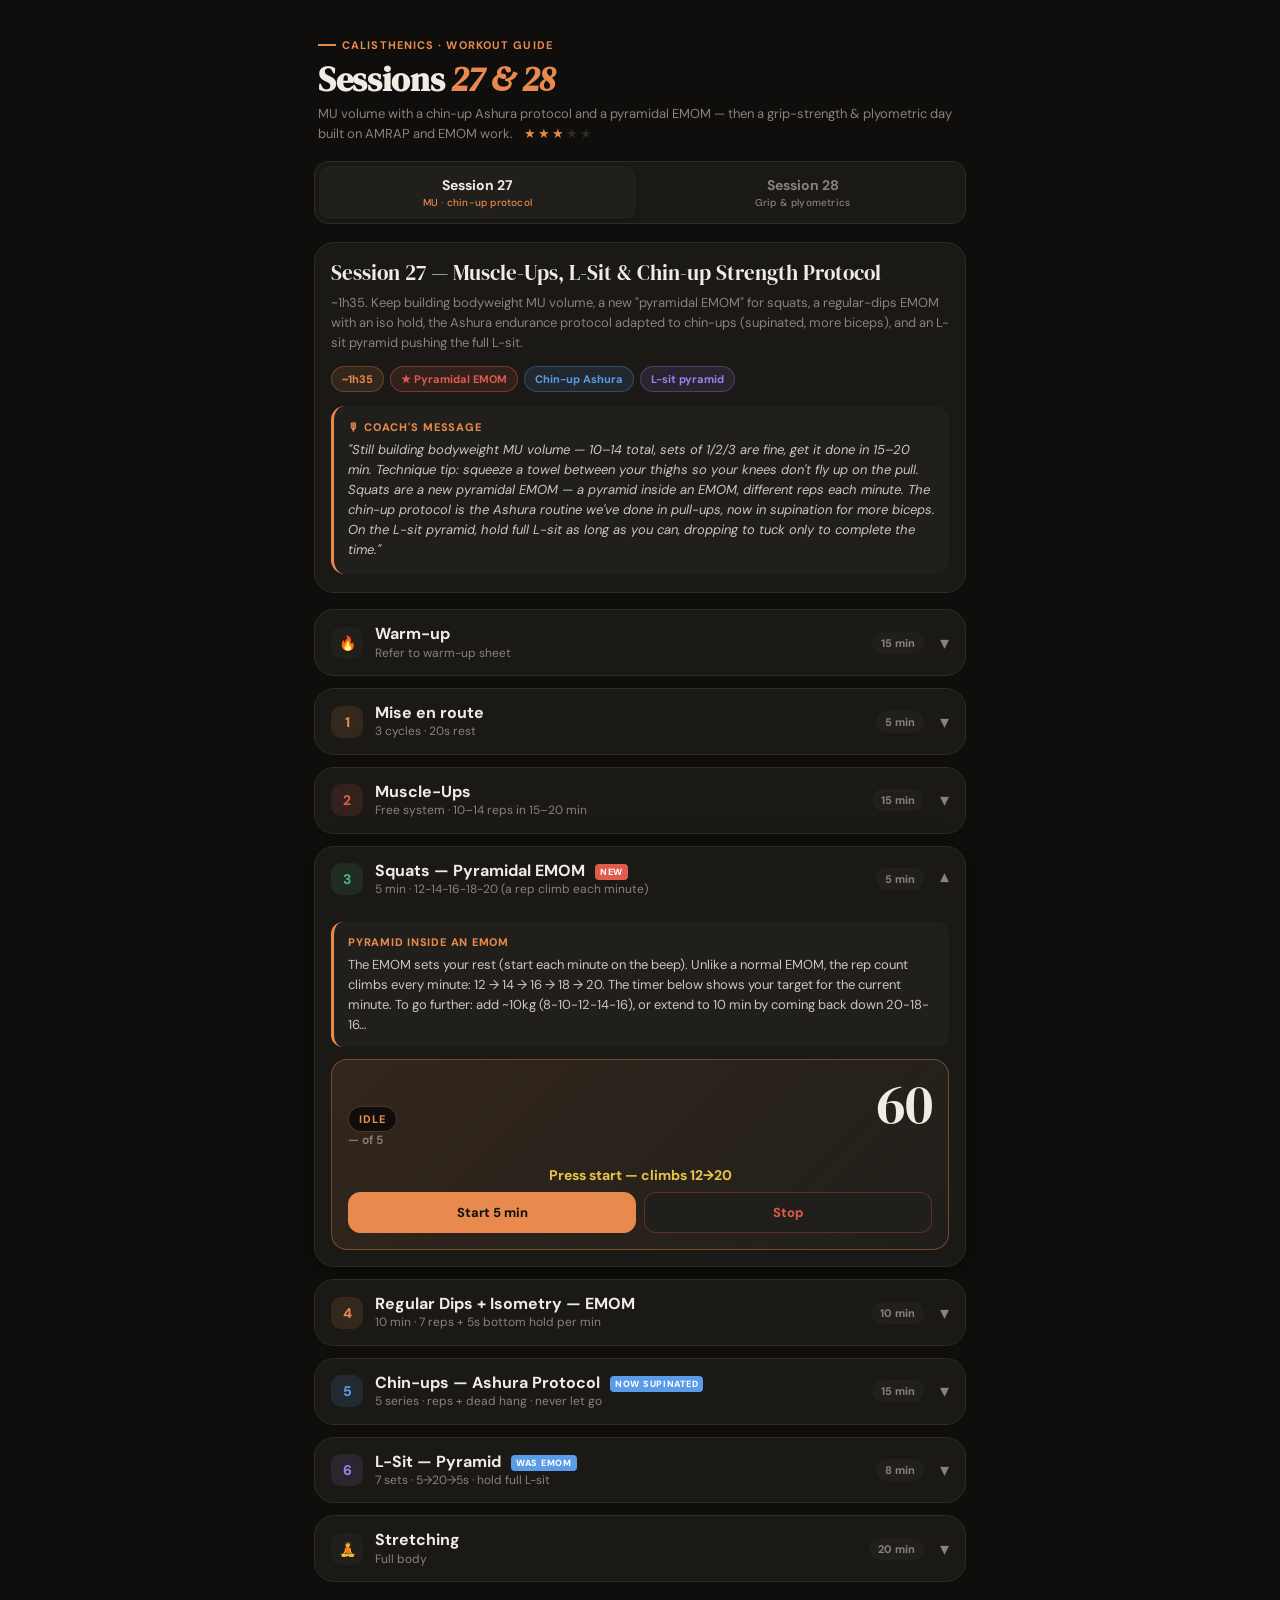
==== index.html @ 48effa9d "Update index.html" ====
<!DOCTYPE html>
<html lang="en">
<head>
  <meta charset="UTF-8" />
  <meta name="viewport" content="width=device-width, initial-scale=1.0, viewport-fit=cover" />
  <title>Calisthenics — Sessions 27 & 28</title>
  <link href="https://fonts.googleapis.com/css2?family=DM+Serif+Display:ital@0;1&family=DM+Sans:wght@400;500;600;700;800&display=swap" rel="stylesheet">
  <style>
    :root {
      --bg: #0f0e0c; --card: #1a1916; --card2: #211f1b; --text: #f0ece4; --muted: #8a8278; --line: #2e2b26;
      --accent: #e8c547; --accent-dim: rgba(232,197,71,0.12);
      --green: #4caf7d; --green-dim: rgba(76,175,125,0.12);
      --red: #e05b4b; --red-dim: rgba(224,91,75,0.12);
      --orange: #e8894e; --orange-dim: rgba(232,137,78,0.12);
      --blue: #5b9ce8; --blue-dim: rgba(91,156,232,0.12);
      --purple: #a07de8; --purple-dim: rgba(160,125,232,0.12);
      --radius: 20px; --shadow: 0 4px 24px rgba(0,0,0,0.4);
    }
    * { box-sizing: border-box; margin: 0; padding: 0; }
    html, body { font-family: 'DM Sans', sans-serif; background: var(--bg); color: var(--text); -webkit-tap-highlight-color: transparent; }
    body { max-width: 680px; margin: 0 auto; padding: 16px 14px calc(60px + env(safe-area-inset-bottom)) 14px; }

    .hero { margin-top: 14px; margin-bottom: 18px; padding: 0 4px; }
    .hero-eyebrow { display: inline-flex; align-items: center; gap: 6px; font-size: 11px; font-weight: 700; letter-spacing: .1em; text-transform: uppercase; color: var(--orange); margin-bottom: 10px; }
    .hero-eyebrow::before { content: ''; display: block; width: 18px; height: 2px; background: var(--orange); }
    .hero h1 { font-family: 'DM Serif Display', serif; font-size: 34px; line-height: 1.0; letter-spacing: -0.01em; margin-bottom: 8px; }
    .hero h1 em { font-style: italic; color: var(--orange); }
    .hero-sub { font-size: 13px; color: var(--muted); line-height: 1.5; }
    .stars { display: inline-flex; gap: 2px; margin-left: 8px; }
    .star-on { color: var(--orange); } .star-off { color: var(--line); }

    .tabs { display: grid; grid-template-columns: 1fr 1fr; gap: 8px; margin-bottom: 18px; padding: 4px; background: var(--card); border-radius: 14px; border: 1px solid var(--line); }
    .tab { background: transparent; border: none; color: var(--muted); padding: 10px 8px; border-radius: 10px; font-family: inherit; font-size: 14px; font-weight: 700; cursor: pointer; transition: all .2s; display: flex; flex-direction: column; align-items: center; gap: 2px; }
    .tab.active { background: var(--card2); color: var(--text); box-shadow: 0 1px 3px rgba(0,0,0,0.2); }
    .tab-label-small { font-size: 10px; font-weight: 500; color: var(--muted); letter-spacing: .02em; }
    .tab.active .tab-label-small { color: var(--orange); }
    .session { display: none; } .session.active { display: block; }

    .overview-card { background: var(--card); border: 1px solid var(--line); border-radius: var(--radius); padding: 18px 16px; margin-bottom: 16px; }
    .overview-title { font-family: 'DM Serif Display', serif; font-size: 21px; line-height: 1.15; margin-bottom: 8px; }
    .overview-sub { font-size: 13px; color: var(--muted); line-height: 1.55; margin-bottom: 12px; }
    .pills { display: flex; flex-wrap: wrap; gap: 6px; margin-bottom: 14px; }
    .pill { font-size: 11px; font-weight: 700; padding: 5px 10px; border-radius: 999px; background: var(--card2); border: 1px solid var(--line); color: var(--muted); }
    .pill.orange { background: var(--orange-dim); color: var(--orange); border-color: rgba(232,137,78,0.3); }
    .pill.yellow { background: var(--accent-dim); color: var(--accent); border-color: rgba(232,197,71,0.3); }
    .pill.green { background: var(--green-dim); color: var(--green); border-color: rgba(76,175,125,0.3); }
    .pill.blue { background: var(--blue-dim); color: var(--blue); border-color: rgba(91,156,232,0.3); }
    .pill.purple { background: var(--purple-dim); color: var(--purple); border-color: rgba(160,125,232,0.3); }
    .pill.new { background: var(--red-dim); color: var(--red); border-color: rgba(224,91,75,0.4); }

    .coach-note { background: var(--card2); border-radius: 14px; padding: 14px; border-left: 3px solid var(--orange); }
    .coach-note-header { font-size: 11px; font-weight: 800; letter-spacing: .08em; text-transform: uppercase; color: var(--orange); margin-bottom: 6px; }
    .coach-note-body { font-size: 13px; line-height: 1.55; color: #cbc6bd; font-style: italic; }

    .block { background: var(--card); border: 1px solid var(--line); border-radius: var(--radius); margin-bottom: 12px; overflow: hidden; transition: all .2s; }
    .block.open { box-shadow: var(--shadow); }
    .block-header { display: flex; align-items: center; gap: 12px; padding: 14px 16px; cursor: pointer; user-select: none; }
    .block-num { width: 32px; height: 32px; border-radius: 10px; background: var(--orange-dim); color: var(--orange); display: flex; align-items: center; justify-content: center; font-weight: 800; font-size: 14px; flex-shrink: 0; }
    .block-num.muted { background: var(--card2); color: var(--muted); }
    .block-num.green { background: var(--green-dim); color: var(--green); }
    .block-num.red { background: var(--red-dim); color: var(--red); }
    .block-num.blue { background: var(--blue-dim); color: var(--blue); }
    .block-num.purple { background: var(--purple-dim); color: var(--purple); }
    .block-title-area { flex: 1; min-width: 0; }
    .block-name { font-size: 16px; font-weight: 700; line-height: 1.2; }
    .block-meta { font-size: 12px; color: var(--muted); margin-top: 2px; line-height: 1.3; }
    .block-time { font-size: 11px; font-weight: 700; padding: 4px 9px; border-radius: 999px; background: var(--card2); color: var(--muted); flex-shrink: 0; }
    .block-chevron { color: var(--muted); font-size: 18px; transition: transform .2s; flex-shrink: 0; margin-left: 4px; }
    .block.open .block-chevron { transform: rotate(180deg); }
    .block-body { display: none; padding: 0 16px 16px; }
    .block.open .block-body { display: block; }
    .block .new-badge { font-size: 9px; font-weight: 800; letter-spacing: .08em; background: var(--red); color: white; padding: 2px 5px; border-radius: 4px; margin-left: 6px; vertical-align: 1px; }
    .block .swap-badge { font-size: 9px; font-weight: 800; letter-spacing: .08em; background: var(--blue); color: white; padding: 2px 5px; border-radius: 4px; margin-left: 6px; vertical-align: 1px; }

    .callout { background: var(--card2); border-radius: 12px; padding: 12px 14px; font-size: 13px; line-height: 1.55; color: #cbc6bd; margin-top: 10px; }
    .callout strong { color: var(--text); }
    .callout.tip { border-left: 3px solid var(--accent); }
    .callout.warn { border-left: 3px solid var(--red); }
    .callout.coach { border-left: 3px solid var(--orange); }
    .callout.green { border-left: 3px solid var(--green); }
    .callout.blue { border-left: 3px solid var(--blue); }
    .callout-title { font-size: 11px; font-weight: 800; letter-spacing: .07em; text-transform: uppercase; color: var(--accent); margin-bottom: 4px; }
    .callout.warn .callout-title { color: var(--red); }
    .callout.coach .callout-title { color: var(--orange); }
    .callout.green .callout-title { color: var(--green); }
    .callout.blue .callout-title { color: var(--blue); }

    .cycles-grid { display: grid; grid-template-columns: repeat(3, 1fr); gap: 8px; margin-top: 12px; }
    .cycle-pip { aspect-ratio: 1; border-radius: 14px; background: var(--card2); border: 2px solid var(--line); display: flex; flex-direction: column; align-items: center; justify-content: center; gap: 2px; font-weight: 800; font-size: 12px; color: var(--muted); cursor: pointer; transition: all .2s; }
    .cycle-pip.done { background: var(--green-dim); border-color: var(--green); color: var(--green); }
    .cycle-pip-num { font-family: 'DM Serif Display', serif; font-size: 28px; line-height: 1; }
    .cycle-pip-label { font-size: 9px; letter-spacing: .08em; text-transform: uppercase; }

    .exercise-list { margin-top: 10px; display: grid; gap: 4px; }
    .exercise-item { display: flex; justify-content: space-between; align-items: baseline; padding: 6px 0; border-bottom: 1px dashed var(--line); font-size: 13.5px; }
    .exercise-item:last-child { border-bottom: 0; }
    .exercise-item-name { color: var(--text); }
    .exercise-item-reps { color: var(--orange); font-weight: 700; font-size: 13px; }

    .option-grid { display: grid; gap: 8px; margin-top: 10px; }
    .option-btn { background: var(--card2); border: 1px solid var(--line); border-radius: 12px; padding: 12px 14px; cursor: pointer; transition: all .15s; display: flex; flex-direction: column; gap: 4px; text-align: left; font-family: inherit; color: var(--text); }
    .option-btn.selected { background: var(--orange-dim); border-color: var(--orange); }
    .option-btn-label { font-size: 13px; font-weight: 700; display: flex; justify-content: space-between; align-items: center; gap: 8px; }
    .option-btn-tag { font-size: 10px; font-weight: 700; padding: 2px 7px; border-radius: 6px; background: var(--card); color: var(--muted); letter-spacing: .04em; white-space: nowrap; }
    .option-btn.selected .option-btn-tag { background: var(--orange); color: var(--bg); }
    .option-btn-detail { font-size: 12px; color: var(--muted); line-height: 1.4; }

    .counter-card { background: var(--card2); border-radius: 14px; padding: 16px; margin-top: 12px; text-align: center; }
    .counter-target { font-size: 11px; font-weight: 700; color: var(--muted); letter-spacing: .07em; text-transform: uppercase; }
    .counter-value { font-family: 'DM Serif Display', serif; font-size: 64px; line-height: 1; margin: 6px 0; color: var(--orange); font-variant-numeric: tabular-nums; }
    .counter-bar { height: 6px; background: var(--bg); border-radius: 999px; overflow: hidden; margin: 10px 0 14px; }
    .counter-fill { height: 100%; background: linear-gradient(90deg, var(--orange), var(--accent)); transition: width .3s; border-radius: 999px; }
    .counter-controls { display: flex; gap: 6px; justify-content: center; }
    .counter-btn { background: var(--bg); color: var(--text); border: 1px solid var(--line); padding: 10px 14px; border-radius: 10px; font-family: inherit; font-size: 13px; font-weight: 700; cursor: pointer; }
    .counter-btn.add { background: var(--orange); color: var(--bg); border-color: var(--orange); }
    .counter-btn.add:active { transform: scale(0.95); }
    .counter-btn.minus { color: var(--red); }
    .counter-zone { margin-top: 12px; padding: 8px 12px; border-radius: 10px; background: var(--bg); font-size: 12px; color: var(--muted); }
    .counter-zone.in-range { background: var(--green-dim); color: var(--green); }

    /* AMRAP */
    .amrap-card { background: linear-gradient(135deg, var(--red-dim), var(--card2)); border: 1px solid rgba(224,91,75,0.4); border-radius: 16px; padding: 16px; margin-top: 12px; }
    .amrap-head { display: flex; align-items: baseline; justify-content: space-between; margin-bottom: 6px; gap: 12px; }
    .amrap-phase { font-size: 11px; font-weight: 800; letter-spacing: .08em; text-transform: uppercase; color: var(--red); padding: 5px 10px; border-radius: 999px; background: var(--bg); border: 1px solid rgba(224,91,75,0.3); }
    .amrap-phase.go { color: var(--green); border-color: rgba(76,175,125,0.4); }
    .amrap-phase.done { color: var(--muted); }
    .amrap-time { font-family: 'DM Serif Display', serif; font-size: 44px; line-height: 1; color: var(--text); font-variant-numeric: tabular-nums; }
    .amrap-count-wrap { display: flex; align-items: center; gap: 12px; margin: 14px 0; }
    .amrap-count-tap { flex: 1; background: var(--red); color: white; border: none; border-radius: 14px; padding: 20px; font-family: inherit; font-size: 15px; font-weight: 800; cursor: pointer; letter-spacing: .03em; }
    .amrap-count-tap:active { transform: scale(0.97); }
    .amrap-count-val { font-family: 'DM Serif Display', serif; font-size: 40px; min-width: 70px; text-align: center; color: var(--red); }
    .amrap-controls { display: flex; gap: 8px; }
    .amrap-btn { flex: 1; background: var(--bg); color: var(--text); border: 1px solid var(--line); padding: 10px; border-radius: 12px; font-family: inherit; font-size: 12px; font-weight: 700; cursor: pointer; }
    .amrap-btn.primary { background: var(--red); color: white; border-color: var(--red); }
    .amrap-projection { margin-top: 12px; padding: 12px; border-radius: 12px; background: var(--bg); border: 1px dashed var(--line); font-size: 13px; line-height: 1.5; color: #cbc6bd; text-align: center; }
    .amrap-projection strong { color: var(--accent); font-size: 15px; }

    /* EMOM (with optional pyramid sequence display) */
    .emom-card { background: linear-gradient(135deg, var(--orange-dim), var(--card2)); border: 1px solid rgba(232,137,78,0.4); border-radius: 16px; padding: 16px; margin-top: 12px; }
    .emom-readout { display: flex; align-items: baseline; justify-content: space-between; margin-bottom: 4px; gap: 12px; }
    .emom-phase { font-size: 11px; font-weight: 800; letter-spacing: .08em; text-transform: uppercase; color: var(--orange); padding: 5px 10px; border-radius: 999px; background: var(--bg); border: 1px solid rgba(232,137,78,0.3); }
    .emom-phase.go { color: var(--green); border-color: rgba(76,175,125,0.4); }
    .emom-phase.done { color: var(--muted); border-color: var(--line); }
    .emom-time { font-family: 'DM Serif Display', serif; font-size: 56px; line-height: 1; color: var(--text); letter-spacing: -0.02em; font-variant-numeric: tabular-nums; }
    .emom-target { text-align: center; font-size: 14px; font-weight: 700; color: var(--accent); margin: 6px 0; min-height: 20px; }
    .emom-min { font-size: 12px; color: var(--muted); font-weight: 600; margin-bottom: 12px; }
    .emom-controls { display: flex; gap: 8px; }
    .emom-btn { flex: 1; background: var(--bg); color: var(--text); border: 1px solid var(--line); padding: 11px; border-radius: 12px; font-family: inherit; font-size: 13px; font-weight: 700; cursor: pointer; transition: all .15s; }
    .emom-btn.primary { background: var(--orange); color: var(--bg); border-color: var(--orange); }
    .emom-btn.primary:active { transform: scale(0.97); }
    .emom-btn.danger { background: var(--card2); color: var(--red); border-color: rgba(224,91,75,0.3); }

    .ash-series { margin-top: 12px; display: grid; gap: 6px; }
    .ash-row { background: var(--card2); border: 1px solid var(--line); border-radius: 12px; padding: 10px 12px; cursor: pointer; transition: all .15s; }
    .ash-row.done { border-color: var(--green); opacity: 0.6; }
    .ash-row-head { display: flex; align-items: center; gap: 8px; }
    .ash-row-num { font-family: 'DM Serif Display', serif; font-size: 15px; color: var(--text); min-width: 42px; }
    .ash-row-seq { font-size: 12px; color: #cbc6bd; font-weight: 600; letter-spacing: .02em; flex: 1; }
    .ash-row-type { font-size: 9px; color: var(--muted); text-transform: uppercase; letter-spacing: .04em; }
    .ash-row-check { font-size: 15px; color: var(--muted); }
    .ash-row.done .ash-row-check { color: var(--green); }
    .ash-tag { font-size: 9px; font-weight: 800; letter-spacing: .06em; text-transform: uppercase; color: var(--accent); }

    .pyr-wrap { margin-top: 14px; display: grid; gap: 6px; }
    .pyr-row { background: var(--card2); border: 1px solid var(--line); border-radius: 12px; display: flex; align-items: center; padding: 10px 12px; gap: 10px; cursor: pointer; transition: all .15s; }
    .pyr-row.done { border-color: var(--green); opacity: 0.6; }
    .pyr-row.peak { border-color: rgba(232,197,71,0.4); background: linear-gradient(135deg, var(--accent-dim), var(--card2)); }
    .pyr-set { font-family: 'DM Serif Display', serif; font-size: 15px; color: var(--text); min-width: 42px; }
    .pyr-hold { font-size: 12px; font-weight: 700; color: var(--orange); padding: 3px 8px; border-radius: 8px; background: var(--orange-dim); }
    .pyr-tag { font-size: 10px; font-weight: 700; letter-spacing: .05em; text-transform: uppercase; color: var(--muted); }
    .pyr-check { margin-left: auto; font-size: 16px; color: var(--muted); }
    .pyr-row.done .pyr-check { color: var(--green); }

    .set-tracker { display: flex; gap: 8px; margin-top: 12px; flex-wrap: wrap; }
    .set-pip { flex: 1; min-width: 44px; aspect-ratio: 1.4; background: var(--card2); border: 2px solid var(--line); border-radius: 12px; display: flex; align-items: center; justify-content: center; font-family: 'DM Serif Display', serif; font-size: 20px; color: var(--muted); cursor: pointer; transition: all .15s; user-select: none; }
    .set-pip.done { background: var(--green-dim); border-color: var(--green); color: var(--green); }
    .set-pip:active { transform: scale(0.95); }

    .minute-card { background: var(--card2); border: 1px solid var(--line); border-radius: 14px; padding: 12px 14px; margin-top: 12px; }
    .minute-card-title { font-size: 11px; font-weight: 800; letter-spacing: .07em; text-transform: uppercase; color: var(--blue); margin-bottom: 8px; }
    .minute-flow { display: flex; align-items: center; gap: 6px; flex-wrap: wrap; }
    .minute-chip { padding: 6px 10px; border-radius: 8px; font-size: 12px; font-weight: 700; }
    .minute-chip.work { background: var(--red-dim); color: var(--red); }
    .minute-chip.hold { background: var(--accent-dim); color: var(--accent); }
    .minute-chip.rest { background: var(--green-dim); color: var(--green); }
    .minute-sep { color: var(--muted); font-size: 11px; }

    .log-card { background: var(--card2); border: 1px solid var(--line); border-radius: 14px; padding: 14px; margin-top: 12px; }
    .log-title { font-size: 11px; font-weight: 800; letter-spacing: .08em; text-transform: uppercase; color: var(--accent); margin-bottom: 10px; }
    .log-row { display: flex; gap: 8px; margin-bottom: 8px; }
    .log-row label { flex: 1; font-size: 12px; color: var(--muted); display: flex; flex-direction: column; gap: 4px; }
    .log-row input { background: var(--bg); border: 1px solid var(--line); border-radius: 10px; padding: 9px 11px; color: var(--text); font-family: inherit; font-size: 13px; width: 100%; }

    .stretch-grid { display: grid; grid-template-columns: repeat(2, 1fr); gap: 6px; margin-top: 10px; }
    .stretch-item { background: var(--card2); border-radius: 8px; padding: 8px 10px; font-size: 12px; color: #cbc6bd; }
  </style>
</head>
<body>

  <div class="hero">
    <div class="hero-eyebrow">Calisthenics · Workout Guide</div>
    <h1>Sessions <em>27 & 28</em></h1>
    <p class="hero-sub">MU volume with a chin-up Ashura protocol and a pyramidal EMOM — then a grip-strength & plyometric day built on AMRAP and EMOM work. <span class="stars"><span class="star-on">★</span><span class="star-on">★</span><span class="star-on">★</span><span class="star-off">★</span><span class="star-off">★</span></span></p>
  </div>

  <div class="tabs">
    <button class="tab active" data-tab="s27">Session 27<span class="tab-label-small">MU · chin-up protocol</span></button>
    <button class="tab" data-tab="s28">Session 28<span class="tab-label-small">Grip & plyometrics</span></button>
  </div>

  <!-- ==================== SESSION 27 ==================== -->
  <section class="session active" id="s27">

    <div class="overview-card">
      <div class="overview-title">Session 27 — Muscle-Ups, L-Sit & Chin-up Strength Protocol</div>
      <div class="overview-sub">~1h35. Keep building bodyweight MU volume, a new "pyramidal EMOM" for squats, a regular-dips EMOM with an iso hold, the Ashura endurance protocol adapted to chin-ups (supinated, more biceps), and an L-sit pyramid pushing the full L-sit.</div>
      <div class="pills">
        <span class="pill orange">~1h35</span>
        <span class="pill new">★ Pyramidal EMOM</span>
        <span class="pill blue">Chin-up Ashura</span>
        <span class="pill purple">L-sit pyramid</span>
      </div>
      <div class="coach-note">
        <div class="coach-note-header">🎙 Coach's message</div>
        <div class="coach-note-body">"Still building bodyweight MU volume — 10–14 total, sets of 1/2/3 are fine, get it done in 15–20 min. Technique tip: squeeze a towel between your thighs so your knees don't fly up on the pull. Squats are a new pyramidal EMOM — a pyramid inside an EMOM, different reps each minute. The chin-up protocol is the Ashura routine we've done in pull-ups, now in supination for more biceps. On the L-sit pyramid, hold full L-sit as long as you can, dropping to tuck only to complete the time."</div>
      </div>
    </div>

    <div class="block" id="b27-wu">
      <div class="block-header" onclick="toggleBlock('b27-wu')">
        <div class="block-num muted">🔥</div>
        <div class="block-title-area"><div class="block-name">Warm-up</div><div class="block-meta">Refer to warm-up sheet</div></div>
        <span class="block-time">15 min</span><span class="block-chevron">▾</span>
      </div>
      <div class="block-body"><div class="callout">Standard warm-up.</div></div>
    </div>

    <div class="block" id="b27-mr">
      <div class="block-header" onclick="toggleBlock('b27-mr')">
        <div class="block-num">1</div>
        <div class="block-title-area"><div class="block-name">Mise en route</div><div class="block-meta">3 cycles · 20s rest</div></div>
        <span class="block-time">5 min</span><span class="block-chevron">▾</span>
      </div>
      <div class="block-body">
        <div class="exercise-list">
          <div class="exercise-item"><span class="exercise-item-name">Chin-ups</span><span class="exercise-item-reps">3 reps</span></div>
          <div class="exercise-item"><span class="exercise-item-name">Forward lunges</span><span class="exercise-item-reps">12 per leg</span></div>
          <div class="exercise-item"><span class="exercise-item-name">Plank (gainage)</span><span class="exercise-item-reps">30s</span></div>
        </div>
        <div class="cycles-grid">
          <div class="cycle-pip" onclick="this.classList.toggle('done')"><span class="cycle-pip-num">1</span><span class="cycle-pip-label">Cycle</span></div>
          <div class="cycle-pip" onclick="this.classList.toggle('done')"><span class="cycle-pip-num">2</span><span class="cycle-pip-label">Cycle</span></div>
          <div class="cycle-pip" onclick="this.classList.toggle('done')"><span class="cycle-pip-num">3</span><span class="cycle-pip-label">Cycle</span></div>
        </div>
      </div>
    </div>

    <div class="block" id="b27-mu">
      <div class="block-header" onclick="toggleBlock('b27-mu')">
        <div class="block-num red">2</div>
        <div class="block-title-area"><div class="block-name">Muscle-Ups</div><div class="block-meta">Free system · 10–14 reps in 15–20 min</div></div>
        <span class="block-time">15 min</span><span class="block-chevron">▾</span>
      </div>
      <div class="block-body">
        <div class="callout coach"><div class="callout-title">Towel technique tip</div>Squeeze a rolled towel between your thighs during the muscle-ups — it stops your knees flying up ("keeping") on the pull and cleans up the technique. 10–14 total, any set sizes, bodyweight if possible (light band if needed). Film side-on for analysis.</div>
        <div class="counter-card">
          <div class="counter-target">Muscle-up reps (accumulated)</div>
          <div class="counter-value" id="mu27-count">0</div>
          <div class="counter-bar"><div class="counter-fill" id="mu27-fill" style="width:0%"></div></div>
          <div class="counter-controls">
            <button class="counter-btn minus" onclick="adjCounter('mu27',14,-1)">−1</button>
            <button class="counter-btn add" onclick="adjCounter('mu27',14,1)">+1</button>
            <button class="counter-btn add" onclick="adjCounter('mu27',14,2)">+2</button>
          </div>
          <div class="counter-zone" id="mu27-zone">Target: 10–14 reps · 0 so far</div>
        </div>
      </div>
    </div>

    <div class="block open" id="b27-sq">
      <div class="block-header" onclick="toggleBlock('b27-sq')">
        <div class="block-num green">3</div>
        <div class="block-title-area"><div class="block-name">Squats — Pyramidal EMOM <span class="new-badge">NEW</span></div><div class="block-meta">5 min · 12-14-16-18-20 (a rep climb each minute)</div></div>
        <span class="block-time">5 min</span><span class="block-chevron">▾</span>
      </div>
      <div class="block-body">
        <div class="callout coach"><div class="callout-title">Pyramid inside an EMOM</div>The EMOM sets your rest (start each minute on the beep). Unlike a normal EMOM, the rep count climbs every minute: 12 → 14 → 16 → 18 → 20. The timer below shows your target for the current minute. To go further: add ~10kg (8-10-12-14-16), or extend to 10 min by coming back down 20-18-16…</div>
        <div class="emom-card">
          <div class="emom-readout">
            <div><div class="emom-phase" id="emom-sq-phase">Idle</div><div class="emom-min" id="emom-sq-min">— of 5</div></div>
            <div class="emom-time" id="emom-sq-time">60</div>
          </div>
          <div class="emom-target" id="emom-sq-target">Press start — climbs 12→20</div>
          <div class="emom-controls">
            <button class="emom-btn primary" onclick="startPyrEmom('sq',[12,14,16,18,20])">Start 5 min</button>
            <button class="emom-btn danger" onclick="stopEmom('sq')">Stop</button>
          </div>
        </div>
      </div>
    </div>

    <div class="block" id="b27-di">
      <div class="block-header" onclick="toggleBlock('b27-di')">
        <div class="block-num orange">4</div>
        <div class="block-title-area"><div class="block-name">Regular Dips + Isometry — EMOM</div><div class="block-meta">10 min · 7 reps + 5s bottom hold per min</div></div>
        <span class="block-time">10 min</span><span class="block-chevron">▾</span>
      </div>
      <div class="block-body">
        <div class="callout"><div class="callout-title">Each minute</div>7 regular dips on parallel bars, then a 5s isometric hold at the <strong>bottom</strong> position. Too hard? Reduce range of motion, or break the EMOM and just finish the total volume of reps + holds.</div>
        <div class="emom-card">
          <div class="emom-readout">
            <div><div class="emom-phase" id="emom-di-phase">Idle</div><div class="emom-min" id="emom-di-min">— of 10</div></div>
            <div class="emom-time" id="emom-di-time">60</div>
          </div>
          <div class="emom-target">7 dips + 5s bottom hold</div>
          <div class="emom-controls">
            <button class="emom-btn primary" onclick="startEmom('di',10)">Start 10 min</button>
            <button class="emom-btn danger" onclick="stopEmom('di')">Stop</button>
          </div>
        </div>
      </div>
    </div>

    <div class="block" id="b27-ch">
      <div class="block-header" onclick="toggleBlock('b27-ch')">
        <div class="block-num blue">5</div>
        <div class="block-title-area"><div class="block-name">Chin-ups — Ashura Protocol <span class="swap-badge">NOW SUPINATED</span></div><div class="block-meta">5 series · reps + dead hang · never let go</div></div>
        <span class="block-time">15 min</span><span class="block-chevron">▾</span>
      </div>
      <div class="block-body">
        <div class="callout coach"><div class="callout-title">Same Ashura, now in supination</div>The endurance routine you've done in pull-ups, now with a <strong>supinated (underhand) grip</strong> — more biceps, balancing the forearms. Format is <strong>reps + dead-hang'</strong>: e.g. "3-3'" = 3 chin-ups then 3s dead hang, never releasing. At least 2:30–3:00 rest between series.</div>
        <div class="ash-series">
          <div class="ash-row" onclick="this.classList.toggle('done')">
            <div class="ash-row-head"><span class="ash-row-num">Série 1</span><span class="ash-row-seq">1-1' / 2-2' / 3-3' / 2-2' / 1-1'<br><span class="ash-row-type">pyramid</span></span><span class="ash-row-check">○</span></div>
          </div>
          <div class="ash-row" onclick="this.classList.toggle('done')">
            <div class="ash-row-head"><span class="ash-row-num">Série 2</span><span class="ash-row-seq">3-3' / 2-2' / 1-1' / 2-2' / 3-3'<br><span class="ash-row-type">inverted pyramid</span></span><span class="ash-row-check">○</span></div>
          </div>
          <div class="ash-row" onclick="this.classList.toggle('done')">
            <div class="ash-row-head"><span class="ash-row-num">Série 3</span><span class="ash-row-seq">4-4' / 3-3' / 2-2' / 1-1'<br><span class="ash-row-type">decreasing ladder</span></span><span class="ash-row-check">○</span></div>
          </div>
          <div class="ash-row" onclick="this.classList.toggle('done')">
            <div class="ash-row-head"><span class="ash-row-num">Série 4</span><span class="ash-row-seq">2-2' / 4-4' / 2-2'<br><span class="ash-row-type">variant</span></span><span class="ash-row-check">○</span></div>
          </div>
          <div class="ash-row" onclick="this.classList.toggle('done')">
            <div class="ash-row-head"><span class="ash-row-num">Série 5</span><span class="ash-row-seq">1-1' / 2-2' / 3-3' / 4-4' / … <span class="ash-tag">to failure</span><br><span class="ash-row-type">original Ashura — climb until failure</span></span><span class="ash-row-check">○</span></div>
          </div>
        </div>
      </div>
    </div>

    <div class="block" id="b27-ls">
      <div class="block-header" onclick="toggleBlock('b27-ls')">
        <div class="block-num purple">6</div>
        <div class="block-title-area"><div class="block-name">L-Sit — Pyramid <span class="swap-badge">WAS EMOM</span></div><div class="block-meta">7 sets · 5→20→5s · hold full L-sit</div></div>
        <span class="block-time">8 min</span><span class="block-chevron">▾</span>
      </div>
      <div class="block-body">
        <div class="callout coach"><div class="callout-title">Push the full L-sit</div>A pyramid this time (was EMOM) to reach longer holds. Objective: hold the <strong>full L-sit</strong> (both legs straight, horizontal) as long as possible each set. If you fail before the time's up, drop to tuck / one-leg / high-tuck to complete the hold — but try to stay in full L-sit to make progress. Rest by feel.</div>
        <div class="pyr-wrap">
          <div class="pyr-row" onclick="this.classList.toggle('done')"><span class="pyr-set">Set 1</span><span class="pyr-hold">5s</span><span class="pyr-tag">Montée</span><span class="pyr-check">○</span></div>
          <div class="pyr-row" onclick="this.classList.toggle('done')"><span class="pyr-set">Set 2</span><span class="pyr-hold">10s</span><span class="pyr-tag">Montée</span><span class="pyr-check">○</span></div>
          <div class="pyr-row" onclick="this.classList.toggle('done')"><span class="pyr-set">Set 3</span><span class="pyr-hold">15s</span><span class="pyr-tag">Montée</span><span class="pyr-check">○</span></div>
          <div class="pyr-row peak" onclick="this.classList.toggle('done')"><span class="pyr-set">Set 4</span><span class="pyr-hold">20s</span><span class="pyr-tag">Peak</span><span class="pyr-check">○</span></div>
          <div class="pyr-row" onclick="this.classList.toggle('done')"><span class="pyr-set">Set 5</span><span class="pyr-hold">15s</span><span class="pyr-tag">Descente</span><span class="pyr-check">○</span></div>
          <div class="pyr-row" onclick="this.classList.toggle('done')"><span class="pyr-set">Set 6</span><span class="pyr-hold">10s</span><span class="pyr-tag">Descente</span><span class="pyr-check">○</span></div>
          <div class="pyr-row" onclick="this.classList.toggle('done')"><span class="pyr-set">Set 7</span><span class="pyr-hold">5s</span><span class="pyr-tag">Descente</span><span class="pyr-check">○</span></div>
        </div>
      </div>
    </div>

    <div class="block" id="b27-st">
      <div class="block-header" onclick="toggleBlock('b27-st')">
        <div class="block-num muted">🧘</div>
        <div class="block-title-area"><div class="block-name">Stretching</div><div class="block-meta">Full body</div></div>
        <span class="block-time">20 min</span><span class="block-chevron">▾</span>
      </div>
      <div class="block-body">
        <div class="stretch-grid">
          <div class="stretch-item">Deltoids</div><div class="stretch-item">Rotator cuff</div>
          <div class="stretch-item">Pectorals</div><div class="stretch-item">Triceps</div>
          <div class="stretch-item">Biceps</div><div class="stretch-item">Brachialis</div>
          <div class="stretch-item">Brachioradialis</div><div class="stretch-item">Lats</div>
          <div class="stretch-item">Lower back</div><div class="stretch-item">Abs</div>
          <div class="stretch-item">Quads</div><div class="stretch-item">Psoas</div>
        </div>
      </div>
    </div>
  </section>

  <!-- ==================== SESSION 28 ==================== -->
  <section class="session" id="s28">

    <div class="overview-card">
      <div class="overview-title">Session 28 — Muscle-Ups, Grip Strength & Plyometrics</div>
      <div class="overview-sub">~1h35. MU AMRAP (max reps in 15 min), the leg-commando plyometric EMOM, controlled push-ups for shoulder/elbow prep toward the human flag, a deadhang grip protocol, and a hollow-hold finisher.</div>
      <div class="pills">
        <span class="pill orange">~1h35</span>
        <span class="pill new">★ MU AMRAP</span>
        <span class="pill green">Leg commando</span>
        <span class="pill blue">Deadhang protocol</span>
        <span class="pill purple">Hollow hold</span>
      </div>
      <div class="coach-note">
        <div class="coach-note-header">🎙 Coach's message</div>
        <div class="coach-note-body">"The sheet says 'free system' for muscle-ups but it's really AMRAP — max reps bodyweight in 15 min. If you clear 20, next step is an endurance EMOM. Leg commando = commando plank for the legs: switch fast between kneeling and the bottom of a squat, 25s work per minute. Controlled push-ups strengthen shoulders/elbows for the human flag (and later planche). Deadhang: 3s one arm, 3s other arm, 20s both, each minute, never leaving the bar."</div>
      </div>
    </div>

    <div class="block" id="b28-wu">
      <div class="block-header" onclick="toggleBlock('b28-wu')">
        <div class="block-num muted">🔥</div>
        <div class="block-title-area"><div class="block-name">Warm-up</div><div class="block-meta">Refer to warm-up sheet</div></div>
        <span class="block-time">15 min</span><span class="block-chevron">▾</span>
      </div>
      <div class="block-body"><div class="callout">Standard warm-up.</div></div>
    </div>

    <div class="block" id="b28-mr">
      <div class="block-header" onclick="toggleBlock('b28-mr')">
        <div class="block-num">1</div>
        <div class="block-title-area"><div class="block-name">Mise en route</div><div class="block-meta">3 cycles · 30s rest</div></div>
        <span class="block-time">5 min</span><span class="block-chevron">▾</span>
      </div>
      <div class="block-body">
        <div class="exercise-list">
          <div class="exercise-item"><span class="exercise-item-name">Scapular pull-ups</span><span class="exercise-item-reps">8 reps</span></div>
          <div class="exercise-item"><span class="exercise-item-name">Regular dips</span><span class="exercise-item-reps">8 reps</span></div>
          <div class="exercise-item"><span class="exercise-item-name">Australian pull-ups</span><span class="exercise-item-reps">8 reps</span></div>
        </div>
        <div class="cycles-grid">
          <div class="cycle-pip" onclick="this.classList.toggle('done')"><span class="cycle-pip-num">1</span><span class="cycle-pip-label">Cycle</span></div>
          <div class="cycle-pip" onclick="this.classList.toggle('done')"><span class="cycle-pip-num">2</span><span class="cycle-pip-label">Cycle</span></div>
          <div class="cycle-pip" onclick="this.classList.toggle('done')"><span class="cycle-pip-num">3</span><span class="cycle-pip-label">Cycle</span></div>
        </div>
      </div>
    </div>

    <div class="block open" id="b28-mu">
      <div class="block-header" onclick="toggleBlock('b28-mu')">
        <div class="block-num red">2</div>
        <div class="block-title-area"><div class="block-name">Muscle-Ups — AMRAP <span class="swap-badge">FREE = AMRAP</span></div><div class="block-meta">15 min · max reps bodyweight</div></div>
        <span class="block-time">15 min</span><span class="block-chevron">▾</span>
      </div>
      <div class="block-body">
        <div class="callout coach"><div class="callout-title">Max reps in 15 min</div>The sheet says "free system" but treat it as AMRAP — as many bodyweight muscle-ups as possible in 15 min. Consolidate around 10–15. If you clear 20, the next step is an endurance EMOM. Tap per rep.</div>
        <div class="amrap-card">
          <div class="amrap-head">
            <div class="amrap-phase" id="amrap-mu-phase">Ready · 15:00</div>
            <div class="amrap-time" id="amrap-mu-time">15:00</div>
          </div>
          <div class="amrap-count-wrap">
            <button class="amrap-count-tap" onclick="amrapTap('mu')">TAP PER REP</button>
            <div class="amrap-count-val" id="amrap-mu-count">0</div>
          </div>
          <div class="amrap-controls">
            <button class="amrap-btn primary" id="amrap-mu-btn" onclick="amrapStart('mu')">Start 15 min</button>
            <button class="amrap-btn" onclick="amrapReset('mu')">Reset</button>
          </div>
          <div class="amrap-projection" id="amrap-mu-proj">Reps so far: <strong>—</strong> · clear 20 to unlock the EMOM progression</div>
        </div>
      </div>
    </div>

    <div class="block" id="b28-lc">
      <div class="block-header" onclick="toggleBlock('b28-lc')">
        <div class="block-num green">3</div>
        <div class="block-title-area"><div class="block-name">Leg Commando — EMOM</div><div class="block-meta">10 min · 25s work per min</div></div>
        <span class="block-time">10 min</span><span class="block-chevron">▾</span>
      </div>
      <div class="block-body">
        <div class="callout green"><div class="callout-title">Commando plank for the legs</div>Switch <strong>very fast</strong> between two positions: kneeling on the ground, and standing at the bottom of a squat (hips parallel, isometric). 25s of switching per minute, then ~35s rest. To go further: add 10kg every other set (or every set).</div>
        <div class="minute-card">
          <div class="minute-card-title">Each minute</div>
          <div class="minute-flow">
            <span class="minute-chip work">25s switch fast</span><span class="minute-sep">then</span><span class="minute-chip rest">~35s rest</span>
          </div>
        </div>
        <div class="emom-card">
          <div class="emom-readout">
            <div><div class="emom-phase" id="emom-lc-phase">Idle</div><div class="emom-min" id="emom-lc-min">— of 10</div></div>
            <div class="emom-time" id="emom-lc-time">60</div>
          </div>
          <div class="emom-target">25s work · rest the rest</div>
          <div class="emom-controls">
            <button class="emom-btn primary" onclick="startEmom('lc',10)">Start 10 min</button>
            <button class="emom-btn danger" onclick="stopEmom('lc')">Stop</button>
          </div>
        </div>
      </div>
    </div>

    <div class="block" id="b28-pu">
      <div class="block-header" onclick="toggleBlock('b28-pu')">
        <div class="block-num orange">4</div>
        <div class="block-title-area"><div class="block-name">Controlled Push-ups — EMOM</div><div class="block-meta">10 min · 2 tempo options · flag prep</div></div>
        <span class="block-time">10 min</span><span class="block-chevron">▾</span>
      </div>
      <div class="block-body">
        <div class="callout coach"><div class="callout-title">Why controlled tempo</div>This strengthens shoulders and elbows to prep for the human flag (and later the planche) by loading the eccentric. Pick a tempo option below. Harder variation: diamond push-ups.</div>
        <div class="option-grid" id="pu28-opts">
          <button class="option-btn selected" onclick="selectOpt('pu28-opts', this)">
            <div class="option-btn-label">Option 1 — 6 reps/min<span class="option-btn-tag">30X0</span></div>
            <div class="option-btn-detail">3s lowering (eccentric), no pause at bottom, push up as fast as you can. Fewer reps, slower negative.</div>
          </button>
          <button class="option-btn" onclick="selectOpt('pu28-opts', this)">
            <div class="option-btn-label">Option 2 — 8 reps/min<span class="option-btn-tag">20X0</span></div>
            <div class="option-btn-detail">2s lowering, explosive up. More reps, slightly faster negative.</div>
          </button>
        </div>
        <div class="emom-card">
          <div class="emom-readout">
            <div><div class="emom-phase" id="emom-pu-phase">Idle</div><div class="emom-min" id="emom-pu-min">— of 10</div></div>
            <div class="emom-time" id="emom-pu-time">60</div>
          </div>
          <div class="emom-target">Explosive up, controlled down</div>
          <div class="emom-controls">
            <button class="emom-btn primary" onclick="startEmom('pu',10)">Start 10 min</button>
            <button class="emom-btn danger" onclick="stopEmom('pu')">Stop</button>
          </div>
        </div>
      </div>
    </div>

    <div class="block" id="b28-dh">
      <div class="block-header" onclick="toggleBlock('b28-dh')">
        <div class="block-num blue">5</div>
        <div class="block-title-area"><div class="block-name">Deadhang — EMOM</div><div class="block-meta">10 min · 3s L / 3s R / 20s both per min</div></div>
        <span class="block-time">10 min</span><span class="block-chevron">▾</span>
      </div>
      <div class="block-body">
        <div class="callout coach"><div class="callout-title">Each minute, never leaving the bar</div>3s one-arm hang (left), 3s one-arm hang (right), then 20s two-arm hang — all without letting go. Too hard on the one-arm part? Keep both hands on but grip with just two fingers on the "one-arm" side. To go further: add 5–10kg.</div>
        <div class="minute-card">
          <div class="minute-card-title">Each minute (26s work + rest)</div>
          <div class="minute-flow">
            <span class="minute-chip hold">3s left arm</span><span class="minute-sep">→</span><span class="minute-chip hold">3s right arm</span><span class="minute-sep">→</span><span class="minute-chip work">20s both</span>
          </div>
        </div>
        <div class="emom-card">
          <div class="emom-readout">
            <div><div class="emom-phase" id="emom-dh-phase">Idle</div><div class="emom-min" id="emom-dh-min">— of 10</div></div>
            <div class="emom-time" id="emom-dh-time">60</div>
          </div>
          <div class="emom-target">3s L · 3s R · 20s both</div>
          <div class="emom-controls">
            <button class="emom-btn primary" onclick="startEmom('dh',10)">Start 10 min</button>
            <button class="emom-btn danger" onclick="stopEmom('dh')">Stop</button>
          </div>
        </div>
      </div>
    </div>

    <div class="block" id="b28-ho">
      <div class="block-header" onclick="toggleBlock('b28-ho')">
        <div class="block-num purple">6</div>
        <div class="block-title-area"><div class="block-name">Hollow Hold</div><div class="block-meta">5 sets × 40s</div></div>
        <span class="block-time">10 min</span><span class="block-chevron">▾</span>
      </div>
      <div class="block-body">
        <div class="callout"><div class="callout-title">Hollow position</div>On your back, upper back and legs lifted off the floor, arms extended. 5 sets of 40s. To go further: add 5kg per arm — but then hold arms at 45° from the torso in <strong>supination</strong>, and drop the time to ~25s.</div>
        <div class="set-tracker">
          <div class="set-pip" onclick="this.classList.toggle('done')">1</div>
          <div class="set-pip" onclick="this.classList.toggle('done')">2</div>
          <div class="set-pip" onclick="this.classList.toggle('done')">3</div>
          <div class="set-pip" onclick="this.classList.toggle('done')">4</div>
          <div class="set-pip" onclick="this.classList.toggle('done')">5</div>
        </div>
      </div>
    </div>

    <div class="block" id="b28-st">
      <div class="block-header" onclick="toggleBlock('b28-st')">
        <div class="block-num muted">🧘</div>
        <div class="block-title-area"><div class="block-name">Stretching</div><div class="block-meta">Full body</div></div>
        <span class="block-time">20 min</span><span class="block-chevron">▾</span>
      </div>
      <div class="block-body">
        <div class="stretch-grid">
          <div class="stretch-item">Deltoids</div><div class="stretch-item">Rotator cuff</div>
          <div class="stretch-item">Pectorals</div><div class="stretch-item">Triceps</div>
          <div class="stretch-item">Biceps</div><div class="stretch-item">Brachialis</div>
          <div class="stretch-item">Brachioradialis</div><div class="stretch-item">Lats</div>
          <div class="stretch-item">Lower back</div><div class="stretch-item">Glutes</div>
          <div class="stretch-item">Quads</div>
        </div>
      </div>
    </div>
  </section>

  <script>
    let audioCtx;
    function beep(freq=1000, dur=0.2) {
      try {
        if(!audioCtx) audioCtx = new (window.AudioContext||window.webkitAudioContext)();
        const o = audioCtx.createOscillator(), g = audioCtx.createGain();
        o.frequency.value = freq; o.type='sine'; o.connect(g); g.connect(audioCtx.destination);
        g.gain.setValueAtTime(0, audioCtx.currentTime);
        g.gain.linearRampToValueAtTime(0.18, audioCtx.currentTime+0.01);
        g.gain.exponentialRampToValueAtTime(0.001, audioCtx.currentTime+dur);
        o.start(); o.stop(audioCtx.currentTime+dur);
      } catch(e){}
    }
    function toggleBlock(id){ document.getElementById(id).classList.toggle('open'); }
    function selectOpt(gid, el){ document.querySelectorAll('#'+gid+' .option-btn').forEach(b=>b.classList.remove('selected')); el.classList.add('selected'); }

    const counters = {};
    function adjCounter(id, target, delta) {
      if(!counters[id]) counters[id] = 0;
      counters[id] = Math.max(0, counters[id] + delta);
      const v = counters[id];
      document.getElementById(id+'-count').textContent = v;
      document.getElementById(id+'-fill').style.width = Math.min(100,(v/target)*100)+'%';
      const z = document.getElementById(id+'-zone');
      if(v >= target) { z.className='counter-zone in-range'; z.textContent=`✓ ${v} reps — target hit!`; }
      else { z.className='counter-zone'; z.textContent=`Target: 10–14 reps · ${v} so far`; }
    }

    // Standard EMOM
    const emoms = {};
    function stopEmom(id){
      if(emoms[id]) clearInterval(emoms[id].iv);
      delete emoms[id];
      const t=document.getElementById('emom-'+id+'-time'), p=document.getElementById('emom-'+id+'-phase');
      if(t) t.textContent='60'; if(p){p.textContent='Idle';p.className='emom-phase';}
    }
    function startEmom(id, total){
      stopEmom(id);
      let s=60, cur=1;
      const t=document.getElementById('emom-'+id+'-time'), p=document.getElementById('emom-'+id+'-phase'), m=document.getElementById('emom-'+id+'-min');
      p.textContent=`🔔 GO — Min ${cur}`; p.className='emom-phase go'; m.textContent=`Min ${cur} of ${total}`; t.textContent=s; beep(1000,0.2);
      emoms[id]={iv:setInterval(()=>{
        s--;
        if(s>0){t.textContent=s; if(s<=3)beep(1200,0.08);}
        else{cur++; if(cur>total){clearInterval(emoms[id].iv);delete emoms[id];p.textContent='✓ Complete';p.className='emom-phase done';t.textContent='✓';m.textContent=`Done · ${total} of ${total}`;beep(660,0.5);return;}
        s=60;p.textContent=`🔔 GO — Min ${cur}`;m.textContent=`Min ${cur} of ${total}`;t.textContent=s;beep(1000,0.25);}
      },1000)};
    }

    // Pyramidal EMOM — different target each minute
    function startPyrEmom(id, seq){
      stopEmom(id);
      let s=60, cur=1;
      const total=seq.length;
      const t=document.getElementById('emom-'+id+'-time'), p=document.getElementById('emom-'+id+'-phase'), m=document.getElementById('emom-'+id+'-min'), tg=document.getElementById('emom-'+id+'-target');
      p.textContent=`🔔 GO — Min ${cur}`; p.className='emom-phase go'; m.textContent=`Min ${cur} of ${total}`; t.textContent=s;
      tg.textContent=`▶ ${seq[0]} reps this minute`; beep(1000,0.2);
      emoms[id]={iv:setInterval(()=>{
        s--;
        if(s>0){t.textContent=s; if(s<=3)beep(1200,0.08);}
        else{cur++; if(cur>total){clearInterval(emoms[id].iv);delete emoms[id];p.textContent='✓ Complete';p.className='emom-phase done';t.textContent='✓';m.textContent=`Done · ${total} of ${total}`;tg.textContent='All sets done';beep(660,0.5);return;}
        s=60;p.textContent=`🔔 GO — Min ${cur}`;m.textContent=`Min ${cur} of ${total}`;t.textContent=s;tg.textContent=`▶ ${seq[cur-1]} reps this minute`;beep(1000,0.25);}
      },1000)};
    }

    // AMRAP
    const amraps = {};
    function amrapStart(id){
      if(amraps[id] && amraps[id].running) return;
      if(!amraps[id]) amraps[id]={secs:900,count:0,running:false};
      amraps[id].running=true;
      document.getElementById('amrap-'+id+'-btn').textContent='Running…';
      const ph=document.getElementById('amrap-'+id+'-phase'); ph.textContent='GO — max reps'; ph.className='amrap-phase go';
      beep(1000,0.2);
      amraps[id].iv=setInterval(()=>{
        amraps[id].secs--;
        const s=amraps[id].secs, m=Math.floor(s/60), r=s%60;
        document.getElementById('amrap-'+id+'-time').textContent=`${m}:${String(r).padStart(2,'0')}`;
        if(s<=3 && s>0) beep(1200,0.08);
        if(s<=0){ clearInterval(amraps[id].iv); amraps[id].running=false;
          ph.textContent='✓ Done'; ph.className='amrap-phase done';
          document.getElementById('amrap-'+id+'-btn').textContent='Finished'; beep(660,0.5);
        }
      },1000);
    }
    function amrapTap(id){
      if(!amraps[id]) amraps[id]={secs:900,count:0,running:false};
      amraps[id].count++;
      const v=amraps[id].count;
      document.getElementById('amrap-'+id+'-count').textContent=v;
      const proj=document.getElementById('amrap-'+id+'-proj');
      if(proj){ proj.innerHTML = v>=20 ? `Reps so far: <strong>${v}</strong> · 🔓 20+ — endurance EMOM unlocked next block` : `Reps so far: <strong>${v}</strong> · clear 20 to unlock the EMOM progression`; }
      beep(900,0.05);
    }
    function amrapReset(id){
      if(amraps[id] && amraps[id].iv) clearInterval(amraps[id].iv);
      amraps[id]={secs:900,count:0,running:false};
      document.getElementById('amrap-'+id+'-time').textContent='15:00';
      document.getElementById('amrap-'+id+'-count').textContent='0';
      const ph=document.getElementById('amrap-'+id+'-phase'); ph.textContent='Ready · 15:00'; ph.className='amrap-phase';
      document.getElementById('amrap-'+id+'-btn').textContent='Start 15 min';
      const proj=document.getElementById('amrap-'+id+'-proj'); if(proj) proj.innerHTML='Reps so far: <strong>—</strong> · clear 20 to unlock the EMOM progression';
    }

    document.querySelectorAll('.ash-row').forEach(r=>{
      const obs = new MutationObserver(()=>{ r.querySelector('.ash-row-check').textContent = r.classList.contains('done') ? '✓' : '○'; });
      obs.observe(r, {attributes:true, attributeFilter:['class']});
    });
    document.querySelectorAll('.pyr-row').forEach(r=>{
      const obs = new MutationObserver(()=>{ r.querySelector('.pyr-check').textContent = r.classList.contains('done') ? '✓' : '○'; });
      obs.observe(r, {attributes:true, attributeFilter:['class']});
    });

    document.querySelectorAll('.tabs .tab').forEach(btn=>{
      btn.addEventListener('click',()=>{
        document.querySelectorAll('.session').forEach(s=>s.classList.remove('active'));
        document.querySelectorAll('.tab').forEach(t=>t.classList.toggle('active',t.dataset.tab===btn.dataset.tab));
        document.getElementById(btn.dataset.tab).classList.add('active');
        window.scrollTo({top:0,behavior:'smooth'});
      });
    });
  </script>
</body>
</html>
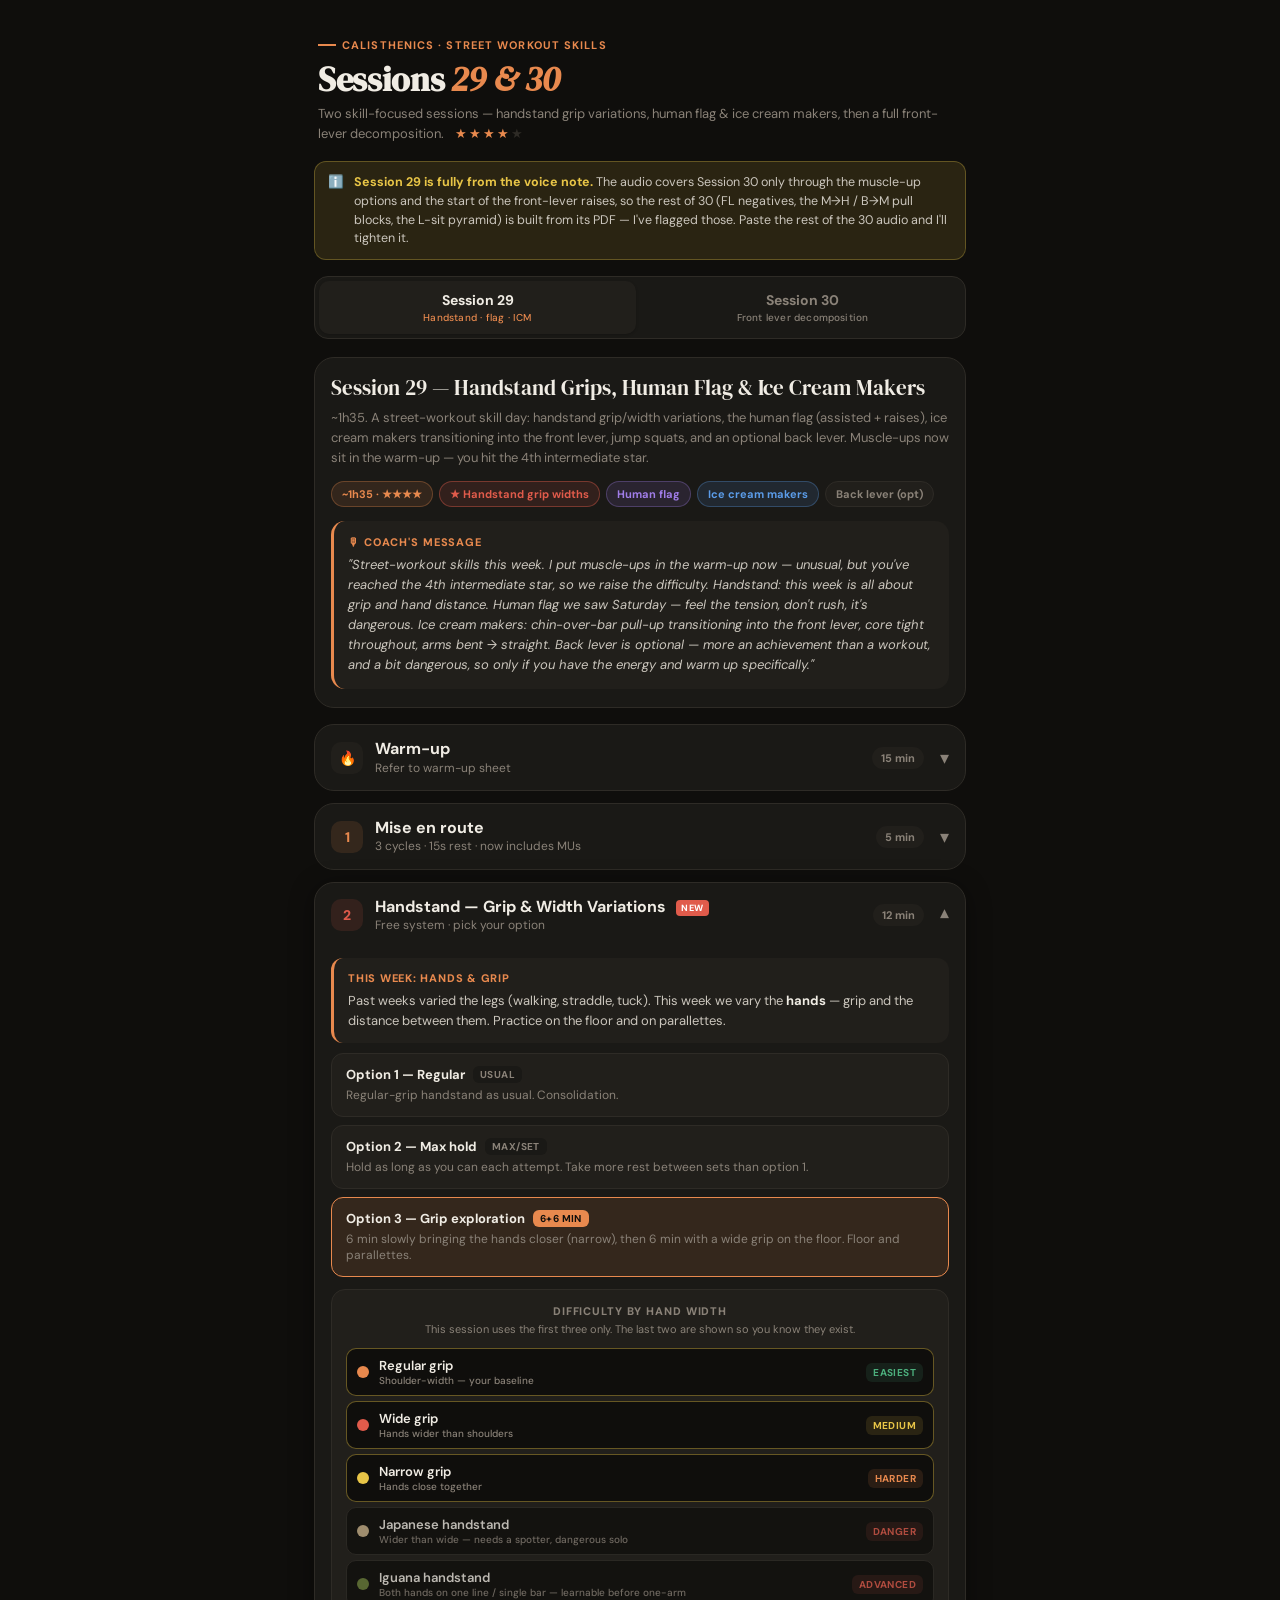
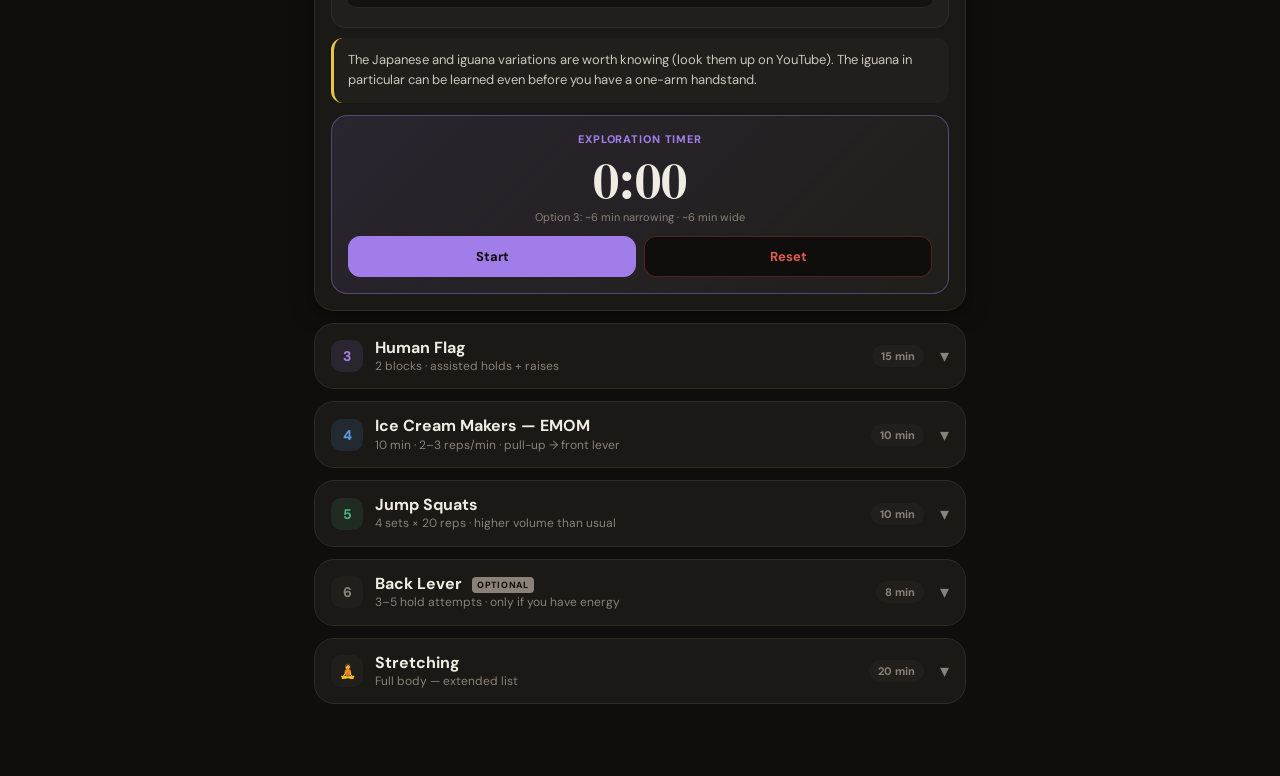
==== commit 89bd27dd: "Update index.html" ====
--- a/index.html
+++ b/index.html
@@ -3,7 +3,7 @@
 <head>
   <meta charset="UTF-8" />
   <meta name="viewport" content="width=device-width, initial-scale=1.0, viewport-fit=cover" />
-  <title>Calisthenics — Sessions 27 & 28</title>
+  <title>Calisthenics — Sessions 29 & 30</title>
   <link href="https://fonts.googleapis.com/css2?family=DM+Serif+Display:ital@0;1&family=DM+Sans:wght@400;500;600;700;800&display=swap" rel="stylesheet">
   <style>
     :root {
@@ -28,6 +28,9 @@
     .hero-sub { font-size: 13px; color: var(--muted); line-height: 1.5; }
     .stars { display: inline-flex; gap: 2px; margin-left: 8px; }
     .star-on { color: var(--orange); } .star-off { color: var(--line); }
+
+    .warn-strip { display: flex; gap: 10px; align-items: flex-start; background: var(--accent-dim); border: 1px solid rgba(232,197,71,0.3); border-radius: 12px; padding: 11px 13px; margin-bottom: 16px; font-size: 12.5px; line-height: 1.5; color: #cbc6bd; }
+    .warn-strip strong { color: var(--accent); }
 
     .tabs { display: grid; grid-template-columns: 1fr 1fr; gap: 8px; margin-bottom: 18px; padding: 4px; background: var(--card); border-radius: 14px; border: 1px solid var(--line); }
     .tab { background: transparent; border: none; color: var(--muted); padding: 10px 8px; border-radius: 10px; font-family: inherit; font-size: 14px; font-weight: 700; cursor: pointer; transition: all .2s; display: flex; flex-direction: column; align-items: center; gap: 2px; }
@@ -70,7 +73,7 @@
     .block-body { display: none; padding: 0 16px 16px; }
     .block.open .block-body { display: block; }
     .block .new-badge { font-size: 9px; font-weight: 800; letter-spacing: .08em; background: var(--red); color: white; padding: 2px 5px; border-radius: 4px; margin-left: 6px; vertical-align: 1px; }
-    .block .swap-badge { font-size: 9px; font-weight: 800; letter-spacing: .08em; background: var(--blue); color: white; padding: 2px 5px; border-radius: 4px; margin-left: 6px; vertical-align: 1px; }
+    .block .opt-badge { font-size: 9px; font-weight: 800; letter-spacing: .08em; background: var(--muted); color: var(--bg); padding: 2px 5px; border-radius: 4px; margin-left: 6px; vertical-align: 1px; }
 
     .callout { background: var(--card2); border-radius: 12px; padding: 12px 14px; font-size: 13px; line-height: 1.55; color: #cbc6bd; margin-top: 10px; }
     .callout strong { color: var(--text); }
@@ -118,31 +121,13 @@
     .counter-zone { margin-top: 12px; padding: 8px 12px; border-radius: 10px; background: var(--bg); font-size: 12px; color: var(--muted); }
     .counter-zone.in-range { background: var(--green-dim); color: var(--green); }
 
-    /* AMRAP */
-    .amrap-card { background: linear-gradient(135deg, var(--red-dim), var(--card2)); border: 1px solid rgba(224,91,75,0.4); border-radius: 16px; padding: 16px; margin-top: 12px; }
-    .amrap-head { display: flex; align-items: baseline; justify-content: space-between; margin-bottom: 6px; gap: 12px; }
-    .amrap-phase { font-size: 11px; font-weight: 800; letter-spacing: .08em; text-transform: uppercase; color: var(--red); padding: 5px 10px; border-radius: 999px; background: var(--bg); border: 1px solid rgba(224,91,75,0.3); }
-    .amrap-phase.go { color: var(--green); border-color: rgba(76,175,125,0.4); }
-    .amrap-phase.done { color: var(--muted); }
-    .amrap-time { font-family: 'DM Serif Display', serif; font-size: 44px; line-height: 1; color: var(--text); font-variant-numeric: tabular-nums; }
-    .amrap-count-wrap { display: flex; align-items: center; gap: 12px; margin: 14px 0; }
-    .amrap-count-tap { flex: 1; background: var(--red); color: white; border: none; border-radius: 14px; padding: 20px; font-family: inherit; font-size: 15px; font-weight: 800; cursor: pointer; letter-spacing: .03em; }
-    .amrap-count-tap:active { transform: scale(0.97); }
-    .amrap-count-val { font-family: 'DM Serif Display', serif; font-size: 40px; min-width: 70px; text-align: center; color: var(--red); }
-    .amrap-controls { display: flex; gap: 8px; }
-    .amrap-btn { flex: 1; background: var(--bg); color: var(--text); border: 1px solid var(--line); padding: 10px; border-radius: 12px; font-family: inherit; font-size: 12px; font-weight: 700; cursor: pointer; }
-    .amrap-btn.primary { background: var(--red); color: white; border-color: var(--red); }
-    .amrap-projection { margin-top: 12px; padding: 12px; border-radius: 12px; background: var(--bg); border: 1px dashed var(--line); font-size: 13px; line-height: 1.5; color: #cbc6bd; text-align: center; }
-    .amrap-projection strong { color: var(--accent); font-size: 15px; }
-
-    /* EMOM (with optional pyramid sequence display) */
     .emom-card { background: linear-gradient(135deg, var(--orange-dim), var(--card2)); border: 1px solid rgba(232,137,78,0.4); border-radius: 16px; padding: 16px; margin-top: 12px; }
     .emom-readout { display: flex; align-items: baseline; justify-content: space-between; margin-bottom: 4px; gap: 12px; }
     .emom-phase { font-size: 11px; font-weight: 800; letter-spacing: .08em; text-transform: uppercase; color: var(--orange); padding: 5px 10px; border-radius: 999px; background: var(--bg); border: 1px solid rgba(232,137,78,0.3); }
     .emom-phase.go { color: var(--green); border-color: rgba(76,175,125,0.4); }
     .emom-phase.done { color: var(--muted); border-color: var(--line); }
     .emom-time { font-family: 'DM Serif Display', serif; font-size: 56px; line-height: 1; color: var(--text); letter-spacing: -0.02em; font-variant-numeric: tabular-nums; }
-    .emom-target { text-align: center; font-size: 14px; font-weight: 700; color: var(--accent); margin: 6px 0; min-height: 20px; }
+    .emom-target { text-align: center; font-size: 13px; font-weight: 700; color: var(--accent); margin: 6px 0; min-height: 18px; }
     .emom-min { font-size: 12px; color: var(--muted); font-weight: 600; margin-bottom: 12px; }
     .emom-controls { display: flex; gap: 8px; }
     .emom-btn { flex: 1; background: var(--bg); color: var(--text); border: 1px solid var(--line); padding: 11px; border-radius: 12px; font-family: inherit; font-size: 13px; font-weight: 700; cursor: pointer; transition: all .15s; }
@@ -150,40 +135,50 @@
     .emom-btn.primary:active { transform: scale(0.97); }
     .emom-btn.danger { background: var(--card2); color: var(--red); border-color: rgba(224,91,75,0.3); }
 
-    .ash-series { margin-top: 12px; display: grid; gap: 6px; }
-    .ash-row { background: var(--card2); border: 1px solid var(--line); border-radius: 12px; padding: 10px 12px; cursor: pointer; transition: all .15s; }
-    .ash-row.done { border-color: var(--green); opacity: 0.6; }
-    .ash-row-head { display: flex; align-items: center; gap: 8px; }
-    .ash-row-num { font-family: 'DM Serif Display', serif; font-size: 15px; color: var(--text); min-width: 42px; }
-    .ash-row-seq { font-size: 12px; color: #cbc6bd; font-weight: 600; letter-spacing: .02em; flex: 1; }
-    .ash-row-type { font-size: 9px; color: var(--muted); text-transform: uppercase; letter-spacing: .04em; }
-    .ash-row-check { font-size: 15px; color: var(--muted); }
-    .ash-row.done .ash-row-check { color: var(--green); }
-    .ash-tag { font-size: 9px; font-weight: 800; letter-spacing: .06em; text-transform: uppercase; color: var(--accent); }
+    .stopwatch-card { background: linear-gradient(135deg, var(--purple-dim), var(--card2)); border: 1px solid rgba(160,125,232,0.4); border-radius: 16px; padding: 16px; margin-top: 12px; text-align: center; }
+    .stopwatch-label { font-size: 11px; font-weight: 800; letter-spacing: .08em; text-transform: uppercase; color: var(--purple); margin-bottom: 8px; }
+    .stopwatch-time { font-family: 'DM Serif Display', serif; font-size: 52px; line-height: 1; color: var(--text); font-variant-numeric: tabular-nums; margin-bottom: 4px; }
+    .stopwatch-targets { font-size: 11px; color: var(--muted); margin-bottom: 12px; }
+    .stopwatch-controls { display: flex; gap: 8px; }
+    .stopwatch-btn { flex: 1; background: var(--bg); color: var(--text); border: 1px solid var(--line); padding: 11px; border-radius: 12px; font-family: inherit; font-size: 13px; font-weight: 700; cursor: pointer; }
+    .stopwatch-btn.primary { background: var(--purple); color: var(--bg); border-color: var(--purple); }
+    .stopwatch-btn.danger { color: var(--red); border-color: rgba(224,91,75,0.3); }
+
+    /* GRIP WIDTH difficulty scale (handstand) */
+    .grip-scale { background: var(--card2); border: 1px solid var(--line); border-radius: 14px; padding: 14px; margin-top: 12px; }
+    .grip-scale-title { font-size: 11px; font-weight: 800; letter-spacing: .08em; text-transform: uppercase; color: var(--muted); margin-bottom: 4px; text-align: center; }
+    .grip-scale-sub { font-size: 11px; color: var(--muted); text-align: center; margin-bottom: 12px; }
+    .grip-row { display: flex; align-items: center; gap: 10px; padding: 8px 10px; border-radius: 10px; margin-bottom: 5px; background: var(--bg); border: 1px solid var(--line); }
+    .grip-dot { width: 12px; height: 12px; border-radius: 50%; flex-shrink: 0; }
+    .grip-name { flex: 1; font-size: 13px; color: var(--text); font-weight: 600; }
+    .grip-name small { display: block; font-size: 10px; color: var(--muted); font-weight: 500; }
+    .grip-diff { font-size: 10px; font-weight: 700; letter-spacing: .04em; text-transform: uppercase; padding: 3px 7px; border-radius: 6px; }
+    .grip-row.session { border-color: rgba(232,197,71,0.4); }
+    .grip-row.danger-row { opacity: 0.75; }
+
+    .diagram-card { background: var(--card2); border: 1px solid var(--line); border-radius: 14px; padding: 14px; margin-top: 12px; }
+    .diagram-title { font-size: 11px; font-weight: 800; letter-spacing: .08em; text-transform: uppercase; color: var(--muted); margin-bottom: 10px; text-align: center; }
+    .diagram-svg { width: 100%; height: auto; }
+
+    .set-tracker { display: flex; gap: 8px; margin-top: 12px; flex-wrap: wrap; }
+    .set-pip { flex: 1; min-width: 40px; aspect-ratio: 1.3; background: var(--card2); border: 2px solid var(--line); border-radius: 12px; display: flex; flex-direction: column; align-items: center; justify-content: center; font-family: 'DM Serif Display', serif; font-size: 18px; color: var(--muted); cursor: pointer; transition: all .15s; user-select: none; gap: 1px; }
+    .set-pip.done { background: var(--green-dim); border-color: var(--green); color: var(--green); }
+    .set-pip:active { transform: scale(0.95); }
+    .set-pip-sub { font-family: 'DM Sans'; font-size: 9px; color: var(--muted); letter-spacing: .02em; }
+    .set-tracker-label { font-size: 11px; font-weight: 800; letter-spacing: .06em; text-transform: uppercase; color: var(--muted); margin: 14px 0 2px; }
+
+    .block-tabs { display: flex; gap: 6px; margin-top: 12px; }
+    .block-tab { flex: 1; padding: 8px; text-align: center; background: var(--card2); border: 1px solid var(--line); border-radius: 10px; font-size: 12px; font-weight: 700; color: var(--muted); cursor: pointer; }
+    .block-tab.active { background: var(--red-dim); color: var(--red); border-color: rgba(224,91,75,0.4); }
 
     .pyr-wrap { margin-top: 14px; display: grid; gap: 6px; }
     .pyr-row { background: var(--card2); border: 1px solid var(--line); border-radius: 12px; display: flex; align-items: center; padding: 10px 12px; gap: 10px; cursor: pointer; transition: all .15s; }
     .pyr-row.done { border-color: var(--green); opacity: 0.6; }
-    .pyr-row.peak { border-color: rgba(232,197,71,0.4); background: linear-gradient(135deg, var(--accent-dim), var(--card2)); }
     .pyr-set { font-family: 'DM Serif Display', serif; font-size: 15px; color: var(--text); min-width: 42px; }
     .pyr-hold { font-size: 12px; font-weight: 700; color: var(--orange); padding: 3px 8px; border-radius: 8px; background: var(--orange-dim); }
-    .pyr-tag { font-size: 10px; font-weight: 700; letter-spacing: .05em; text-transform: uppercase; color: var(--muted); }
+    .pyr-rest { font-size: 11px; color: var(--muted); }
     .pyr-check { margin-left: auto; font-size: 16px; color: var(--muted); }
     .pyr-row.done .pyr-check { color: var(--green); }
-
-    .set-tracker { display: flex; gap: 8px; margin-top: 12px; flex-wrap: wrap; }
-    .set-pip { flex: 1; min-width: 44px; aspect-ratio: 1.4; background: var(--card2); border: 2px solid var(--line); border-radius: 12px; display: flex; align-items: center; justify-content: center; font-family: 'DM Serif Display', serif; font-size: 20px; color: var(--muted); cursor: pointer; transition: all .15s; user-select: none; }
-    .set-pip.done { background: var(--green-dim); border-color: var(--green); color: var(--green); }
-    .set-pip:active { transform: scale(0.95); }
-
-    .minute-card { background: var(--card2); border: 1px solid var(--line); border-radius: 14px; padding: 12px 14px; margin-top: 12px; }
-    .minute-card-title { font-size: 11px; font-weight: 800; letter-spacing: .07em; text-transform: uppercase; color: var(--blue); margin-bottom: 8px; }
-    .minute-flow { display: flex; align-items: center; gap: 6px; flex-wrap: wrap; }
-    .minute-chip { padding: 6px 10px; border-radius: 8px; font-size: 12px; font-weight: 700; }
-    .minute-chip.work { background: var(--red-dim); color: var(--red); }
-    .minute-chip.hold { background: var(--accent-dim); color: var(--accent); }
-    .minute-chip.rest { background: var(--green-dim); color: var(--green); }
-    .minute-sep { color: var(--muted); font-size: 11px; }
 
     .log-card { background: var(--card2); border: 1px solid var(--line); border-radius: 14px; padding: 14px; margin-top: 12px; }
     .log-title { font-size: 11px; font-weight: 800; letter-spacing: .08em; text-transform: uppercase; color: var(--accent); margin-bottom: 10px; }
@@ -198,36 +193,42 @@
 <body>
 
   <div class="hero">
-    <div class="hero-eyebrow">Calisthenics · Workout Guide</div>
-    <h1>Sessions <em>27 & 28</em></h1>
-    <p class="hero-sub">MU volume with a chin-up Ashura protocol and a pyramidal EMOM — then a grip-strength & plyometric day built on AMRAP and EMOM work. <span class="stars"><span class="star-on">★</span><span class="star-on">★</span><span class="star-on">★</span><span class="star-off">★</span><span class="star-off">★</span></span></p>
+    <div class="hero-eyebrow">Calisthenics · Street Workout Skills</div>
+    <h1>Sessions <em>29 & 30</em></h1>
+    <p class="hero-sub">Two skill-focused sessions — handstand grip variations, human flag & ice cream makers, then a full front-lever decomposition. <span class="stars"><span class="star-on">★</span><span class="star-on">★</span><span class="star-on">★</span><span class="star-on">★</span><span class="star-off">★</span></span></p>
   </div>
 
+  <div class="warn-strip">
+    <span>ℹ️</span>
+    <span><strong>Session 29 is fully from the voice note.</strong> The audio covers Session 30 only through the muscle-up options and the start of the front-lever raises, so the rest of 30 (FL negatives, the M→H / B→M pull blocks, the L-sit pyramid) is built from its PDF — I've flagged those. Paste the rest of the 30 audio and I'll tighten it.</span>
+  </div>
+
   <div class="tabs">
-    <button class="tab active" data-tab="s27">Session 27<span class="tab-label-small">MU · chin-up protocol</span></button>
-    <button class="tab" data-tab="s28">Session 28<span class="tab-label-small">Grip & plyometrics</span></button>
+    <button class="tab active" data-tab="s29">Session 29<span class="tab-label-small">Handstand · flag · ICM</span></button>
+    <button class="tab" data-tab="s30">Session 30<span class="tab-label-small">Front lever decomposition</span></button>
   </div>
 
-  <!-- ==================== SESSION 27 ==================== -->
-  <section class="session active" id="s27">
+  <!-- ==================== SESSION 29 ==================== -->
+  <section class="session active" id="s29">
 
     <div class="overview-card">
-      <div class="overview-title">Session 27 — Muscle-Ups, L-Sit & Chin-up Strength Protocol</div>
-      <div class="overview-sub">~1h35. Keep building bodyweight MU volume, a new "pyramidal EMOM" for squats, a regular-dips EMOM with an iso hold, the Ashura endurance protocol adapted to chin-ups (supinated, more biceps), and an L-sit pyramid pushing the full L-sit.</div>
+      <div class="overview-title">Session 29 — Handstand Grips, Human Flag & Ice Cream Makers</div>
+      <div class="overview-sub">~1h35. A street-workout skill day: handstand grip/width variations, the human flag (assisted + raises), ice cream makers transitioning into the front lever, jump squats, and an optional back lever. Muscle-ups now sit in the warm-up — you hit the 4th intermediate star.</div>
       <div class="pills">
-        <span class="pill orange">~1h35</span>
-        <span class="pill new">★ Pyramidal EMOM</span>
-        <span class="pill blue">Chin-up Ashura</span>
-        <span class="pill purple">L-sit pyramid</span>
+        <span class="pill orange">~1h35 · ★★★★</span>
+        <span class="pill new">★ Handstand grip widths</span>
+        <span class="pill purple">Human flag</span>
+        <span class="pill blue">Ice cream makers</span>
+        <span class="pill">Back lever (opt)</span>
       </div>
       <div class="coach-note">
         <div class="coach-note-header">🎙 Coach's message</div>
-        <div class="coach-note-body">"Still building bodyweight MU volume — 10–14 total, sets of 1/2/3 are fine, get it done in 15–20 min. Technique tip: squeeze a towel between your thighs so your knees don't fly up on the pull. Squats are a new pyramidal EMOM — a pyramid inside an EMOM, different reps each minute. The chin-up protocol is the Ashura routine we've done in pull-ups, now in supination for more biceps. On the L-sit pyramid, hold full L-sit as long as you can, dropping to tuck only to complete the time."</div>
-      </div>
-    </div>
-
-    <div class="block" id="b27-wu">
-      <div class="block-header" onclick="toggleBlock('b27-wu')">
+        <div class="coach-note-body">"Street-workout skills this week. I put muscle-ups in the warm-up now — unusual, but you've reached the 4th intermediate star, so we raise the difficulty. Handstand: this week is all about grip and hand distance. Human flag we saw Saturday — feel the tension, don't rush, it's dangerous. Ice cream makers: chin-over-bar pull-up transitioning into the front lever, core tight throughout, arms bent → straight. Back lever is optional — more an achievement than a workout, and a bit dangerous, so only if you have the energy and warm up specifically."</div>
+      </div>
+    </div>
+
+    <div class="block" id="b29-wu">
+      <div class="block-header" onclick="toggleBlock('b29-wu')">
         <div class="block-num muted">🔥</div>
         <div class="block-title-area"><div class="block-name">Warm-up</div><div class="block-meta">Refer to warm-up sheet</div></div>
         <span class="block-time">15 min</span><span class="block-chevron">▾</span>
@@ -235,17 +236,19 @@
       <div class="block-body"><div class="callout">Standard warm-up.</div></div>
     </div>
 
-    <div class="block" id="b27-mr">
-      <div class="block-header" onclick="toggleBlock('b27-mr')">
+    <div class="block" id="b29-mr">
+      <div class="block-header" onclick="toggleBlock('b29-mr')">
         <div class="block-num">1</div>
-        <div class="block-title-area"><div class="block-name">Mise en route</div><div class="block-meta">3 cycles · 20s rest</div></div>
+        <div class="block-title-area"><div class="block-name">Mise en route</div><div class="block-meta">3 cycles · 15s rest · now includes MUs</div></div>
         <span class="block-time">5 min</span><span class="block-chevron">▾</span>
       </div>
       <div class="block-body">
+        <div class="callout coach"><div class="callout-title">MUs in the warm-up now</div>Unusual, but deliberate — you've reached the 4th intermediate star, so muscle-ups have moved into the mise en route as prep rather than a main block.</div>
         <div class="exercise-list">
-          <div class="exercise-item"><span class="exercise-item-name">Chin-ups</span><span class="exercise-item-reps">3 reps</span></div>
-          <div class="exercise-item"><span class="exercise-item-name">Forward lunges</span><span class="exercise-item-reps">12 per leg</span></div>
-          <div class="exercise-item"><span class="exercise-item-name">Plank (gainage)</span><span class="exercise-item-reps">30s</span></div>
+          <div class="exercise-item"><span class="exercise-item-name">Pull-ups</span><span class="exercise-item-reps">5 reps</span></div>
+          <div class="exercise-item"><span class="exercise-item-name">Dips</span><span class="exercise-item-reps">8 reps</span></div>
+          <div class="exercise-item"><span class="exercise-item-name">Chair (wall sit)</span><span class="exercise-item-reps">20s</span></div>
+          <div class="exercise-item"><span class="exercise-item-name">Muscle-ups</span><span class="exercise-item-reps">2 reps</span></div>
         </div>
         <div class="cycles-grid">
           <div class="cycle-pip" onclick="this.classList.toggle('done')"><span class="cycle-pip-num">1</span><span class="cycle-pip-label">Cycle</span></div>
@@ -255,309 +258,193 @@
       </div>
     </div>
 
-    <div class="block" id="b27-mu">
-      <div class="block-header" onclick="toggleBlock('b27-mu')">
+    <div class="block open" id="b29-hs">
+      <div class="block-header" onclick="toggleBlock('b29-hs')">
         <div class="block-num red">2</div>
-        <div class="block-title-area"><div class="block-name">Muscle-Ups</div><div class="block-meta">Free system · 10–14 reps in 15–20 min</div></div>
+        <div class="block-title-area"><div class="block-name">Handstand — Grip & Width Variations <span class="new-badge">NEW</span></div><div class="block-meta">Free system · pick your option</div></div>
+        <span class="block-time">12 min</span><span class="block-chevron">▾</span>
+      </div>
+      <div class="block-body">
+        <div class="callout coach"><div class="callout-title">This week: hands & grip</div>Past weeks varied the legs (walking, straddle, tuck). This week we vary the <strong>hands</strong> — grip and the distance between them. Practice on the floor and on parallettes.</div>
+        <div class="option-grid" id="hs-opts">
+          <button class="option-btn" onclick="selectOpt('hs-opts', this)">
+            <div class="option-btn-label">Option 1 — Regular<span class="option-btn-tag">USUAL</span></div>
+            <div class="option-btn-detail">Regular-grip handstand as usual. Consolidation.</div>
+          </button>
+          <button class="option-btn" onclick="selectOpt('hs-opts', this)">
+            <div class="option-btn-label">Option 2 — Max hold<span class="option-btn-tag">MAX/SET</span></div>
+            <div class="option-btn-detail">Hold as long as you can each attempt. Take more rest between sets than option 1.</div>
+          </button>
+          <button class="option-btn selected" onclick="selectOpt('hs-opts', this)">
+            <div class="option-btn-label">Option 3 — Grip exploration<span class="option-btn-tag">6+6 MIN</span></div>
+            <div class="option-btn-detail">6 min slowly bringing the hands closer (narrow), then 6 min with a wide grip on the floor. Floor and parallettes.</div>
+          </button>
+        </div>
+
+        <div class="grip-scale">
+          <div class="grip-scale-title">Difficulty by hand width</div>
+          <div class="grip-scale-sub">This session uses the first three only. The last two are shown so you know they exist.</div>
+          <div class="grip-row session">
+            <span class="grip-dot" style="background:var(--orange);"></span>
+            <span class="grip-name">Regular grip<small>Shoulder-width — your baseline</small></span>
+            <span class="grip-diff" style="background:var(--green-dim);color:var(--green);">easiest</span>
+          </div>
+          <div class="grip-row session">
+            <span class="grip-dot" style="background:var(--red);"></span>
+            <span class="grip-name">Wide grip<small>Hands wider than shoulders</small></span>
+            <span class="grip-diff" style="background:var(--accent-dim);color:var(--accent);">medium</span>
+          </div>
+          <div class="grip-row session">
+            <span class="grip-dot" style="background:var(--accent);"></span>
+            <span class="grip-name">Narrow grip<small>Hands close together</small></span>
+            <span class="grip-diff" style="background:var(--orange-dim);color:var(--orange);">harder</span>
+          </div>
+          <div class="grip-row danger-row">
+            <span class="grip-dot" style="background:#c9b28a;"></span>
+            <span class="grip-name">Japanese handstand<small>Wider than wide — needs a spotter, dangerous solo</small></span>
+            <span class="grip-diff" style="background:var(--red-dim);color:var(--red);">danger</span>
+          </div>
+          <div class="grip-row danger-row">
+            <span class="grip-dot" style="background:#6b7f3a;"></span>
+            <span class="grip-name">Iguana handstand<small>Both hands on one line / single bar — learnable before one-arm</small></span>
+            <span class="grip-diff" style="background:var(--red-dim);color:var(--red);">advanced</span>
+          </div>
+        </div>
+        <div class="callout tip" style="margin-top:10px;">The Japanese and iguana variations are worth knowing (look them up on YouTube). The iguana in particular can be learned even before you have a one-arm handstand.</div>
+
+        <div class="stopwatch-card">
+          <div class="stopwatch-label">Exploration timer</div>
+          <div class="stopwatch-time" id="sw-hs-time">0:00</div>
+          <div class="stopwatch-targets">Option 3: ~6 min narrowing · ~6 min wide</div>
+          <div class="stopwatch-controls">
+            <button class="stopwatch-btn primary" id="sw-hs-btn" onclick="toggleStopwatch('sw-hs')">Start</button>
+            <button class="stopwatch-btn danger" onclick="resetStopwatch('sw-hs')">Reset</button>
+          </div>
+        </div>
+      </div>
+    </div>
+
+    <div class="block" id="b29-hf">
+      <div class="block-header" onclick="toggleBlock('b29-hf')">
+        <div class="block-num purple">3</div>
+        <div class="block-title-area"><div class="block-name">Human Flag</div><div class="block-meta">2 blocks · assisted holds + raises</div></div>
         <span class="block-time">15 min</span><span class="block-chevron">▾</span>
       </div>
       <div class="block-body">
-        <div class="callout coach"><div class="callout-title">Towel technique tip</div>Squeeze a rolled towel between your thighs during the muscle-ups — it stops your knees flying up ("keeping") on the pull and cleans up the technique. 10–14 total, any set sizes, bodyweight if possible (light band if needed). Film side-on for analysis.</div>
-        <div class="counter-card">
-          <div class="counter-target">Muscle-up reps (accumulated)</div>
-          <div class="counter-value" id="mu27-count">0</div>
-          <div class="counter-bar"><div class="counter-fill" id="mu27-fill" style="width:0%"></div></div>
-          <div class="counter-controls">
-            <button class="counter-btn minus" onclick="adjCounter('mu27',14,-1)">−1</button>
-            <button class="counter-btn add" onclick="adjCounter('mu27',14,1)">+1</button>
-            <button class="counter-btn add" onclick="adjCounter('mu27',14,2)">+2</button>
-          </div>
-          <div class="counter-zone" id="mu27-zone">Target: 10–14 reps · 0 so far</div>
-        </div>
-      </div>
-    </div>
-
-    <div class="block open" id="b27-sq">
-      <div class="block-header" onclick="toggleBlock('b27-sq')">
-        <div class="block-num green">3</div>
-        <div class="block-title-area"><div class="block-name">Squats — Pyramidal EMOM <span class="new-badge">NEW</span></div><div class="block-meta">5 min · 12-14-16-18-20 (a rep climb each minute)</div></div>
-        <span class="block-time">5 min</span><span class="block-chevron">▾</span>
-      </div>
-      <div class="block-body">
-        <div class="callout coach"><div class="callout-title">Pyramid inside an EMOM</div>The EMOM sets your rest (start each minute on the beep). Unlike a normal EMOM, the rep count climbs every minute: 12 → 14 → 16 → 18 → 20. The timer below shows your target for the current minute. To go further: add ~10kg (8-10-12-14-16), or extend to 10 min by coming back down 20-18-16…</div>
+        <div class="callout warn"><div class="callout-title">Don't rush — this is dangerous</div>Feel the tension and build slowly. Warm up specifically first (gainage, human flag with feet on the floor). Use a ladder or upright you can band yourself to.</div>
+        <div class="block-tabs">
+          <div class="block-tab active" onclick="showHfBlock(1,this)">Block 1 · Assisted</div>
+          <div class="block-tab" onclick="showHfBlock(2,this)">Block 2 · Raises</div>
+        </div>
+        <div id="hf-block-1" class="hf-block">
+          <div class="callout" style="margin-top:10px;"><strong>Assisted holds.</strong> 3–5 attempts per side, with a resistance band for assistance (see the drawing on the sheet for band placement). Hold and feel the position.</div>
+          <div class="set-tracker-label">Attempts per side</div>
+          <div class="set-tracker">
+            <div class="set-pip" onclick="this.classList.toggle('done')">L1</div>
+            <div class="set-pip" onclick="this.classList.toggle('done')">L2</div>
+            <div class="set-pip" onclick="this.classList.toggle('done')">L3</div>
+            <div class="set-pip" onclick="this.classList.toggle('done')">L4</div>
+            <div class="set-pip" onclick="this.classList.toggle('done')">L5</div>
+          </div>
+          <div class="set-tracker">
+            <div class="set-pip" onclick="this.classList.toggle('done')">R1</div>
+            <div class="set-pip" onclick="this.classList.toggle('done')">R2</div>
+            <div class="set-pip" onclick="this.classList.toggle('done')">R3</div>
+            <div class="set-pip" onclick="this.classList.toggle('done')">R4</div>
+            <div class="set-pip" onclick="this.classList.toggle('done')">R5</div>
+          </div>
+        </div>
+        <div id="hf-block-2" class="hf-block" style="display:none;">
+          <div class="callout" style="margin-top:10px;"><strong>Human flag raises.</strong> 3 sets of 4 raises ("jumps") per side. Even if you only manage 2–3 jumps, that's fine — rest between sets, don't rush.</div>
+          <div class="set-tracker-label">Sets — left side (4 raises each)</div>
+          <div class="set-tracker">
+            <div class="set-pip" onclick="this.classList.toggle('done')">L1</div>
+            <div class="set-pip" onclick="this.classList.toggle('done')">L2</div>
+            <div class="set-pip" onclick="this.classList.toggle('done')">L3</div>
+          </div>
+          <div class="set-tracker-label">Sets — right side (4 raises each)</div>
+          <div class="set-tracker">
+            <div class="set-pip" onclick="this.classList.toggle('done')">R1</div>
+            <div class="set-pip" onclick="this.classList.toggle('done')">R2</div>
+            <div class="set-pip" onclick="this.classList.toggle('done')">R3</div>
+          </div>
+        </div>
+      </div>
+    </div>
+
+    <div class="block" id="b29-icm">
+      <div class="block-header" onclick="toggleBlock('b29-icm')">
+        <div class="block-num blue">4</div>
+        <div class="block-title-area"><div class="block-name">Ice Cream Makers — EMOM</div><div class="block-meta">10 min · 2–3 reps/min · pull-up → front lever</div></div>
+        <span class="block-time">10 min</span><span class="block-chevron">▾</span>
+      </div>
+      <div class="block-body">
+        <div class="diagram-card">
+          <div class="diagram-title">Ice cream maker — chin-over-bar rolling out to front lever</div>
+          <svg viewBox="0 0 300 150" class="diagram-svg" xmlns="http://www.w3.org/2000/svg">
+            <line x1="150" y1="15" x2="150" y2="135" stroke="#e8894e" stroke-width="3"/>
+            <line x1="120" y1="20" x2="180" y2="20" stroke="#e8894e" stroke-width="4"/>
+            <!-- start: chin over bar, bent arms, body vertical-ish -->
+            <g opacity="0.6">
+              <circle cx="150" cy="34" r="7" fill="none" stroke="#5b9ce8" stroke-width="2"/>
+              <line x1="150" y1="41" x2="150" y2="75" stroke="#5b9ce8" stroke-width="2.5"/>
+              <line x1="150" y1="52" x2="135" y2="20" stroke="#5b9ce8" stroke-width="2"/>
+              <line x1="150" y1="52" x2="165" y2="20" stroke="#5b9ce8" stroke-width="2"/>
+              <text x="150" y="95" font-family="DM Sans" font-size="8" fill="#5b9ce8" text-anchor="middle" font-weight="700">A₁ start: chin over, bent</text>
+            </g>
+            <!-- arrow curve -->
+            <path d="M 165 60 Q 220 70 210 100" stroke="#e8c547" stroke-width="1.5" stroke-dasharray="4,3" fill="none" marker-end="url(#icma)"/>
+            <!-- end: front lever, straight arms, horizontal body -->
+            <g>
+              <circle cx="200" cy="105" r="7" fill="none" stroke="#4caf7d" stroke-width="2"/>
+              <line x1="207" y1="105" x2="270" y2="105" stroke="#4caf7d" stroke-width="2.5"/>
+              <line x1="200" y1="105" x2="168" y2="35" stroke="#4caf7d" stroke-width="2"/>
+              <text x="235" y="125" font-family="DM Sans" font-size="8" fill="#4caf7d" text-anchor="middle" font-weight="700">A₂ end: front lever, straight</text>
+            </g>
+            <defs><marker id="icma" markerWidth="8" markerHeight="8" refX="4" refY="4" orient="auto"><path d="M0 0 L8 4 L0 8 z" fill="#e8c547"/></marker></defs>
+          </svg>
+        </div>
+        <div class="callout coach"><div class="callout-title">The movement</div>Start chin over the bar (top of a pull-up), then roll the body out and down into a front lever — <strong>arms go from bent to fully straight</strong> as you extend. Keep the core engaged the whole time. Breathe. A little swing is OK — sync with it to help. 2–3 reps/min, bodyweight if you can; band (15kg, up to 25kg late) if needed, but don't break the EMOM. Search "ice cream makers calisthenics" if you want a video refresher.</div>
         <div class="emom-card">
           <div class="emom-readout">
-            <div><div class="emom-phase" id="emom-sq-phase">Idle</div><div class="emom-min" id="emom-sq-min">— of 5</div></div>
-            <div class="emom-time" id="emom-sq-time">60</div>
-          </div>
-          <div class="emom-target" id="emom-sq-target">Press start — climbs 12→20</div>
+            <div><div class="emom-phase" id="emom-icm-phase">Idle</div><div class="emom-min" id="emom-icm-min">— of 10</div></div>
+            <div class="emom-time" id="emom-icm-time">60</div>
+          </div>
+          <div class="emom-target">2–3 reps · pull-up → front lever</div>
           <div class="emom-controls">
-            <button class="emom-btn primary" onclick="startPyrEmom('sq',[12,14,16,18,20])">Start 5 min</button>
-            <button class="emom-btn danger" onclick="stopEmom('sq')">Stop</button>
-          </div>
-        </div>
-      </div>
-    </div>
-
-    <div class="block" id="b27-di">
-      <div class="block-header" onclick="toggleBlock('b27-di')">
-        <div class="block-num orange">4</div>
-        <div class="block-title-area"><div class="block-name">Regular Dips + Isometry — EMOM</div><div class="block-meta">10 min · 7 reps + 5s bottom hold per min</div></div>
+            <button class="emom-btn primary" onclick="startEmom('icm',10)">Start 10 min</button>
+            <button class="emom-btn danger" onclick="stopEmom('icm')">Stop</button>
+          </div>
+        </div>
+      </div>
+    </div>
+
+    <div class="block" id="b29-js">
+      <div class="block-header" onclick="toggleBlock('b29-js')">
+        <div class="block-num green">5</div>
+        <div class="block-title-area"><div class="block-name">Jump Squats</div><div class="block-meta">4 sets × 20 reps · higher volume than usual</div></div>
         <span class="block-time">10 min</span><span class="block-chevron">▾</span>
       </div>
       <div class="block-body">
-        <div class="callout"><div class="callout-title">Each minute</div>7 regular dips on parallel bars, then a 5s isometric hold at the <strong>bottom</strong> position. Too hard? Reduce range of motion, or break the EMOM and just finish the total volume of reps + holds.</div>
-        <div class="emom-card">
-          <div class="emom-readout">
-            <div><div class="emom-phase" id="emom-di-phase">Idle</div><div class="emom-min" id="emom-di-min">— of 10</div></div>
-            <div class="emom-time" id="emom-di-time">60</div>
-          </div>
-          <div class="emom-target">7 dips + 5s bottom hold</div>
-          <div class="emom-controls">
-            <button class="emom-btn primary" onclick="startEmom('di',10)">Start 10 min</button>
-            <button class="emom-btn danger" onclick="stopEmom('di')">Stop</button>
-          </div>
-        </div>
-      </div>
-    </div>
-
-    <div class="block" id="b27-ch">
-      <div class="block-header" onclick="toggleBlock('b27-ch')">
-        <div class="block-num blue">5</div>
-        <div class="block-title-area"><div class="block-name">Chin-ups — Ashura Protocol <span class="swap-badge">NOW SUPINATED</span></div><div class="block-meta">5 series · reps + dead hang · never let go</div></div>
-        <span class="block-time">15 min</span><span class="block-chevron">▾</span>
-      </div>
-      <div class="block-body">
-        <div class="callout coach"><div class="callout-title">Same Ashura, now in supination</div>The endurance routine you've done in pull-ups, now with a <strong>supinated (underhand) grip</strong> — more biceps, balancing the forearms. Format is <strong>reps + dead-hang'</strong>: e.g. "3-3'" = 3 chin-ups then 3s dead hang, never releasing. At least 2:30–3:00 rest between series.</div>
-        <div class="ash-series">
-          <div class="ash-row" onclick="this.classList.toggle('done')">
-            <div class="ash-row-head"><span class="ash-row-num">Série 1</span><span class="ash-row-seq">1-1' / 2-2' / 3-3' / 2-2' / 1-1'<br><span class="ash-row-type">pyramid</span></span><span class="ash-row-check">○</span></div>
-          </div>
-          <div class="ash-row" onclick="this.classList.toggle('done')">
-            <div class="ash-row-head"><span class="ash-row-num">Série 2</span><span class="ash-row-seq">3-3' / 2-2' / 1-1' / 2-2' / 3-3'<br><span class="ash-row-type">inverted pyramid</span></span><span class="ash-row-check">○</span></div>
-          </div>
-          <div class="ash-row" onclick="this.classList.toggle('done')">
-            <div class="ash-row-head"><span class="ash-row-num">Série 3</span><span class="ash-row-seq">4-4' / 3-3' / 2-2' / 1-1'<br><span class="ash-row-type">decreasing ladder</span></span><span class="ash-row-check">○</span></div>
-          </div>
-          <div class="ash-row" onclick="this.classList.toggle('done')">
-            <div class="ash-row-head"><span class="ash-row-num">Série 4</span><span class="ash-row-seq">2-2' / 4-4' / 2-2'<br><span class="ash-row-type">variant</span></span><span class="ash-row-check">○</span></div>
-          </div>
-          <div class="ash-row" onclick="this.classList.toggle('done')">
-            <div class="ash-row-head"><span class="ash-row-num">Série 5</span><span class="ash-row-seq">1-1' / 2-2' / 3-3' / 4-4' / … <span class="ash-tag">to failure</span><br><span class="ash-row-type">original Ashura — climb until failure</span></span><span class="ash-row-check">○</span></div>
-          </div>
-        </div>
-      </div>
-    </div>
-
-    <div class="block" id="b27-ls">
-      <div class="block-header" onclick="toggleBlock('b27-ls')">
-        <div class="block-num purple">6</div>
-        <div class="block-title-area"><div class="block-name">L-Sit — Pyramid <span class="swap-badge">WAS EMOM</span></div><div class="block-meta">7 sets · 5→20→5s · hold full L-sit</div></div>
+        <div class="callout green">Usually jump squats are 12–15 reps — this week we bump the volume to 20 per set. 1:00–1:30 rest between sets.</div>
+        <div class="set-tracker">
+          <div class="set-pip" onclick="this.classList.toggle('done')">1</div>
+          <div class="set-pip" onclick="this.classList.toggle('done')">2</div>
+          <div class="set-pip" onclick="this.classList.toggle('done')">3</div>
+          <div class="set-pip" onclick="this.classList.toggle('done')">4</div>
+        </div>
+      </div>
+    </div>
+
+    <div class="block" id="b29-bl">
+      <div class="block-header" onclick="toggleBlock('b29-bl')">
+        <div class="block-num muted">6</div>
+        <div class="block-title-area"><div class="block-name">Back Lever <span class="opt-badge">OPTIONAL</span></div><div class="block-meta">3–5 hold attempts · only if you have energy</div></div>
         <span class="block-time">8 min</span><span class="block-chevron">▾</span>
       </div>
       <div class="block-body">
-        <div class="callout coach"><div class="callout-title">Push the full L-sit</div>A pyramid this time (was EMOM) to reach longer holds. Objective: hold the <strong>full L-sit</strong> (both legs straight, horizontal) as long as possible each set. If you fail before the time's up, drop to tuck / one-leg / high-tuck to complete the hold — but try to stay in full L-sit to make progress. Rest by feel.</div>
-        <div class="pyr-wrap">
-          <div class="pyr-row" onclick="this.classList.toggle('done')"><span class="pyr-set">Set 1</span><span class="pyr-hold">5s</span><span class="pyr-tag">Montée</span><span class="pyr-check">○</span></div>
-          <div class="pyr-row" onclick="this.classList.toggle('done')"><span class="pyr-set">Set 2</span><span class="pyr-hold">10s</span><span class="pyr-tag">Montée</span><span class="pyr-check">○</span></div>
-          <div class="pyr-row" onclick="this.classList.toggle('done')"><span class="pyr-set">Set 3</span><span class="pyr-hold">15s</span><span class="pyr-tag">Montée</span><span class="pyr-check">○</span></div>
-          <div class="pyr-row peak" onclick="this.classList.toggle('done')"><span class="pyr-set">Set 4</span><span class="pyr-hold">20s</span><span class="pyr-tag">Peak</span><span class="pyr-check">○</span></div>
-          <div class="pyr-row" onclick="this.classList.toggle('done')"><span class="pyr-set">Set 5</span><span class="pyr-hold">15s</span><span class="pyr-tag">Descente</span><span class="pyr-check">○</span></div>
-          <div class="pyr-row" onclick="this.classList.toggle('done')"><span class="pyr-set">Set 6</span><span class="pyr-hold">10s</span><span class="pyr-tag">Descente</span><span class="pyr-check">○</span></div>
-          <div class="pyr-row" onclick="this.classList.toggle('done')"><span class="pyr-set">Set 7</span><span class="pyr-hold">5s</span><span class="pyr-tag">Descente</span><span class="pyr-check">○</span></div>
-        </div>
-      </div>
-    </div>
-
-    <div class="block" id="b27-st">
-      <div class="block-header" onclick="toggleBlock('b27-st')">
-        <div class="block-num muted">🧘</div>
-        <div class="block-title-area"><div class="block-name">Stretching</div><div class="block-meta">Full body</div></div>
-        <span class="block-time">20 min</span><span class="block-chevron">▾</span>
-      </div>
-      <div class="block-body">
-        <div class="stretch-grid">
-          <div class="stretch-item">Deltoids</div><div class="stretch-item">Rotator cuff</div>
-          <div class="stretch-item">Pectorals</div><div class="stretch-item">Triceps</div>
-          <div class="stretch-item">Biceps</div><div class="stretch-item">Brachialis</div>
-          <div class="stretch-item">Brachioradialis</div><div class="stretch-item">Lats</div>
-          <div class="stretch-item">Lower back</div><div class="stretch-item">Abs</div>
-          <div class="stretch-item">Quads</div><div class="stretch-item">Psoas</div>
-        </div>
-      </div>
-    </div>
-  </section>
-
-  <!-- ==================== SESSION 28 ==================== -->
-  <section class="session" id="s28">
-
-    <div class="overview-card">
-      <div class="overview-title">Session 28 — Muscle-Ups, Grip Strength & Plyometrics</div>
-      <div class="overview-sub">~1h35. MU AMRAP (max reps in 15 min), the leg-commando plyometric EMOM, controlled push-ups for shoulder/elbow prep toward the human flag, a deadhang grip protocol, and a hollow-hold finisher.</div>
-      <div class="pills">
-        <span class="pill orange">~1h35</span>
-        <span class="pill new">★ MU AMRAP</span>
-        <span class="pill green">Leg commando</span>
-        <span class="pill blue">Deadhang protocol</span>
-        <span class="pill purple">Hollow hold</span>
-      </div>
-      <div class="coach-note">
-        <div class="coach-note-header">🎙 Coach's message</div>
-        <div class="coach-note-body">"The sheet says 'free system' for muscle-ups but it's really AMRAP — max reps bodyweight in 15 min. If you clear 20, next step is an endurance EMOM. Leg commando = commando plank for the legs: switch fast between kneeling and the bottom of a squat, 25s work per minute. Controlled push-ups strengthen shoulders/elbows for the human flag (and later planche). Deadhang: 3s one arm, 3s other arm, 20s both, each minute, never leaving the bar."</div>
-      </div>
-    </div>
-
-    <div class="block" id="b28-wu">
-      <div class="block-header" onclick="toggleBlock('b28-wu')">
-        <div class="block-num muted">🔥</div>
-        <div class="block-title-area"><div class="block-name">Warm-up</div><div class="block-meta">Refer to warm-up sheet</div></div>
-        <span class="block-time">15 min</span><span class="block-chevron">▾</span>
-      </div>
-      <div class="block-body"><div class="callout">Standard warm-up.</div></div>
-    </div>
-
-    <div class="block" id="b28-mr">
-      <div class="block-header" onclick="toggleBlock('b28-mr')">
-        <div class="block-num">1</div>
-        <div class="block-title-area"><div class="block-name">Mise en route</div><div class="block-meta">3 cycles · 30s rest</div></div>
-        <span class="block-time">5 min</span><span class="block-chevron">▾</span>
-      </div>
-      <div class="block-body">
-        <div class="exercise-list">
-          <div class="exercise-item"><span class="exercise-item-name">Scapular pull-ups</span><span class="exercise-item-reps">8 reps</span></div>
-          <div class="exercise-item"><span class="exercise-item-name">Regular dips</span><span class="exercise-item-reps">8 reps</span></div>
-          <div class="exercise-item"><span class="exercise-item-name">Australian pull-ups</span><span class="exercise-item-reps">8 reps</span></div>
-        </div>
-        <div class="cycles-grid">
-          <div class="cycle-pip" onclick="this.classList.toggle('done')"><span class="cycle-pip-num">1</span><span class="cycle-pip-label">Cycle</span></div>
-          <div class="cycle-pip" onclick="this.classList.toggle('done')"><span class="cycle-pip-num">2</span><span class="cycle-pip-label">Cycle</span></div>
-          <div class="cycle-pip" onclick="this.classList.toggle('done')"><span class="cycle-pip-num">3</span><span class="cycle-pip-label">Cycle</span></div>
-        </div>
-      </div>
-    </div>
-
-    <div class="block open" id="b28-mu">
-      <div class="block-header" onclick="toggleBlock('b28-mu')">
-        <div class="block-num red">2</div>
-        <div class="block-title-area"><div class="block-name">Muscle-Ups — AMRAP <span class="swap-badge">FREE = AMRAP</span></div><div class="block-meta">15 min · max reps bodyweight</div></div>
-        <span class="block-time">15 min</span><span class="block-chevron">▾</span>
-      </div>
-      <div class="block-body">
-        <div class="callout coach"><div class="callout-title">Max reps in 15 min</div>The sheet says "free system" but treat it as AMRAP — as many bodyweight muscle-ups as possible in 15 min. Consolidate around 10–15. If you clear 20, the next step is an endurance EMOM. Tap per rep.</div>
-        <div class="amrap-card">
-          <div class="amrap-head">
-            <div class="amrap-phase" id="amrap-mu-phase">Ready · 15:00</div>
-            <div class="amrap-time" id="amrap-mu-time">15:00</div>
-          </div>
-          <div class="amrap-count-wrap">
-            <button class="amrap-count-tap" onclick="amrapTap('mu')">TAP PER REP</button>
-            <div class="amrap-count-val" id="amrap-mu-count">0</div>
-          </div>
-          <div class="amrap-controls">
-            <button class="amrap-btn primary" id="amrap-mu-btn" onclick="amrapStart('mu')">Start 15 min</button>
-            <button class="amrap-btn" onclick="amrapReset('mu')">Reset</button>
-          </div>
-          <div class="amrap-projection" id="amrap-mu-proj">Reps so far: <strong>—</strong> · clear 20 to unlock the EMOM progression</div>
-        </div>
-      </div>
-    </div>
-
-    <div class="block" id="b28-lc">
-      <div class="block-header" onclick="toggleBlock('b28-lc')">
-        <div class="block-num green">3</div>
-        <div class="block-title-area"><div class="block-name">Leg Commando — EMOM</div><div class="block-meta">10 min · 25s work per min</div></div>
-        <span class="block-time">10 min</span><span class="block-chevron">▾</span>
-      </div>
-      <div class="block-body">
-        <div class="callout green"><div class="callout-title">Commando plank for the legs</div>Switch <strong>very fast</strong> between two positions: kneeling on the ground, and standing at the bottom of a squat (hips parallel, isometric). 25s of switching per minute, then ~35s rest. To go further: add 10kg every other set (or every set).</div>
-        <div class="minute-card">
-          <div class="minute-card-title">Each minute</div>
-          <div class="minute-flow">
-            <span class="minute-chip work">25s switch fast</span><span class="minute-sep">then</span><span class="minute-chip rest">~35s rest</span>
-          </div>
-        </div>
-        <div class="emom-card">
-          <div class="emom-readout">
-            <div><div class="emom-phase" id="emom-lc-phase">Idle</div><div class="emom-min" id="emom-lc-min">— of 10</div></div>
-            <div class="emom-time" id="emom-lc-time">60</div>
-          </div>
-          <div class="emom-target">25s work · rest the rest</div>
-          <div class="emom-controls">
-            <button class="emom-btn primary" onclick="startEmom('lc',10)">Start 10 min</button>
-            <button class="emom-btn danger" onclick="stopEmom('lc')">Stop</button>
-          </div>
-        </div>
-      </div>
-    </div>
-
-    <div class="block" id="b28-pu">
-      <div class="block-header" onclick="toggleBlock('b28-pu')">
-        <div class="block-num orange">4</div>
-        <div class="block-title-area"><div class="block-name">Controlled Push-ups — EMOM</div><div class="block-meta">10 min · 2 tempo options · flag prep</div></div>
-        <span class="block-time">10 min</span><span class="block-chevron">▾</span>
-      </div>
-      <div class="block-body">
-        <div class="callout coach"><div class="callout-title">Why controlled tempo</div>This strengthens shoulders and elbows to prep for the human flag (and later the planche) by loading the eccentric. Pick a tempo option below. Harder variation: diamond push-ups.</div>
-        <div class="option-grid" id="pu28-opts">
-          <button class="option-btn selected" onclick="selectOpt('pu28-opts', this)">
-            <div class="option-btn-label">Option 1 — 6 reps/min<span class="option-btn-tag">30X0</span></div>
-            <div class="option-btn-detail">3s lowering (eccentric), no pause at bottom, push up as fast as you can. Fewer reps, slower negative.</div>
-          </button>
-          <button class="option-btn" onclick="selectOpt('pu28-opts', this)">
-            <div class="option-btn-label">Option 2 — 8 reps/min<span class="option-btn-tag">20X0</span></div>
-            <div class="option-btn-detail">2s lowering, explosive up. More reps, slightly faster negative.</div>
-          </button>
-        </div>
-        <div class="emom-card">
-          <div class="emom-readout">
-            <div><div class="emom-phase" id="emom-pu-phase">Idle</div><div class="emom-min" id="emom-pu-min">— of 10</div></div>
-            <div class="emom-time" id="emom-pu-time">60</div>
-          </div>
-          <div class="emom-target">Explosive up, controlled down</div>
-          <div class="emom-controls">
-            <button class="emom-btn primary" onclick="startEmom('pu',10)">Start 10 min</button>
-            <button class="emom-btn danger" onclick="stopEmom('pu')">Stop</button>
-          </div>
-        </div>
-      </div>
-    </div>
-
-    <div class="block" id="b28-dh">
-      <div class="block-header" onclick="toggleBlock('b28-dh')">
-        <div class="block-num blue">5</div>
-        <div class="block-title-area"><div class="block-name">Deadhang — EMOM</div><div class="block-meta">10 min · 3s L / 3s R / 20s both per min</div></div>
-        <span class="block-time">10 min</span><span class="block-chevron">▾</span>
-      </div>
-      <div class="block-body">
-        <div class="callout coach"><div class="callout-title">Each minute, never leaving the bar</div>3s one-arm hang (left), 3s one-arm hang (right), then 20s two-arm hang — all without letting go. Too hard on the one-arm part? Keep both hands on but grip with just two fingers on the "one-arm" side. To go further: add 5–10kg.</div>
-        <div class="minute-card">
-          <div class="minute-card-title">Each minute (26s work + rest)</div>
-          <div class="minute-flow">
-            <span class="minute-chip hold">3s left arm</span><span class="minute-sep">→</span><span class="minute-chip hold">3s right arm</span><span class="minute-sep">→</span><span class="minute-chip work">20s both</span>
-          </div>
-        </div>
-        <div class="emom-card">
-          <div class="emom-readout">
-            <div><div class="emom-phase" id="emom-dh-phase">Idle</div><div class="emom-min" id="emom-dh-min">— of 10</div></div>
-            <div class="emom-time" id="emom-dh-time">60</div>
-          </div>
-          <div class="emom-target">3s L · 3s R · 20s both</div>
-          <div class="emom-controls">
-            <button class="emom-btn primary" onclick="startEmom('dh',10)">Start 10 min</button>
-            <button class="emom-btn danger" onclick="stopEmom('dh')">Stop</button>
-          </div>
-        </div>
-      </div>
-    </div>
-
-    <div class="block" id="b28-ho">
-      <div class="block-header" onclick="toggleBlock('b28-ho')">
-        <div class="block-num purple">6</div>
-        <div class="block-title-area"><div class="block-name">Hollow Hold</div><div class="block-meta">5 sets × 40s</div></div>
-        <span class="block-time">10 min</span><span class="block-chevron">▾</span>
-      </div>
-      <div class="block-body">
-        <div class="callout"><div class="callout-title">Hollow position</div>On your back, upper back and legs lifted off the floor, arms extended. 5 sets of 40s. To go further: add 5kg per arm — but then hold arms at 45° from the torso in <strong>supination</strong>, and drop the time to ~25s.</div>
+        <div class="callout warn"><div class="callout-title">Optional & a bit dangerous — prepare properly</div>Quentin's honest take: it's more an <em>achievement</em> than a useful workout — once you've done it you likely won't repeat it, and the muscles it hits are trainable elsewhere. Do it only if you have energy and warm up specifically (archer push-ups, elbow plank, band work for arms/chest).</div>
+        <div class="callout"><div class="callout-title">How to get into it</div>Start in a dead hang → go into "skin the cat" (look it up on YouTube) → from there hold a <strong>tuck back lever</strong> or <strong>straddle back lever</strong>. 3–5 hold attempts. Scale down to tuck if straddle is too hard.</div>
         <div class="set-tracker">
           <div class="set-pip" onclick="this.classList.toggle('done')">1</div>
           <div class="set-pip" onclick="this.classList.toggle('done')">2</div>
@@ -568,10 +455,10 @@
       </div>
     </div>
 
-    <div class="block" id="b28-st">
-      <div class="block-header" onclick="toggleBlock('b28-st')">
+    <div class="block" id="b29-st">
+      <div class="block-header" onclick="toggleBlock('b29-st')">
         <div class="block-num muted">🧘</div>
-        <div class="block-title-area"><div class="block-name">Stretching</div><div class="block-meta">Full body</div></div>
+        <div class="block-title-area"><div class="block-name">Stretching</div><div class="block-meta">Full body — extended list</div></div>
         <span class="block-time">20 min</span><span class="block-chevron">▾</span>
       </div>
       <div class="block-body">
@@ -580,8 +467,243 @@
           <div class="stretch-item">Pectorals</div><div class="stretch-item">Triceps</div>
           <div class="stretch-item">Biceps</div><div class="stretch-item">Brachialis</div>
           <div class="stretch-item">Brachioradialis</div><div class="stretch-item">Lats</div>
-          <div class="stretch-item">Lower back</div><div class="stretch-item">Glutes</div>
-          <div class="stretch-item">Quads</div>
+          <div class="stretch-item">Lower back</div><div class="stretch-item">Abs / obliques</div>
+          <div class="stretch-item">Psoas</div><div class="stretch-item">Serratus</div>
+          <div class="stretch-item">Traps</div><div class="stretch-item">Cervical / rhomboids</div>
+          <div class="stretch-item">Quads</div><div class="stretch-item">Glutes</div>
+        </div>
+      </div>
+    </div>
+  </section>
+
+  <!-- ==================== SESSION 30 ==================== -->
+  <section class="session" id="s30">
+
+    <div class="overview-card">
+      <div class="overview-title">Session 30 — Front Lever Strengthening by Decomposition</div>
+      <div class="overview-sub">~1h30. Everything orbits the front lever: MU options as a warm-up choice, front lever raises (concentric), front lever negatives (eccentric), a two-block pull decomposition (short-range pulls at the M and B stages), and an L-sit pyramid with decreasing rest.</div>
+      <div class="pills">
+        <span class="pill orange">~1h30 · ★★★★</span>
+        <span class="pill new">★ FL raises + negatives</span>
+        <span class="pill purple">Pull decomposition</span>
+        <span class="pill blue">L-sit pyramid</span>
+      </div>
+      <div class="coach-note">
+        <div class="coach-note-header">🎙 Coach's message (partial)</div>
+        <div class="coach-note-body">"Session 30 is mainly the front lever. Warm-up is pull-ups, L-sit, push-ups. Then a few muscle-ups — three options, 10 / 15 / 20 reps depending on fatigue. My advice: do option 1 (10 reps) since you've already mastered muscle-ups — just use them to warm up so you're fresh for the front lever. If you'd rather just maintain your MU level, do option 2 or 3 instead. Then front lever raises, first option with the resistance band…" <em>[audio cuts off here — rest of Session 30 below is from the PDF]</em></div>
+      </div>
+    </div>
+
+    <div class="block" id="b30-wu">
+      <div class="block-header" onclick="toggleBlock('b30-wu')">
+        <div class="block-num muted">🔥</div>
+        <div class="block-title-area"><div class="block-name">Warm-up</div><div class="block-meta">Refer to sheet · prep for front lever</div></div>
+        <span class="block-time">15 min</span><span class="block-chevron">▾</span>
+      </div>
+      <div class="block-body"><div class="callout warn">Standard warm-up, plus specific front-lever prep: scapular pull-ups and tuck front lever holds.</div></div>
+    </div>
+
+    <div class="block" id="b30-mr">
+      <div class="block-header" onclick="toggleBlock('b30-mr')">
+        <div class="block-num">1</div>
+        <div class="block-title-area"><div class="block-name">Mise en route</div><div class="block-meta">3 cycles · 15s rest</div></div>
+        <span class="block-time">5 min</span><span class="block-chevron">▾</span>
+      </div>
+      <div class="block-body">
+        <div class="exercise-list">
+          <div class="exercise-item"><span class="exercise-item-name">Pull-ups</span><span class="exercise-item-reps">5 reps</span></div>
+          <div class="exercise-item"><span class="exercise-item-name">L-sit</span><span class="exercise-item-reps">10s</span></div>
+          <div class="exercise-item"><span class="exercise-item-name">Push-ups</span><span class="exercise-item-reps">12 reps</span></div>
+        </div>
+        <div class="cycles-grid">
+          <div class="cycle-pip" onclick="this.classList.toggle('done')"><span class="cycle-pip-num">1</span><span class="cycle-pip-label">Cycle</span></div>
+          <div class="cycle-pip" onclick="this.classList.toggle('done')"><span class="cycle-pip-num">2</span><span class="cycle-pip-label">Cycle</span></div>
+          <div class="cycle-pip" onclick="this.classList.toggle('done')"><span class="cycle-pip-num">3</span><span class="cycle-pip-label">Cycle</span></div>
+        </div>
+      </div>
+    </div>
+
+    <div class="block" id="b30-mu">
+      <div class="block-header" onclick="toggleBlock('b30-mu')">
+        <div class="block-num red">2</div>
+        <div class="block-title-area"><div class="block-name">Muscle-Ups</div><div class="block-meta">Free system · pick 10 / 15 / 20 by fatigue</div></div>
+        <span class="block-time">12 min</span><span class="block-chevron">▾</span>
+      </div>
+      <div class="block-body">
+        <div class="callout coach"><div class="callout-title">Quentin's advice for you</div>Do these as fast as your chosen number allows. His recommendation: <strong>Option 1 (10 reps)</strong> — you've already mastered MUs, so just use them to warm up and stay fresh for the front lever. Pick 15 or 20 only if your goal today is maintaining MU volume rather than pushing the front lever.</div>
+        <div class="option-grid" id="mu30-opts">
+          <button class="option-btn selected" onclick="selectOpt('mu30-opts', this)">
+            <div class="option-btn-label">Option 1 — 10 reps<span class="option-btn-tag">RECOMMENDED</span></div>
+            <div class="option-btn-detail">Just a warm-up for the front lever. Freshest legs into the main work.</div>
+          </button>
+          <button class="option-btn" onclick="selectOpt('mu30-opts', this)">
+            <div class="option-btn-label">Option 2 — 15 reps<span class="option-btn-tag">MAINTAIN</span></div>
+            <div class="option-btn-detail">If you want to maintain MU volume today.</div>
+          </button>
+          <button class="option-btn" onclick="selectOpt('mu30-opts', this)">
+            <div class="option-btn-label">Option 3 — 20 reps<span class="option-btn-tag">MAINTAIN+</span></div>
+            <div class="option-btn-detail">Most MU volume — but you'll be more fatigued for the front lever.</div>
+          </button>
+        </div>
+        <div class="counter-card">
+          <div class="counter-target">MU reps done</div>
+          <div class="counter-value" id="mu30-count">0</div>
+          <div class="counter-bar"><div class="counter-fill" id="mu30-fill" style="width:0%"></div></div>
+          <div class="counter-controls">
+            <button class="counter-btn minus" onclick="adjCounter('mu30',10,-1)">−1</button>
+            <button class="counter-btn add" onclick="adjCounter('mu30',10,1)">+1</button>
+            <button class="counter-btn add" onclick="adjCounter('mu30',10,5)">+5</button>
+          </div>
+          <div class="counter-zone" id="mu30-zone">0 so far</div>
+        </div>
+      </div>
+    </div>
+
+    <div class="block open" id="b30-flr">
+      <div class="block-header" onclick="toggleBlock('b30-flr')">
+        <div class="block-num purple">3</div>
+        <div class="block-title-area"><div class="block-name">Front Lever Raises <span class="new-badge">CONCENTRIC</span></div><div class="block-meta">5 sets · arms straight, body tight</div></div>
+        <span class="block-time">10 min</span><span class="block-chevron">▾</span>
+      </div>
+      <div class="block-body">
+        <div class="callout coach"><div class="callout-title">Form</div>Keep the arms straight and the body as tight/hollow as possible throughout. If too hard, increase band assistance; if too easy, slow the lowering right down and avoid using the band's rebound to start the next rep.</div>
+        <div class="option-grid" id="flr-opts">
+          <button class="option-btn selected" onclick="selectOpt('flr-opts', this)">
+            <div class="option-btn-label">Option 1 — With band<span class="option-btn-tag">5×3</span></div>
+            <div class="option-btn-detail">Resistance-band assisted. 5 sets of 3 reps.</div>
+          </button>
+          <button class="option-btn" onclick="selectOpt('flr-opts', this)">
+            <div class="option-btn-label">Option 2 — Bodyweight<span class="option-btn-tag">5×2</span></div>
+            <div class="option-btn-detail">No assistance. 5 sets of 2 reps.</div>
+          </button>
+        </div>
+        <div class="set-tracker">
+          <div class="set-pip" onclick="this.classList.toggle('done')">1</div>
+          <div class="set-pip" onclick="this.classList.toggle('done')">2</div>
+          <div class="set-pip" onclick="this.classList.toggle('done')">3</div>
+          <div class="set-pip" onclick="this.classList.toggle('done')">4</div>
+          <div class="set-pip" onclick="this.classList.toggle('done')">5</div>
+        </div>
+      </div>
+    </div>
+
+    <div class="block" id="b30-fln">
+      <div class="block-header" onclick="toggleBlock('b30-fln')">
+        <div class="block-num purple">4</div>
+        <div class="block-title-area"><div class="block-name">Front Lever Negatives <span class="new-badge">ECCENTRIC</span></div><div class="block-meta">controlled lower · fight to stay above 45°</div></div>
+        <span class="block-time">10 min</span><span class="block-chevron">▾</span>
+      </div>
+      <div class="block-body">
+        <div class="callout coach"><div class="callout-title">Eccentric work after the raises</div>After the concentric FL raises, switch to negatives — simpler, so they suit the accumulating fatigue. Start from an <strong>inverted hang</strong> (arms straight, body tight), then resist the fall, fighting so your body <strong>doesn't drop below 45°</strong> from vertical. Control the lowering over 3–6s.</div>
+        <div class="diagram-card">
+          <div class="diagram-title">FL negative — resist down, don't pass 45°</div>
+          <svg viewBox="0 0 300 150" class="diagram-svg" xmlns="http://www.w3.org/2000/svg">
+            <line x1="40" y1="20" x2="120" y2="20" stroke="#e8894e" stroke-width="4"/>
+            <!-- inverted hang (start) -->
+            <g opacity="0.6">
+              <line x1="80" y1="20" x2="80" y2="95" stroke="#e8894e" stroke-width="2.5"/>
+              <circle cx="80" cy="102" r="6" fill="none" stroke="#5b9ce8" stroke-width="2"/>
+              <text x="80" y="125" font-family="DM Sans" font-size="8" fill="#5b9ce8" text-anchor="middle" font-weight="700">start: inverted hang</text>
+            </g>
+            <!-- arc down to 45 -->
+            <path d="M 90 60 A 55 55 0 0 1 150 95" stroke="#e8c547" stroke-width="1.5" stroke-dasharray="4,3" fill="none" marker-end="url(#flna)"/>
+            <!-- 45 deg line -->
+            <line x1="200" y1="20" x2="280" y2="20" stroke="#e8894e" stroke-width="4"/>
+            <line x1="240" y1="20" x2="290" y2="70" stroke="#4caf7d" stroke-width="2.5"/>
+            <circle cx="295" cy="75" r="6" fill="none" stroke="#4caf7d" stroke-width="2"/>
+            <text x="245" y="110" font-family="DM Sans" font-size="8" fill="#4caf7d" text-anchor="middle" font-weight="700">stop ≈ 45°, don't drop lower</text>
+            <defs><marker id="flna" markerWidth="8" markerHeight="8" refX="4" refY="4" orient="auto"><path d="M0 0 L8 4 L0 8 z" fill="#e8c547"/></marker></defs>
+          </svg>
+        </div>
+        <div class="option-grid" id="fln-opts">
+          <button class="option-btn selected" onclick="selectOpt('fln-opts', this)">
+            <div class="option-btn-label">Option 1 — One leg<span class="option-btn-tag">4×1</span></div>
+            <div class="option-btn-detail">One leg tucked, the other straight (do both sides). 4 sets of 1 rep.</div>
+          </button>
+          <button class="option-btn" onclick="selectOpt('fln-opts', this)">
+            <div class="option-btn-label">Option 2 — Full<span class="option-btn-tag">5×1</span></div>
+            <div class="option-btn-detail">Both legs straight. 5 sets of 1 rep. Hold the eccentric 3–6s.</div>
+          </button>
+        </div>
+        <div class="set-tracker">
+          <div class="set-pip" onclick="this.classList.toggle('done')">1</div>
+          <div class="set-pip" onclick="this.classList.toggle('done')">2</div>
+          <div class="set-pip" onclick="this.classList.toggle('done')">3</div>
+          <div class="set-pip" onclick="this.classList.toggle('done')">4</div>
+          <div class="set-pip" onclick="this.classList.toggle('done')">5</div>
+        </div>
+      </div>
+    </div>
+
+    <div class="block" id="b30-tr">
+      <div class="block-header" onclick="toggleBlock('b30-tr')">
+        <div class="block-num orange">5</div>
+        <div class="block-title-area"><div class="block-name">Pull-ups — Decomposition (short range)</div><div class="block-meta">2 blocks × 4 sets · M→H and B→M</div></div>
+        <span class="block-time">15 min</span><span class="block-chevron">▾</span>
+      </div>
+      <div class="block-body">
+        <div class="callout coach"><div class="callout-title">Short-range pulls by stage</div>Deliberately partial-range pulls to strengthen specific points of the pull-up. <strong>Bloc 1 (M→H):</strong> from Middle to High — work the top/validation of the pull, starting with your head glued under the bar, elbows pointing outward, finishing chin above the bar. <strong>Bloc 2 (B→M):</strong> from Bottom to Middle — start in a dead hang and work the initiation, finishing at the M or H stage. 10 reps per set.</div>
+        <div class="block-tabs">
+          <div class="block-tab active" onclick="showTrBlock(1,this)">Bloc 1 · M→H</div>
+          <div class="block-tab" onclick="showTrBlock(2,this)">Bloc 2 · B→M</div>
+        </div>
+        <div id="tr-block-1" class="tr-block">
+          <div class="callout" style="margin-top:10px;"><strong>Bloc 1 — M → H, 10 reps × 4 sets.</strong> Middle to High. Head starts glued under the bar, elbows out, finish chin over the bar. Trains the lockout of the pull.</div>
+          <div class="set-tracker">
+            <div class="set-pip" onclick="this.classList.toggle('done')">1</div>
+            <div class="set-pip" onclick="this.classList.toggle('done')">2</div>
+            <div class="set-pip" onclick="this.classList.toggle('done')">3</div>
+            <div class="set-pip" onclick="this.classList.toggle('done')">4</div>
+          </div>
+        </div>
+        <div id="tr-block-2" class="tr-block" style="display:none;">
+          <div class="callout" style="margin-top:10px;"><strong>Bloc 2 — B → M, 10 reps × 4 sets.</strong> Bottom to Middle. Start in a dead hang and drive to the M (or H) stage. Trains the initiation of the pull.</div>
+          <div class="set-tracker">
+            <div class="set-pip" onclick="this.classList.toggle('done')">1</div>
+            <div class="set-pip" onclick="this.classList.toggle('done')">2</div>
+            <div class="set-pip" onclick="this.classList.toggle('done')">3</div>
+            <div class="set-pip" onclick="this.classList.toggle('done')">4</div>
+          </div>
+        </div>
+      </div>
+    </div>
+
+    <div class="block" id="b30-ls">
+      <div class="block-header" onclick="toggleBlock('b30-ls')">
+        <div class="block-num blue">6</div>
+        <div class="block-title-area"><div class="block-name">L-Sit — Pyramid (decreasing rest)</div><div class="block-meta">8s holds · rest drops 30→5s</div></div>
+        <span class="block-time">3 min</span><span class="block-chevron">▾</span>
+      </div>
+      <div class="block-body">
+        <div class="callout coach"><div class="callout-title">Constant hold, shrinking rest</div>Each set is an 8s L-sit hold, but the <strong>rest between sets keeps dropping</strong>: 30 → 25 → 20 → 15 → 10 → 5s, then a final max hold. Objective is full L-sit; drop to tuck L-sit only to complete the imposed time.</div>
+        <div class="pyr-wrap">
+          <div class="pyr-row" onclick="this.classList.toggle('done')"><span class="pyr-set">Set 1</span><span class="pyr-hold">8s hold</span><span class="pyr-rest">→ rest 30s</span><span class="pyr-check">○</span></div>
+          <div class="pyr-row" onclick="this.classList.toggle('done')"><span class="pyr-set">Set 2</span><span class="pyr-hold">8s hold</span><span class="pyr-rest">→ rest 25s</span><span class="pyr-check">○</span></div>
+          <div class="pyr-row" onclick="this.classList.toggle('done')"><span class="pyr-set">Set 3</span><span class="pyr-hold">8s hold</span><span class="pyr-rest">→ rest 20s</span><span class="pyr-check">○</span></div>
+          <div class="pyr-row" onclick="this.classList.toggle('done')"><span class="pyr-set">Set 4</span><span class="pyr-hold">8s hold</span><span class="pyr-rest">→ rest 15s</span><span class="pyr-check">○</span></div>
+          <div class="pyr-row" onclick="this.classList.toggle('done')"><span class="pyr-set">Set 5</span><span class="pyr-hold">8s hold</span><span class="pyr-rest">→ rest 10s</span><span class="pyr-check">○</span></div>
+          <div class="pyr-row" onclick="this.classList.toggle('done')"><span class="pyr-set">Set 6</span><span class="pyr-hold">8s hold</span><span class="pyr-rest">→ rest 5s</span><span class="pyr-check">○</span></div>
+          <div class="pyr-row" onclick="this.classList.toggle('done')"><span class="pyr-set">Set 7</span><span class="pyr-hold">MAX hold</span><span class="pyr-rest">final</span><span class="pyr-check">○</span></div>
+        </div>
+      </div>
+    </div>
+
+    <div class="block" id="b30-st">
+      <div class="block-header" onclick="toggleBlock('b30-st')">
+        <div class="block-num muted">🧘</div>
+        <div class="block-title-area"><div class="block-name">Stretching</div><div class="block-meta">Full body — extended list</div></div>
+        <span class="block-time">20 min</span><span class="block-chevron">▾</span>
+      </div>
+      <div class="block-body">
+        <div class="stretch-grid">
+          <div class="stretch-item">Deltoids</div><div class="stretch-item">Rotator cuff</div>
+          <div class="stretch-item">Pectorals</div><div class="stretch-item">Triceps</div>
+          <div class="stretch-item">Biceps</div><div class="stretch-item">Brachialis</div>
+          <div class="stretch-item">Brachioradialis</div><div class="stretch-item">Lats</div>
+          <div class="stretch-item">Lower back</div><div class="stretch-item">Abs / obliques</div>
+          <div class="stretch-item">Psoas</div><div class="stretch-item">Serratus</div>
+          <div class="stretch-item">Traps / rhomboids</div><div class="stretch-item">Cervical</div>
+          <div class="stretch-item">Quads</div><div class="stretch-item">Glutes</div>
         </div>
       </div>
     </div>
@@ -602,6 +724,16 @@
     }
     function toggleBlock(id){ document.getElementById(id).classList.toggle('open'); }
     function selectOpt(gid, el){ document.querySelectorAll('#'+gid+' .option-btn').forEach(b=>b.classList.remove('selected')); el.classList.add('selected'); }
+    function showHfBlock(n, el){
+      [1,2].forEach(i=>document.getElementById('hf-block-'+i).style.display = i===n?'block':'none');
+      el.parentElement.querySelectorAll('.block-tab').forEach(t=>t.classList.remove('active'));
+      el.classList.add('active');
+    }
+    function showTrBlock(n, el){
+      [1,2].forEach(i=>document.getElementById('tr-block-'+i).style.display = i===n?'block':'none');
+      el.parentElement.querySelectorAll('.block-tab').forEach(t=>t.classList.remove('active'));
+      el.classList.add('active');
+    }
 
     const counters = {};
     function adjCounter(id, target, delta) {
@@ -611,11 +743,10 @@
       document.getElementById(id+'-count').textContent = v;
       document.getElementById(id+'-fill').style.width = Math.min(100,(v/target)*100)+'%';
       const z = document.getElementById(id+'-zone');
-      if(v >= target) { z.className='counter-zone in-range'; z.textContent=`✓ ${v} reps — target hit!`; }
-      else { z.className='counter-zone'; z.textContent=`Target: 10–14 reps · ${v} so far`; }
+      if(v >= target) { z.className='counter-zone in-range'; z.textContent=`✓ ${v} reps`; }
+      else { z.className='counter-zone'; z.textContent=`${v} so far`; }
     }
 
-    // Standard EMOM
     const emoms = {};
     function stopEmom(id){
       if(emoms[id]) clearInterval(emoms[id].iv);
@@ -636,65 +767,28 @@
       },1000)};
     }
 
-    // Pyramidal EMOM — different target each minute
-    function startPyrEmom(id, seq){
-      stopEmom(id);
-      let s=60, cur=1;
-      const total=seq.length;
-      const t=document.getElementById('emom-'+id+'-time'), p=document.getElementById('emom-'+id+'-phase'), m=document.getElementById('emom-'+id+'-min'), tg=document.getElementById('emom-'+id+'-target');
-      p.textContent=`🔔 GO — Min ${cur}`; p.className='emom-phase go'; m.textContent=`Min ${cur} of ${total}`; t.textContent=s;
-      tg.textContent=`▶ ${seq[0]} reps this minute`; beep(1000,0.2);
-      emoms[id]={iv:setInterval(()=>{
-        s--;
-        if(s>0){t.textContent=s; if(s<=3)beep(1200,0.08);}
-        else{cur++; if(cur>total){clearInterval(emoms[id].iv);delete emoms[id];p.textContent='✓ Complete';p.className='emom-phase done';t.textContent='✓';m.textContent=`Done · ${total} of ${total}`;tg.textContent='All sets done';beep(660,0.5);return;}
-        s=60;p.textContent=`🔔 GO — Min ${cur}`;m.textContent=`Min ${cur} of ${total}`;t.textContent=s;tg.textContent=`▶ ${seq[cur-1]} reps this minute`;beep(1000,0.25);}
-      },1000)};
+    const stopwatches = {};
+    function toggleStopwatch(id){
+      const btn = document.getElementById(id+'-btn');
+      if(stopwatches[id] && stopwatches[id].running){
+        clearInterval(stopwatches[id].iv); stopwatches[id].running=false;
+        btn.textContent='Resume'; btn.classList.remove('primary');
+      } else {
+        if(!stopwatches[id]) stopwatches[id]={secs:0,running:false};
+        stopwatches[id].running=true; btn.textContent='Pause'; btn.classList.add('primary'); beep(1000,0.15);
+        stopwatches[id].iv=setInterval(()=>{
+          stopwatches[id].secs++;
+          const s=stopwatches[id].secs, m=Math.floor(s/60), r=s%60;
+          document.getElementById(id+'-time').textContent=`${m}:${String(r).padStart(2,'0')}`;
+        },1000);
+      }
     }
-
-    // AMRAP
-    const amraps = {};
-    function amrapStart(id){
-      if(amraps[id] && amraps[id].running) return;
-      if(!amraps[id]) amraps[id]={secs:900,count:0,running:false};
-      amraps[id].running=true;
-      document.getElementById('amrap-'+id+'-btn').textContent='Running…';
-      const ph=document.getElementById('amrap-'+id+'-phase'); ph.textContent='GO — max reps'; ph.className='amrap-phase go';
-      beep(1000,0.2);
-      amraps[id].iv=setInterval(()=>{
-        amraps[id].secs--;
-        const s=amraps[id].secs, m=Math.floor(s/60), r=s%60;
-        document.getElementById('amrap-'+id+'-time').textContent=`${m}:${String(r).padStart(2,'0')}`;
-        if(s<=3 && s>0) beep(1200,0.08);
-        if(s<=0){ clearInterval(amraps[id].iv); amraps[id].running=false;
-          ph.textContent='✓ Done'; ph.className='amrap-phase done';
-          document.getElementById('amrap-'+id+'-btn').textContent='Finished'; beep(660,0.5);
-        }
-      },1000);
+    function resetStopwatch(id){
+      if(stopwatches[id]){clearInterval(stopwatches[id].iv);delete stopwatches[id];}
+      const btn=document.getElementById(id+'-btn'); btn.textContent='Start'; btn.classList.add('primary');
+      document.getElementById(id+'-time').textContent='0:00';
     }
-    function amrapTap(id){
-      if(!amraps[id]) amraps[id]={secs:900,count:0,running:false};
-      amraps[id].count++;
-      const v=amraps[id].count;
-      document.getElementById('amrap-'+id+'-count').textContent=v;
-      const proj=document.getElementById('amrap-'+id+'-proj');
-      if(proj){ proj.innerHTML = v>=20 ? `Reps so far: <strong>${v}</strong> · 🔓 20+ — endurance EMOM unlocked next block` : `Reps so far: <strong>${v}</strong> · clear 20 to unlock the EMOM progression`; }
-      beep(900,0.05);
-    }
-    function amrapReset(id){
-      if(amraps[id] && amraps[id].iv) clearInterval(amraps[id].iv);
-      amraps[id]={secs:900,count:0,running:false};
-      document.getElementById('amrap-'+id+'-time').textContent='15:00';
-      document.getElementById('amrap-'+id+'-count').textContent='0';
-      const ph=document.getElementById('amrap-'+id+'-phase'); ph.textContent='Ready · 15:00'; ph.className='amrap-phase';
-      document.getElementById('amrap-'+id+'-btn').textContent='Start 15 min';
-      const proj=document.getElementById('amrap-'+id+'-proj'); if(proj) proj.innerHTML='Reps so far: <strong>—</strong> · clear 20 to unlock the EMOM progression';
-    }
-
-    document.querySelectorAll('.ash-row').forEach(r=>{
-      const obs = new MutationObserver(()=>{ r.querySelector('.ash-row-check').textContent = r.classList.contains('done') ? '✓' : '○'; });
-      obs.observe(r, {attributes:true, attributeFilter:['class']});
-    });
+
     document.querySelectorAll('.pyr-row').forEach(r=>{
       const obs = new MutationObserver(()=>{ r.querySelector('.pyr-check').textContent = r.classList.contains('done') ? '✓' : '○'; });
       obs.observe(r, {attributes:true, attributeFilter:['class']});
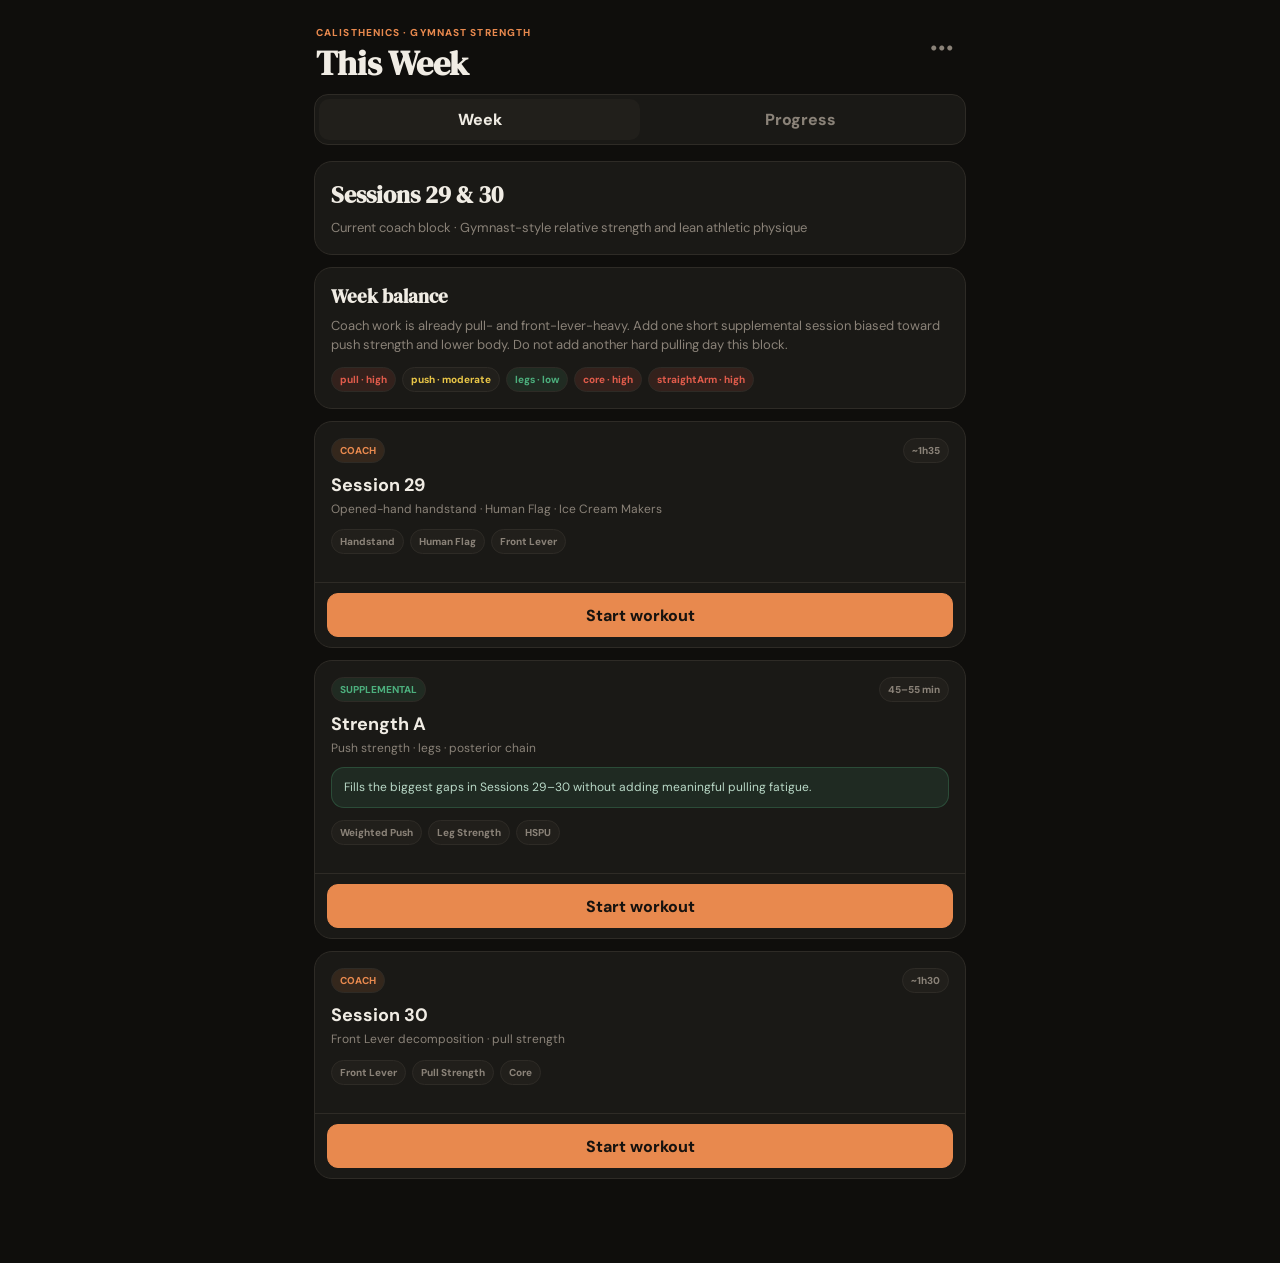
==== commit 3e757a74: "Add files via upload" ====
--- a/index.html
+++ b/index.html
@@ -1,807 +1,21 @@
-<!DOCTYPE html>
+<!doctype html>
 <html lang="en">
 <head>
-  <meta charset="UTF-8" />
-  <meta name="viewport" content="width=device-width, initial-scale=1.0, viewport-fit=cover" />
-  <title>Calisthenics — Sessions 29 & 30</title>
-  <link href="https://fonts.googleapis.com/css2?family=DM+Serif+Display:ital@0;1&family=DM+Sans:wght@400;500;600;700;800&display=swap" rel="stylesheet">
-  <style>
-    :root {
-      --bg: #0f0e0c; --card: #1a1916; --card2: #211f1b; --text: #f0ece4; --muted: #8a8278; --line: #2e2b26;
-      --accent: #e8c547; --accent-dim: rgba(232,197,71,0.12);
-      --green: #4caf7d; --green-dim: rgba(76,175,125,0.12);
-      --red: #e05b4b; --red-dim: rgba(224,91,75,0.12);
-      --orange: #e8894e; --orange-dim: rgba(232,137,78,0.12);
-      --blue: #5b9ce8; --blue-dim: rgba(91,156,232,0.12);
-      --purple: #a07de8; --purple-dim: rgba(160,125,232,0.12);
-      --radius: 20px; --shadow: 0 4px 24px rgba(0,0,0,0.4);
-    }
-    * { box-sizing: border-box; margin: 0; padding: 0; }
-    html, body { font-family: 'DM Sans', sans-serif; background: var(--bg); color: var(--text); -webkit-tap-highlight-color: transparent; }
-    body { max-width: 680px; margin: 0 auto; padding: 16px 14px calc(60px + env(safe-area-inset-bottom)) 14px; }
-
-    .hero { margin-top: 14px; margin-bottom: 18px; padding: 0 4px; }
-    .hero-eyebrow { display: inline-flex; align-items: center; gap: 6px; font-size: 11px; font-weight: 700; letter-spacing: .1em; text-transform: uppercase; color: var(--orange); margin-bottom: 10px; }
-    .hero-eyebrow::before { content: ''; display: block; width: 18px; height: 2px; background: var(--orange); }
-    .hero h1 { font-family: 'DM Serif Display', serif; font-size: 34px; line-height: 1.0; letter-spacing: -0.01em; margin-bottom: 8px; }
-    .hero h1 em { font-style: italic; color: var(--orange); }
-    .hero-sub { font-size: 13px; color: var(--muted); line-height: 1.5; }
-    .stars { display: inline-flex; gap: 2px; margin-left: 8px; }
-    .star-on { color: var(--orange); } .star-off { color: var(--line); }
-
-    .warn-strip { display: flex; gap: 10px; align-items: flex-start; background: var(--accent-dim); border: 1px solid rgba(232,197,71,0.3); border-radius: 12px; padding: 11px 13px; margin-bottom: 16px; font-size: 12.5px; line-height: 1.5; color: #cbc6bd; }
-    .warn-strip strong { color: var(--accent); }
-
-    .tabs { display: grid; grid-template-columns: 1fr 1fr; gap: 8px; margin-bottom: 18px; padding: 4px; background: var(--card); border-radius: 14px; border: 1px solid var(--line); }
-    .tab { background: transparent; border: none; color: var(--muted); padding: 10px 8px; border-radius: 10px; font-family: inherit; font-size: 14px; font-weight: 700; cursor: pointer; transition: all .2s; display: flex; flex-direction: column; align-items: center; gap: 2px; }
-    .tab.active { background: var(--card2); color: var(--text); box-shadow: 0 1px 3px rgba(0,0,0,0.2); }
-    .tab-label-small { font-size: 10px; font-weight: 500; color: var(--muted); letter-spacing: .02em; }
-    .tab.active .tab-label-small { color: var(--orange); }
-    .session { display: none; } .session.active { display: block; }
-
-    .overview-card { background: var(--card); border: 1px solid var(--line); border-radius: var(--radius); padding: 18px 16px; margin-bottom: 16px; }
-    .overview-title { font-family: 'DM Serif Display', serif; font-size: 21px; line-height: 1.15; margin-bottom: 8px; }
-    .overview-sub { font-size: 13px; color: var(--muted); line-height: 1.55; margin-bottom: 12px; }
-    .pills { display: flex; flex-wrap: wrap; gap: 6px; margin-bottom: 14px; }
-    .pill { font-size: 11px; font-weight: 700; padding: 5px 10px; border-radius: 999px; background: var(--card2); border: 1px solid var(--line); color: var(--muted); }
-    .pill.orange { background: var(--orange-dim); color: var(--orange); border-color: rgba(232,137,78,0.3); }
-    .pill.yellow { background: var(--accent-dim); color: var(--accent); border-color: rgba(232,197,71,0.3); }
-    .pill.green { background: var(--green-dim); color: var(--green); border-color: rgba(76,175,125,0.3); }
-    .pill.blue { background: var(--blue-dim); color: var(--blue); border-color: rgba(91,156,232,0.3); }
-    .pill.purple { background: var(--purple-dim); color: var(--purple); border-color: rgba(160,125,232,0.3); }
-    .pill.new { background: var(--red-dim); color: var(--red); border-color: rgba(224,91,75,0.4); }
-
-    .coach-note { background: var(--card2); border-radius: 14px; padding: 14px; border-left: 3px solid var(--orange); }
-    .coach-note-header { font-size: 11px; font-weight: 800; letter-spacing: .08em; text-transform: uppercase; color: var(--orange); margin-bottom: 6px; }
-    .coach-note-body { font-size: 13px; line-height: 1.55; color: #cbc6bd; font-style: italic; }
-
-    .block { background: var(--card); border: 1px solid var(--line); border-radius: var(--radius); margin-bottom: 12px; overflow: hidden; transition: all .2s; }
-    .block.open { box-shadow: var(--shadow); }
-    .block-header { display: flex; align-items: center; gap: 12px; padding: 14px 16px; cursor: pointer; user-select: none; }
-    .block-num { width: 32px; height: 32px; border-radius: 10px; background: var(--orange-dim); color: var(--orange); display: flex; align-items: center; justify-content: center; font-weight: 800; font-size: 14px; flex-shrink: 0; }
-    .block-num.muted { background: var(--card2); color: var(--muted); }
-    .block-num.green { background: var(--green-dim); color: var(--green); }
-    .block-num.red { background: var(--red-dim); color: var(--red); }
-    .block-num.blue { background: var(--blue-dim); color: var(--blue); }
-    .block-num.purple { background: var(--purple-dim); color: var(--purple); }
-    .block-title-area { flex: 1; min-width: 0; }
-    .block-name { font-size: 16px; font-weight: 700; line-height: 1.2; }
-    .block-meta { font-size: 12px; color: var(--muted); margin-top: 2px; line-height: 1.3; }
-    .block-time { font-size: 11px; font-weight: 700; padding: 4px 9px; border-radius: 999px; background: var(--card2); color: var(--muted); flex-shrink: 0; }
-    .block-chevron { color: var(--muted); font-size: 18px; transition: transform .2s; flex-shrink: 0; margin-left: 4px; }
-    .block.open .block-chevron { transform: rotate(180deg); }
-    .block-body { display: none; padding: 0 16px 16px; }
-    .block.open .block-body { display: block; }
-    .block .new-badge { font-size: 9px; font-weight: 800; letter-spacing: .08em; background: var(--red); color: white; padding: 2px 5px; border-radius: 4px; margin-left: 6px; vertical-align: 1px; }
-    .block .opt-badge { font-size: 9px; font-weight: 800; letter-spacing: .08em; background: var(--muted); color: var(--bg); padding: 2px 5px; border-radius: 4px; margin-left: 6px; vertical-align: 1px; }
-
-    .callout { background: var(--card2); border-radius: 12px; padding: 12px 14px; font-size: 13px; line-height: 1.55; color: #cbc6bd; margin-top: 10px; }
-    .callout strong { color: var(--text); }
-    .callout.tip { border-left: 3px solid var(--accent); }
-    .callout.warn { border-left: 3px solid var(--red); }
-    .callout.coach { border-left: 3px solid var(--orange); }
-    .callout.green { border-left: 3px solid var(--green); }
-    .callout.blue { border-left: 3px solid var(--blue); }
-    .callout-title { font-size: 11px; font-weight: 800; letter-spacing: .07em; text-transform: uppercase; color: var(--accent); margin-bottom: 4px; }
-    .callout.warn .callout-title { color: var(--red); }
-    .callout.coach .callout-title { color: var(--orange); }
-    .callout.green .callout-title { color: var(--green); }
-    .callout.blue .callout-title { color: var(--blue); }
-
-    .cycles-grid { display: grid; grid-template-columns: repeat(3, 1fr); gap: 8px; margin-top: 12px; }
-    .cycle-pip { aspect-ratio: 1; border-radius: 14px; background: var(--card2); border: 2px solid var(--line); display: flex; flex-direction: column; align-items: center; justify-content: center; gap: 2px; font-weight: 800; font-size: 12px; color: var(--muted); cursor: pointer; transition: all .2s; }
-    .cycle-pip.done { background: var(--green-dim); border-color: var(--green); color: var(--green); }
-    .cycle-pip-num { font-family: 'DM Serif Display', serif; font-size: 28px; line-height: 1; }
-    .cycle-pip-label { font-size: 9px; letter-spacing: .08em; text-transform: uppercase; }
-
-    .exercise-list { margin-top: 10px; display: grid; gap: 4px; }
-    .exercise-item { display: flex; justify-content: space-between; align-items: baseline; padding: 6px 0; border-bottom: 1px dashed var(--line); font-size: 13.5px; }
-    .exercise-item:last-child { border-bottom: 0; }
-    .exercise-item-name { color: var(--text); }
-    .exercise-item-reps { color: var(--orange); font-weight: 700; font-size: 13px; }
-
-    .option-grid { display: grid; gap: 8px; margin-top: 10px; }
-    .option-btn { background: var(--card2); border: 1px solid var(--line); border-radius: 12px; padding: 12px 14px; cursor: pointer; transition: all .15s; display: flex; flex-direction: column; gap: 4px; text-align: left; font-family: inherit; color: var(--text); }
-    .option-btn.selected { background: var(--orange-dim); border-color: var(--orange); }
-    .option-btn-label { font-size: 13px; font-weight: 700; display: flex; justify-content: space-between; align-items: center; gap: 8px; }
-    .option-btn-tag { font-size: 10px; font-weight: 700; padding: 2px 7px; border-radius: 6px; background: var(--card); color: var(--muted); letter-spacing: .04em; white-space: nowrap; }
-    .option-btn.selected .option-btn-tag { background: var(--orange); color: var(--bg); }
-    .option-btn-detail { font-size: 12px; color: var(--muted); line-height: 1.4; }
-
-    .counter-card { background: var(--card2); border-radius: 14px; padding: 16px; margin-top: 12px; text-align: center; }
-    .counter-target { font-size: 11px; font-weight: 700; color: var(--muted); letter-spacing: .07em; text-transform: uppercase; }
-    .counter-value { font-family: 'DM Serif Display', serif; font-size: 64px; line-height: 1; margin: 6px 0; color: var(--orange); font-variant-numeric: tabular-nums; }
-    .counter-bar { height: 6px; background: var(--bg); border-radius: 999px; overflow: hidden; margin: 10px 0 14px; }
-    .counter-fill { height: 100%; background: linear-gradient(90deg, var(--orange), var(--accent)); transition: width .3s; border-radius: 999px; }
-    .counter-controls { display: flex; gap: 6px; justify-content: center; }
-    .counter-btn { background: var(--bg); color: var(--text); border: 1px solid var(--line); padding: 10px 14px; border-radius: 10px; font-family: inherit; font-size: 13px; font-weight: 700; cursor: pointer; }
-    .counter-btn.add { background: var(--orange); color: var(--bg); border-color: var(--orange); }
-    .counter-btn.add:active { transform: scale(0.95); }
-    .counter-btn.minus { color: var(--red); }
-    .counter-zone { margin-top: 12px; padding: 8px 12px; border-radius: 10px; background: var(--bg); font-size: 12px; color: var(--muted); }
-    .counter-zone.in-range { background: var(--green-dim); color: var(--green); }
-
-    .emom-card { background: linear-gradient(135deg, var(--orange-dim), var(--card2)); border: 1px solid rgba(232,137,78,0.4); border-radius: 16px; padding: 16px; margin-top: 12px; }
-    .emom-readout { display: flex; align-items: baseline; justify-content: space-between; margin-bottom: 4px; gap: 12px; }
-    .emom-phase { font-size: 11px; font-weight: 800; letter-spacing: .08em; text-transform: uppercase; color: var(--orange); padding: 5px 10px; border-radius: 999px; background: var(--bg); border: 1px solid rgba(232,137,78,0.3); }
-    .emom-phase.go { color: var(--green); border-color: rgba(76,175,125,0.4); }
-    .emom-phase.done { color: var(--muted); border-color: var(--line); }
-    .emom-time { font-family: 'DM Serif Display', serif; font-size: 56px; line-height: 1; color: var(--text); letter-spacing: -0.02em; font-variant-numeric: tabular-nums; }
-    .emom-target { text-align: center; font-size: 13px; font-weight: 700; color: var(--accent); margin: 6px 0; min-height: 18px; }
-    .emom-min { font-size: 12px; color: var(--muted); font-weight: 600; margin-bottom: 12px; }
-    .emom-controls { display: flex; gap: 8px; }
-    .emom-btn { flex: 1; background: var(--bg); color: var(--text); border: 1px solid var(--line); padding: 11px; border-radius: 12px; font-family: inherit; font-size: 13px; font-weight: 700; cursor: pointer; transition: all .15s; }
-    .emom-btn.primary { background: var(--orange); color: var(--bg); border-color: var(--orange); }
-    .emom-btn.primary:active { transform: scale(0.97); }
-    .emom-btn.danger { background: var(--card2); color: var(--red); border-color: rgba(224,91,75,0.3); }
-
-    .stopwatch-card { background: linear-gradient(135deg, var(--purple-dim), var(--card2)); border: 1px solid rgba(160,125,232,0.4); border-radius: 16px; padding: 16px; margin-top: 12px; text-align: center; }
-    .stopwatch-label { font-size: 11px; font-weight: 800; letter-spacing: .08em; text-transform: uppercase; color: var(--purple); margin-bottom: 8px; }
-    .stopwatch-time { font-family: 'DM Serif Display', serif; font-size: 52px; line-height: 1; color: var(--text); font-variant-numeric: tabular-nums; margin-bottom: 4px; }
-    .stopwatch-targets { font-size: 11px; color: var(--muted); margin-bottom: 12px; }
-    .stopwatch-controls { display: flex; gap: 8px; }
-    .stopwatch-btn { flex: 1; background: var(--bg); color: var(--text); border: 1px solid var(--line); padding: 11px; border-radius: 12px; font-family: inherit; font-size: 13px; font-weight: 700; cursor: pointer; }
-    .stopwatch-btn.primary { background: var(--purple); color: var(--bg); border-color: var(--purple); }
-    .stopwatch-btn.danger { color: var(--red); border-color: rgba(224,91,75,0.3); }
-
-    /* GRIP WIDTH difficulty scale (handstand) */
-    .grip-scale { background: var(--card2); border: 1px solid var(--line); border-radius: 14px; padding: 14px; margin-top: 12px; }
-    .grip-scale-title { font-size: 11px; font-weight: 800; letter-spacing: .08em; text-transform: uppercase; color: var(--muted); margin-bottom: 4px; text-align: center; }
-    .grip-scale-sub { font-size: 11px; color: var(--muted); text-align: center; margin-bottom: 12px; }
-    .grip-row { display: flex; align-items: center; gap: 10px; padding: 8px 10px; border-radius: 10px; margin-bottom: 5px; background: var(--bg); border: 1px solid var(--line); }
-    .grip-dot { width: 12px; height: 12px; border-radius: 50%; flex-shrink: 0; }
-    .grip-name { flex: 1; font-size: 13px; color: var(--text); font-weight: 600; }
-    .grip-name small { display: block; font-size: 10px; color: var(--muted); font-weight: 500; }
-    .grip-diff { font-size: 10px; font-weight: 700; letter-spacing: .04em; text-transform: uppercase; padding: 3px 7px; border-radius: 6px; }
-    .grip-row.session { border-color: rgba(232,197,71,0.4); }
-    .grip-row.danger-row { opacity: 0.75; }
-
-    .diagram-card { background: var(--card2); border: 1px solid var(--line); border-radius: 14px; padding: 14px; margin-top: 12px; }
-    .diagram-title { font-size: 11px; font-weight: 800; letter-spacing: .08em; text-transform: uppercase; color: var(--muted); margin-bottom: 10px; text-align: center; }
-    .diagram-svg { width: 100%; height: auto; }
-
-    .set-tracker { display: flex; gap: 8px; margin-top: 12px; flex-wrap: wrap; }
-    .set-pip { flex: 1; min-width: 40px; aspect-ratio: 1.3; background: var(--card2); border: 2px solid var(--line); border-radius: 12px; display: flex; flex-direction: column; align-items: center; justify-content: center; font-family: 'DM Serif Display', serif; font-size: 18px; color: var(--muted); cursor: pointer; transition: all .15s; user-select: none; gap: 1px; }
-    .set-pip.done { background: var(--green-dim); border-color: var(--green); color: var(--green); }
-    .set-pip:active { transform: scale(0.95); }
-    .set-pip-sub { font-family: 'DM Sans'; font-size: 9px; color: var(--muted); letter-spacing: .02em; }
-    .set-tracker-label { font-size: 11px; font-weight: 800; letter-spacing: .06em; text-transform: uppercase; color: var(--muted); margin: 14px 0 2px; }
-
-    .block-tabs { display: flex; gap: 6px; margin-top: 12px; }
-    .block-tab { flex: 1; padding: 8px; text-align: center; background: var(--card2); border: 1px solid var(--line); border-radius: 10px; font-size: 12px; font-weight: 700; color: var(--muted); cursor: pointer; }
-    .block-tab.active { background: var(--red-dim); color: var(--red); border-color: rgba(224,91,75,0.4); }
-
-    .pyr-wrap { margin-top: 14px; display: grid; gap: 6px; }
-    .pyr-row { background: var(--card2); border: 1px solid var(--line); border-radius: 12px; display: flex; align-items: center; padding: 10px 12px; gap: 10px; cursor: pointer; transition: all .15s; }
-    .pyr-row.done { border-color: var(--green); opacity: 0.6; }
-    .pyr-set { font-family: 'DM Serif Display', serif; font-size: 15px; color: var(--text); min-width: 42px; }
-    .pyr-hold { font-size: 12px; font-weight: 700; color: var(--orange); padding: 3px 8px; border-radius: 8px; background: var(--orange-dim); }
-    .pyr-rest { font-size: 11px; color: var(--muted); }
-    .pyr-check { margin-left: auto; font-size: 16px; color: var(--muted); }
-    .pyr-row.done .pyr-check { color: var(--green); }
-
-    .log-card { background: var(--card2); border: 1px solid var(--line); border-radius: 14px; padding: 14px; margin-top: 12px; }
-    .log-title { font-size: 11px; font-weight: 800; letter-spacing: .08em; text-transform: uppercase; color: var(--accent); margin-bottom: 10px; }
-    .log-row { display: flex; gap: 8px; margin-bottom: 8px; }
-    .log-row label { flex: 1; font-size: 12px; color: var(--muted); display: flex; flex-direction: column; gap: 4px; }
-    .log-row input { background: var(--bg); border: 1px solid var(--line); border-radius: 10px; padding: 9px 11px; color: var(--text); font-family: inherit; font-size: 13px; width: 100%; }
-
-    .stretch-grid { display: grid; grid-template-columns: repeat(2, 1fr); gap: 6px; margin-top: 10px; }
-    .stretch-item { background: var(--card2); border-radius: 8px; padding: 8px 10px; font-size: 12px; color: #cbc6bd; }
-  </style>
+<meta charset="utf-8">
+<meta name="viewport" content="width=device-width,initial-scale=1,viewport-fit=cover">
+<meta name="theme-color" content="#0f0e0c">
+<title>Calisthenics</title>
+<link rel="manifest" href="manifest.webmanifest">
+<link href="https://fonts.googleapis.com/css2?family=DM+Serif+Display:ital@0;1&family=DM+Sans:wght@400;500;600;700;800&display=swap" rel="stylesheet">
+<link rel="stylesheet" href="styles.css">
 </head>
 <body>
-
-  <div class="hero">
-    <div class="hero-eyebrow">Calisthenics · Street Workout Skills</div>
-    <h1>Sessions <em>29 & 30</em></h1>
-    <p class="hero-sub">Two skill-focused sessions — handstand grip variations, human flag & ice cream makers, then a full front-lever decomposition. <span class="stars"><span class="star-on">★</span><span class="star-on">★</span><span class="star-on">★</span><span class="star-on">★</span><span class="star-off">★</span></span></p>
-  </div>
-
-  <div class="warn-strip">
-    <span>ℹ️</span>
-    <span><strong>Session 29 is fully from the voice note.</strong> The audio covers Session 30 only through the muscle-up options and the start of the front-lever raises, so the rest of 30 (FL negatives, the M→H / B→M pull blocks, the L-sit pyramid) is built from its PDF — I've flagged those. Paste the rest of the 30 audio and I'll tighten it.</span>
-  </div>
-
-  <div class="tabs">
-    <button class="tab active" data-tab="s29">Session 29<span class="tab-label-small">Handstand · flag · ICM</span></button>
-    <button class="tab" data-tab="s30">Session 30<span class="tab-label-small">Front lever decomposition</span></button>
-  </div>
-
-  <!-- ==================== SESSION 29 ==================== -->
-  <section class="session active" id="s29">
-
-    <div class="overview-card">
-      <div class="overview-title">Session 29 — Handstand Grips, Human Flag & Ice Cream Makers</div>
-      <div class="overview-sub">~1h35. A street-workout skill day: handstand grip/width variations, the human flag (assisted + raises), ice cream makers transitioning into the front lever, jump squats, and an optional back lever. Muscle-ups now sit in the warm-up — you hit the 4th intermediate star.</div>
-      <div class="pills">
-        <span class="pill orange">~1h35 · ★★★★</span>
-        <span class="pill new">★ Handstand grip widths</span>
-        <span class="pill purple">Human flag</span>
-        <span class="pill blue">Ice cream makers</span>
-        <span class="pill">Back lever (opt)</span>
-      </div>
-      <div class="coach-note">
-        <div class="coach-note-header">🎙 Coach's message</div>
-        <div class="coach-note-body">"Street-workout skills this week. I put muscle-ups in the warm-up now — unusual, but you've reached the 4th intermediate star, so we raise the difficulty. Handstand: this week is all about grip and hand distance. Human flag we saw Saturday — feel the tension, don't rush, it's dangerous. Ice cream makers: chin-over-bar pull-up transitioning into the front lever, core tight throughout, arms bent → straight. Back lever is optional — more an achievement than a workout, and a bit dangerous, so only if you have the energy and warm up specifically."</div>
-      </div>
-    </div>
-
-    <div class="block" id="b29-wu">
-      <div class="block-header" onclick="toggleBlock('b29-wu')">
-        <div class="block-num muted">🔥</div>
-        <div class="block-title-area"><div class="block-name">Warm-up</div><div class="block-meta">Refer to warm-up sheet</div></div>
-        <span class="block-time">15 min</span><span class="block-chevron">▾</span>
-      </div>
-      <div class="block-body"><div class="callout">Standard warm-up.</div></div>
-    </div>
-
-    <div class="block" id="b29-mr">
-      <div class="block-header" onclick="toggleBlock('b29-mr')">
-        <div class="block-num">1</div>
-        <div class="block-title-area"><div class="block-name">Mise en route</div><div class="block-meta">3 cycles · 15s rest · now includes MUs</div></div>
-        <span class="block-time">5 min</span><span class="block-chevron">▾</span>
-      </div>
-      <div class="block-body">
-        <div class="callout coach"><div class="callout-title">MUs in the warm-up now</div>Unusual, but deliberate — you've reached the 4th intermediate star, so muscle-ups have moved into the mise en route as prep rather than a main block.</div>
-        <div class="exercise-list">
-          <div class="exercise-item"><span class="exercise-item-name">Pull-ups</span><span class="exercise-item-reps">5 reps</span></div>
-          <div class="exercise-item"><span class="exercise-item-name">Dips</span><span class="exercise-item-reps">8 reps</span></div>
-          <div class="exercise-item"><span class="exercise-item-name">Chair (wall sit)</span><span class="exercise-item-reps">20s</span></div>
-          <div class="exercise-item"><span class="exercise-item-name">Muscle-ups</span><span class="exercise-item-reps">2 reps</span></div>
-        </div>
-        <div class="cycles-grid">
-          <div class="cycle-pip" onclick="this.classList.toggle('done')"><span class="cycle-pip-num">1</span><span class="cycle-pip-label">Cycle</span></div>
-          <div class="cycle-pip" onclick="this.classList.toggle('done')"><span class="cycle-pip-num">2</span><span class="cycle-pip-label">Cycle</span></div>
-          <div class="cycle-pip" onclick="this.classList.toggle('done')"><span class="cycle-pip-num">3</span><span class="cycle-pip-label">Cycle</span></div>
-        </div>
-      </div>
-    </div>
-
-    <div class="block open" id="b29-hs">
-      <div class="block-header" onclick="toggleBlock('b29-hs')">
-        <div class="block-num red">2</div>
-        <div class="block-title-area"><div class="block-name">Handstand — Grip & Width Variations <span class="new-badge">NEW</span></div><div class="block-meta">Free system · pick your option</div></div>
-        <span class="block-time">12 min</span><span class="block-chevron">▾</span>
-      </div>
-      <div class="block-body">
-        <div class="callout coach"><div class="callout-title">This week: hands & grip</div>Past weeks varied the legs (walking, straddle, tuck). This week we vary the <strong>hands</strong> — grip and the distance between them. Practice on the floor and on parallettes.</div>
-        <div class="option-grid" id="hs-opts">
-          <button class="option-btn" onclick="selectOpt('hs-opts', this)">
-            <div class="option-btn-label">Option 1 — Regular<span class="option-btn-tag">USUAL</span></div>
-            <div class="option-btn-detail">Regular-grip handstand as usual. Consolidation.</div>
-          </button>
-          <button class="option-btn" onclick="selectOpt('hs-opts', this)">
-            <div class="option-btn-label">Option 2 — Max hold<span class="option-btn-tag">MAX/SET</span></div>
-            <div class="option-btn-detail">Hold as long as you can each attempt. Take more rest between sets than option 1.</div>
-          </button>
-          <button class="option-btn selected" onclick="selectOpt('hs-opts', this)">
-            <div class="option-btn-label">Option 3 — Grip exploration<span class="option-btn-tag">6+6 MIN</span></div>
-            <div class="option-btn-detail">6 min slowly bringing the hands closer (narrow), then 6 min with a wide grip on the floor. Floor and parallettes.</div>
-          </button>
-        </div>
-
-        <div class="grip-scale">
-          <div class="grip-scale-title">Difficulty by hand width</div>
-          <div class="grip-scale-sub">This session uses the first three only. The last two are shown so you know they exist.</div>
-          <div class="grip-row session">
-            <span class="grip-dot" style="background:var(--orange);"></span>
-            <span class="grip-name">Regular grip<small>Shoulder-width — your baseline</small></span>
-            <span class="grip-diff" style="background:var(--green-dim);color:var(--green);">easiest</span>
-          </div>
-          <div class="grip-row session">
-            <span class="grip-dot" style="background:var(--red);"></span>
-            <span class="grip-name">Wide grip<small>Hands wider than shoulders</small></span>
-            <span class="grip-diff" style="background:var(--accent-dim);color:var(--accent);">medium</span>
-          </div>
-          <div class="grip-row session">
-            <span class="grip-dot" style="background:var(--accent);"></span>
-            <span class="grip-name">Narrow grip<small>Hands close together</small></span>
-            <span class="grip-diff" style="background:var(--orange-dim);color:var(--orange);">harder</span>
-          </div>
-          <div class="grip-row danger-row">
-            <span class="grip-dot" style="background:#c9b28a;"></span>
-            <span class="grip-name">Japanese handstand<small>Wider than wide — needs a spotter, dangerous solo</small></span>
-            <span class="grip-diff" style="background:var(--red-dim);color:var(--red);">danger</span>
-          </div>
-          <div class="grip-row danger-row">
-            <span class="grip-dot" style="background:#6b7f3a;"></span>
-            <span class="grip-name">Iguana handstand<small>Both hands on one line / single bar — learnable before one-arm</small></span>
-            <span class="grip-diff" style="background:var(--red-dim);color:var(--red);">advanced</span>
-          </div>
-        </div>
-        <div class="callout tip" style="margin-top:10px;">The Japanese and iguana variations are worth knowing (look them up on YouTube). The iguana in particular can be learned even before you have a one-arm handstand.</div>
-
-        <div class="stopwatch-card">
-          <div class="stopwatch-label">Exploration timer</div>
-          <div class="stopwatch-time" id="sw-hs-time">0:00</div>
-          <div class="stopwatch-targets">Option 3: ~6 min narrowing · ~6 min wide</div>
-          <div class="stopwatch-controls">
-            <button class="stopwatch-btn primary" id="sw-hs-btn" onclick="toggleStopwatch('sw-hs')">Start</button>
-            <button class="stopwatch-btn danger" onclick="resetStopwatch('sw-hs')">Reset</button>
-          </div>
-        </div>
-      </div>
-    </div>
-
-    <div class="block" id="b29-hf">
-      <div class="block-header" onclick="toggleBlock('b29-hf')">
-        <div class="block-num purple">3</div>
-        <div class="block-title-area"><div class="block-name">Human Flag</div><div class="block-meta">2 blocks · assisted holds + raises</div></div>
-        <span class="block-time">15 min</span><span class="block-chevron">▾</span>
-      </div>
-      <div class="block-body">
-        <div class="callout warn"><div class="callout-title">Don't rush — this is dangerous</div>Feel the tension and build slowly. Warm up specifically first (gainage, human flag with feet on the floor). Use a ladder or upright you can band yourself to.</div>
-        <div class="block-tabs">
-          <div class="block-tab active" onclick="showHfBlock(1,this)">Block 1 · Assisted</div>
-          <div class="block-tab" onclick="showHfBlock(2,this)">Block 2 · Raises</div>
-        </div>
-        <div id="hf-block-1" class="hf-block">
-          <div class="callout" style="margin-top:10px;"><strong>Assisted holds.</strong> 3–5 attempts per side, with a resistance band for assistance (see the drawing on the sheet for band placement). Hold and feel the position.</div>
-          <div class="set-tracker-label">Attempts per side</div>
-          <div class="set-tracker">
-            <div class="set-pip" onclick="this.classList.toggle('done')">L1</div>
-            <div class="set-pip" onclick="this.classList.toggle('done')">L2</div>
-            <div class="set-pip" onclick="this.classList.toggle('done')">L3</div>
-            <div class="set-pip" onclick="this.classList.toggle('done')">L4</div>
-            <div class="set-pip" onclick="this.classList.toggle('done')">L5</div>
-          </div>
-          <div class="set-tracker">
-            <div class="set-pip" onclick="this.classList.toggle('done')">R1</div>
-            <div class="set-pip" onclick="this.classList.toggle('done')">R2</div>
-            <div class="set-pip" onclick="this.classList.toggle('done')">R3</div>
-            <div class="set-pip" onclick="this.classList.toggle('done')">R4</div>
-            <div class="set-pip" onclick="this.classList.toggle('done')">R5</div>
-          </div>
-        </div>
-        <div id="hf-block-2" class="hf-block" style="display:none;">
-          <div class="callout" style="margin-top:10px;"><strong>Human flag raises.</strong> 3 sets of 4 raises ("jumps") per side. Even if you only manage 2–3 jumps, that's fine — rest between sets, don't rush.</div>
-          <div class="set-tracker-label">Sets — left side (4 raises each)</div>
-          <div class="set-tracker">
-            <div class="set-pip" onclick="this.classList.toggle('done')">L1</div>
-            <div class="set-pip" onclick="this.classList.toggle('done')">L2</div>
-            <div class="set-pip" onclick="this.classList.toggle('done')">L3</div>
-          </div>
-          <div class="set-tracker-label">Sets — right side (4 raises each)</div>
-          <div class="set-tracker">
-            <div class="set-pip" onclick="this.classList.toggle('done')">R1</div>
-            <div class="set-pip" onclick="this.classList.toggle('done')">R2</div>
-            <div class="set-pip" onclick="this.classList.toggle('done')">R3</div>
-          </div>
-        </div>
-      </div>
-    </div>
-
-    <div class="block" id="b29-icm">
-      <div class="block-header" onclick="toggleBlock('b29-icm')">
-        <div class="block-num blue">4</div>
-        <div class="block-title-area"><div class="block-name">Ice Cream Makers — EMOM</div><div class="block-meta">10 min · 2–3 reps/min · pull-up → front lever</div></div>
-        <span class="block-time">10 min</span><span class="block-chevron">▾</span>
-      </div>
-      <div class="block-body">
-        <div class="diagram-card">
-          <div class="diagram-title">Ice cream maker — chin-over-bar rolling out to front lever</div>
-          <svg viewBox="0 0 300 150" class="diagram-svg" xmlns="http://www.w3.org/2000/svg">
-            <line x1="150" y1="15" x2="150" y2="135" stroke="#e8894e" stroke-width="3"/>
-            <line x1="120" y1="20" x2="180" y2="20" stroke="#e8894e" stroke-width="4"/>
-            <!-- start: chin over bar, bent arms, body vertical-ish -->
-            <g opacity="0.6">
-              <circle cx="150" cy="34" r="7" fill="none" stroke="#5b9ce8" stroke-width="2"/>
-              <line x1="150" y1="41" x2="150" y2="75" stroke="#5b9ce8" stroke-width="2.5"/>
-              <line x1="150" y1="52" x2="135" y2="20" stroke="#5b9ce8" stroke-width="2"/>
-              <line x1="150" y1="52" x2="165" y2="20" stroke="#5b9ce8" stroke-width="2"/>
-              <text x="150" y="95" font-family="DM Sans" font-size="8" fill="#5b9ce8" text-anchor="middle" font-weight="700">A₁ start: chin over, bent</text>
-            </g>
-            <!-- arrow curve -->
-            <path d="M 165 60 Q 220 70 210 100" stroke="#e8c547" stroke-width="1.5" stroke-dasharray="4,3" fill="none" marker-end="url(#icma)"/>
-            <!-- end: front lever, straight arms, horizontal body -->
-            <g>
-              <circle cx="200" cy="105" r="7" fill="none" stroke="#4caf7d" stroke-width="2"/>
-              <line x1="207" y1="105" x2="270" y2="105" stroke="#4caf7d" stroke-width="2.5"/>
-              <line x1="200" y1="105" x2="168" y2="35" stroke="#4caf7d" stroke-width="2"/>
-              <text x="235" y="125" font-family="DM Sans" font-size="8" fill="#4caf7d" text-anchor="middle" font-weight="700">A₂ end: front lever, straight</text>
-            </g>
-            <defs><marker id="icma" markerWidth="8" markerHeight="8" refX="4" refY="4" orient="auto"><path d="M0 0 L8 4 L0 8 z" fill="#e8c547"/></marker></defs>
-          </svg>
-        </div>
-        <div class="callout coach"><div class="callout-title">The movement</div>Start chin over the bar (top of a pull-up), then roll the body out and down into a front lever — <strong>arms go from bent to fully straight</strong> as you extend. Keep the core engaged the whole time. Breathe. A little swing is OK — sync with it to help. 2–3 reps/min, bodyweight if you can; band (15kg, up to 25kg late) if needed, but don't break the EMOM. Search "ice cream makers calisthenics" if you want a video refresher.</div>
-        <div class="emom-card">
-          <div class="emom-readout">
-            <div><div class="emom-phase" id="emom-icm-phase">Idle</div><div class="emom-min" id="emom-icm-min">— of 10</div></div>
-            <div class="emom-time" id="emom-icm-time">60</div>
-          </div>
-          <div class="emom-target">2–3 reps · pull-up → front lever</div>
-          <div class="emom-controls">
-            <button class="emom-btn primary" onclick="startEmom('icm',10)">Start 10 min</button>
-            <button class="emom-btn danger" onclick="stopEmom('icm')">Stop</button>
-          </div>
-        </div>
-      </div>
-    </div>
-
-    <div class="block" id="b29-js">
-      <div class="block-header" onclick="toggleBlock('b29-js')">
-        <div class="block-num green">5</div>
-        <div class="block-title-area"><div class="block-name">Jump Squats</div><div class="block-meta">4 sets × 20 reps · higher volume than usual</div></div>
-        <span class="block-time">10 min</span><span class="block-chevron">▾</span>
-      </div>
-      <div class="block-body">
-        <div class="callout green">Usually jump squats are 12–15 reps — this week we bump the volume to 20 per set. 1:00–1:30 rest between sets.</div>
-        <div class="set-tracker">
-          <div class="set-pip" onclick="this.classList.toggle('done')">1</div>
-          <div class="set-pip" onclick="this.classList.toggle('done')">2</div>
-          <div class="set-pip" onclick="this.classList.toggle('done')">3</div>
-          <div class="set-pip" onclick="this.classList.toggle('done')">4</div>
-        </div>
-      </div>
-    </div>
-
-    <div class="block" id="b29-bl">
-      <div class="block-header" onclick="toggleBlock('b29-bl')">
-        <div class="block-num muted">6</div>
-        <div class="block-title-area"><div class="block-name">Back Lever <span class="opt-badge">OPTIONAL</span></div><div class="block-meta">3–5 hold attempts · only if you have energy</div></div>
-        <span class="block-time">8 min</span><span class="block-chevron">▾</span>
-      </div>
-      <div class="block-body">
-        <div class="callout warn"><div class="callout-title">Optional & a bit dangerous — prepare properly</div>Quentin's honest take: it's more an <em>achievement</em> than a useful workout — once you've done it you likely won't repeat it, and the muscles it hits are trainable elsewhere. Do it only if you have energy and warm up specifically (archer push-ups, elbow plank, band work for arms/chest).</div>
-        <div class="callout"><div class="callout-title">How to get into it</div>Start in a dead hang → go into "skin the cat" (look it up on YouTube) → from there hold a <strong>tuck back lever</strong> or <strong>straddle back lever</strong>. 3–5 hold attempts. Scale down to tuck if straddle is too hard.</div>
-        <div class="set-tracker">
-          <div class="set-pip" onclick="this.classList.toggle('done')">1</div>
-          <div class="set-pip" onclick="this.classList.toggle('done')">2</div>
-          <div class="set-pip" onclick="this.classList.toggle('done')">3</div>
-          <div class="set-pip" onclick="this.classList.toggle('done')">4</div>
-          <div class="set-pip" onclick="this.classList.toggle('done')">5</div>
-        </div>
-      </div>
-    </div>
-
-    <div class="block" id="b29-st">
-      <div class="block-header" onclick="toggleBlock('b29-st')">
-        <div class="block-num muted">🧘</div>
-        <div class="block-title-area"><div class="block-name">Stretching</div><div class="block-meta">Full body — extended list</div></div>
-        <span class="block-time">20 min</span><span class="block-chevron">▾</span>
-      </div>
-      <div class="block-body">
-        <div class="stretch-grid">
-          <div class="stretch-item">Deltoids</div><div class="stretch-item">Rotator cuff</div>
-          <div class="stretch-item">Pectorals</div><div class="stretch-item">Triceps</div>
-          <div class="stretch-item">Biceps</div><div class="stretch-item">Brachialis</div>
-          <div class="stretch-item">Brachioradialis</div><div class="stretch-item">Lats</div>
-          <div class="stretch-item">Lower back</div><div class="stretch-item">Abs / obliques</div>
-          <div class="stretch-item">Psoas</div><div class="stretch-item">Serratus</div>
-          <div class="stretch-item">Traps</div><div class="stretch-item">Cervical / rhomboids</div>
-          <div class="stretch-item">Quads</div><div class="stretch-item">Glutes</div>
-        </div>
-      </div>
-    </div>
-  </section>
-
-  <!-- ==================== SESSION 30 ==================== -->
-  <section class="session" id="s30">
-
-    <div class="overview-card">
-      <div class="overview-title">Session 30 — Front Lever Strengthening by Decomposition</div>
-      <div class="overview-sub">~1h30. Everything orbits the front lever: MU options as a warm-up choice, front lever raises (concentric), front lever negatives (eccentric), a two-block pull decomposition (short-range pulls at the M and B stages), and an L-sit pyramid with decreasing rest.</div>
-      <div class="pills">
-        <span class="pill orange">~1h30 · ★★★★</span>
-        <span class="pill new">★ FL raises + negatives</span>
-        <span class="pill purple">Pull decomposition</span>
-        <span class="pill blue">L-sit pyramid</span>
-      </div>
-      <div class="coach-note">
-        <div class="coach-note-header">🎙 Coach's message (partial)</div>
-        <div class="coach-note-body">"Session 30 is mainly the front lever. Warm-up is pull-ups, L-sit, push-ups. Then a few muscle-ups — three options, 10 / 15 / 20 reps depending on fatigue. My advice: do option 1 (10 reps) since you've already mastered muscle-ups — just use them to warm up so you're fresh for the front lever. If you'd rather just maintain your MU level, do option 2 or 3 instead. Then front lever raises, first option with the resistance band…" <em>[audio cuts off here — rest of Session 30 below is from the PDF]</em></div>
-      </div>
-    </div>
-
-    <div class="block" id="b30-wu">
-      <div class="block-header" onclick="toggleBlock('b30-wu')">
-        <div class="block-num muted">🔥</div>
-        <div class="block-title-area"><div class="block-name">Warm-up</div><div class="block-meta">Refer to sheet · prep for front lever</div></div>
-        <span class="block-time">15 min</span><span class="block-chevron">▾</span>
-      </div>
-      <div class="block-body"><div class="callout warn">Standard warm-up, plus specific front-lever prep: scapular pull-ups and tuck front lever holds.</div></div>
-    </div>
-
-    <div class="block" id="b30-mr">
-      <div class="block-header" onclick="toggleBlock('b30-mr')">
-        <div class="block-num">1</div>
-        <div class="block-title-area"><div class="block-name">Mise en route</div><div class="block-meta">3 cycles · 15s rest</div></div>
-        <span class="block-time">5 min</span><span class="block-chevron">▾</span>
-      </div>
-      <div class="block-body">
-        <div class="exercise-list">
-          <div class="exercise-item"><span class="exercise-item-name">Pull-ups</span><span class="exercise-item-reps">5 reps</span></div>
-          <div class="exercise-item"><span class="exercise-item-name">L-sit</span><span class="exercise-item-reps">10s</span></div>
-          <div class="exercise-item"><span class="exercise-item-name">Push-ups</span><span class="exercise-item-reps">12 reps</span></div>
-        </div>
-        <div class="cycles-grid">
-          <div class="cycle-pip" onclick="this.classList.toggle('done')"><span class="cycle-pip-num">1</span><span class="cycle-pip-label">Cycle</span></div>
-          <div class="cycle-pip" onclick="this.classList.toggle('done')"><span class="cycle-pip-num">2</span><span class="cycle-pip-label">Cycle</span></div>
-          <div class="cycle-pip" onclick="this.classList.toggle('done')"><span class="cycle-pip-num">3</span><span class="cycle-pip-label">Cycle</span></div>
-        </div>
-      </div>
-    </div>
-
-    <div class="block" id="b30-mu">
-      <div class="block-header" onclick="toggleBlock('b30-mu')">
-        <div class="block-num red">2</div>
-        <div class="block-title-area"><div class="block-name">Muscle-Ups</div><div class="block-meta">Free system · pick 10 / 15 / 20 by fatigue</div></div>
-        <span class="block-time">12 min</span><span class="block-chevron">▾</span>
-      </div>
-      <div class="block-body">
-        <div class="callout coach"><div class="callout-title">Quentin's advice for you</div>Do these as fast as your chosen number allows. His recommendation: <strong>Option 1 (10 reps)</strong> — you've already mastered MUs, so just use them to warm up and stay fresh for the front lever. Pick 15 or 20 only if your goal today is maintaining MU volume rather than pushing the front lever.</div>
-        <div class="option-grid" id="mu30-opts">
-          <button class="option-btn selected" onclick="selectOpt('mu30-opts', this)">
-            <div class="option-btn-label">Option 1 — 10 reps<span class="option-btn-tag">RECOMMENDED</span></div>
-            <div class="option-btn-detail">Just a warm-up for the front lever. Freshest legs into the main work.</div>
-          </button>
-          <button class="option-btn" onclick="selectOpt('mu30-opts', this)">
-            <div class="option-btn-label">Option 2 — 15 reps<span class="option-btn-tag">MAINTAIN</span></div>
-            <div class="option-btn-detail">If you want to maintain MU volume today.</div>
-          </button>
-          <button class="option-btn" onclick="selectOpt('mu30-opts', this)">
-            <div class="option-btn-label">Option 3 — 20 reps<span class="option-btn-tag">MAINTAIN+</span></div>
-            <div class="option-btn-detail">Most MU volume — but you'll be more fatigued for the front lever.</div>
-          </button>
-        </div>
-        <div class="counter-card">
-          <div class="counter-target">MU reps done</div>
-          <div class="counter-value" id="mu30-count">0</div>
-          <div class="counter-bar"><div class="counter-fill" id="mu30-fill" style="width:0%"></div></div>
-          <div class="counter-controls">
-            <button class="counter-btn minus" onclick="adjCounter('mu30',10,-1)">−1</button>
-            <button class="counter-btn add" onclick="adjCounter('mu30',10,1)">+1</button>
-            <button class="counter-btn add" onclick="adjCounter('mu30',10,5)">+5</button>
-          </div>
-          <div class="counter-zone" id="mu30-zone">0 so far</div>
-        </div>
-      </div>
-    </div>
-
-    <div class="block open" id="b30-flr">
-      <div class="block-header" onclick="toggleBlock('b30-flr')">
-        <div class="block-num purple">3</div>
-        <div class="block-title-area"><div class="block-name">Front Lever Raises <span class="new-badge">CONCENTRIC</span></div><div class="block-meta">5 sets · arms straight, body tight</div></div>
-        <span class="block-time">10 min</span><span class="block-chevron">▾</span>
-      </div>
-      <div class="block-body">
-        <div class="callout coach"><div class="callout-title">Form</div>Keep the arms straight and the body as tight/hollow as possible throughout. If too hard, increase band assistance; if too easy, slow the lowering right down and avoid using the band's rebound to start the next rep.</div>
-        <div class="option-grid" id="flr-opts">
-          <button class="option-btn selected" onclick="selectOpt('flr-opts', this)">
-            <div class="option-btn-label">Option 1 — With band<span class="option-btn-tag">5×3</span></div>
-            <div class="option-btn-detail">Resistance-band assisted. 5 sets of 3 reps.</div>
-          </button>
-          <button class="option-btn" onclick="selectOpt('flr-opts', this)">
-            <div class="option-btn-label">Option 2 — Bodyweight<span class="option-btn-tag">5×2</span></div>
-            <div class="option-btn-detail">No assistance. 5 sets of 2 reps.</div>
-          </button>
-        </div>
-        <div class="set-tracker">
-          <div class="set-pip" onclick="this.classList.toggle('done')">1</div>
-          <div class="set-pip" onclick="this.classList.toggle('done')">2</div>
-          <div class="set-pip" onclick="this.classList.toggle('done')">3</div>
-          <div class="set-pip" onclick="this.classList.toggle('done')">4</div>
-          <div class="set-pip" onclick="this.classList.toggle('done')">5</div>
-        </div>
-      </div>
-    </div>
-
-    <div class="block" id="b30-fln">
-      <div class="block-header" onclick="toggleBlock('b30-fln')">
-        <div class="block-num purple">4</div>
-        <div class="block-title-area"><div class="block-name">Front Lever Negatives <span class="new-badge">ECCENTRIC</span></div><div class="block-meta">controlled lower · fight to stay above 45°</div></div>
-        <span class="block-time">10 min</span><span class="block-chevron">▾</span>
-      </div>
-      <div class="block-body">
-        <div class="callout coach"><div class="callout-title">Eccentric work after the raises</div>After the concentric FL raises, switch to negatives — simpler, so they suit the accumulating fatigue. Start from an <strong>inverted hang</strong> (arms straight, body tight), then resist the fall, fighting so your body <strong>doesn't drop below 45°</strong> from vertical. Control the lowering over 3–6s.</div>
-        <div class="diagram-card">
-          <div class="diagram-title">FL negative — resist down, don't pass 45°</div>
-          <svg viewBox="0 0 300 150" class="diagram-svg" xmlns="http://www.w3.org/2000/svg">
-            <line x1="40" y1="20" x2="120" y2="20" stroke="#e8894e" stroke-width="4"/>
-            <!-- inverted hang (start) -->
-            <g opacity="0.6">
-              <line x1="80" y1="20" x2="80" y2="95" stroke="#e8894e" stroke-width="2.5"/>
-              <circle cx="80" cy="102" r="6" fill="none" stroke="#5b9ce8" stroke-width="2"/>
-              <text x="80" y="125" font-family="DM Sans" font-size="8" fill="#5b9ce8" text-anchor="middle" font-weight="700">start: inverted hang</text>
-            </g>
-            <!-- arc down to 45 -->
-            <path d="M 90 60 A 55 55 0 0 1 150 95" stroke="#e8c547" stroke-width="1.5" stroke-dasharray="4,3" fill="none" marker-end="url(#flna)"/>
-            <!-- 45 deg line -->
-            <line x1="200" y1="20" x2="280" y2="20" stroke="#e8894e" stroke-width="4"/>
-            <line x1="240" y1="20" x2="290" y2="70" stroke="#4caf7d" stroke-width="2.5"/>
-            <circle cx="295" cy="75" r="6" fill="none" stroke="#4caf7d" stroke-width="2"/>
-            <text x="245" y="110" font-family="DM Sans" font-size="8" fill="#4caf7d" text-anchor="middle" font-weight="700">stop ≈ 45°, don't drop lower</text>
-            <defs><marker id="flna" markerWidth="8" markerHeight="8" refX="4" refY="4" orient="auto"><path d="M0 0 L8 4 L0 8 z" fill="#e8c547"/></marker></defs>
-          </svg>
-        </div>
-        <div class="option-grid" id="fln-opts">
-          <button class="option-btn selected" onclick="selectOpt('fln-opts', this)">
-            <div class="option-btn-label">Option 1 — One leg<span class="option-btn-tag">4×1</span></div>
-            <div class="option-btn-detail">One leg tucked, the other straight (do both sides). 4 sets of 1 rep.</div>
-          </button>
-          <button class="option-btn" onclick="selectOpt('fln-opts', this)">
-            <div class="option-btn-label">Option 2 — Full<span class="option-btn-tag">5×1</span></div>
-            <div class="option-btn-detail">Both legs straight. 5 sets of 1 rep. Hold the eccentric 3–6s.</div>
-          </button>
-        </div>
-        <div class="set-tracker">
-          <div class="set-pip" onclick="this.classList.toggle('done')">1</div>
-          <div class="set-pip" onclick="this.classList.toggle('done')">2</div>
-          <div class="set-pip" onclick="this.classList.toggle('done')">3</div>
-          <div class="set-pip" onclick="this.classList.toggle('done')">4</div>
-          <div class="set-pip" onclick="this.classList.toggle('done')">5</div>
-        </div>
-      </div>
-    </div>
-
-    <div class="block" id="b30-tr">
-      <div class="block-header" onclick="toggleBlock('b30-tr')">
-        <div class="block-num orange">5</div>
-        <div class="block-title-area"><div class="block-name">Pull-ups — Decomposition (short range)</div><div class="block-meta">2 blocks × 4 sets · M→H and B→M</div></div>
-        <span class="block-time">15 min</span><span class="block-chevron">▾</span>
-      </div>
-      <div class="block-body">
-        <div class="callout coach"><div class="callout-title">Short-range pulls by stage</div>Deliberately partial-range pulls to strengthen specific points of the pull-up. <strong>Bloc 1 (M→H):</strong> from Middle to High — work the top/validation of the pull, starting with your head glued under the bar, elbows pointing outward, finishing chin above the bar. <strong>Bloc 2 (B→M):</strong> from Bottom to Middle — start in a dead hang and work the initiation, finishing at the M or H stage. 10 reps per set.</div>
-        <div class="block-tabs">
-          <div class="block-tab active" onclick="showTrBlock(1,this)">Bloc 1 · M→H</div>
-          <div class="block-tab" onclick="showTrBlock(2,this)">Bloc 2 · B→M</div>
-        </div>
-        <div id="tr-block-1" class="tr-block">
-          <div class="callout" style="margin-top:10px;"><strong>Bloc 1 — M → H, 10 reps × 4 sets.</strong> Middle to High. Head starts glued under the bar, elbows out, finish chin over the bar. Trains the lockout of the pull.</div>
-          <div class="set-tracker">
-            <div class="set-pip" onclick="this.classList.toggle('done')">1</div>
-            <div class="set-pip" onclick="this.classList.toggle('done')">2</div>
-            <div class="set-pip" onclick="this.classList.toggle('done')">3</div>
-            <div class="set-pip" onclick="this.classList.toggle('done')">4</div>
-          </div>
-        </div>
-        <div id="tr-block-2" class="tr-block" style="display:none;">
-          <div class="callout" style="margin-top:10px;"><strong>Bloc 2 — B → M, 10 reps × 4 sets.</strong> Bottom to Middle. Start in a dead hang and drive to the M (or H) stage. Trains the initiation of the pull.</div>
-          <div class="set-tracker">
-            <div class="set-pip" onclick="this.classList.toggle('done')">1</div>
-            <div class="set-pip" onclick="this.classList.toggle('done')">2</div>
-            <div class="set-pip" onclick="this.classList.toggle('done')">3</div>
-            <div class="set-pip" onclick="this.classList.toggle('done')">4</div>
-          </div>
-        </div>
-      </div>
-    </div>
-
-    <div class="block" id="b30-ls">
-      <div class="block-header" onclick="toggleBlock('b30-ls')">
-        <div class="block-num blue">6</div>
-        <div class="block-title-area"><div class="block-name">L-Sit — Pyramid (decreasing rest)</div><div class="block-meta">8s holds · rest drops 30→5s</div></div>
-        <span class="block-time">3 min</span><span class="block-chevron">▾</span>
-      </div>
-      <div class="block-body">
-        <div class="callout coach"><div class="callout-title">Constant hold, shrinking rest</div>Each set is an 8s L-sit hold, but the <strong>rest between sets keeps dropping</strong>: 30 → 25 → 20 → 15 → 10 → 5s, then a final max hold. Objective is full L-sit; drop to tuck L-sit only to complete the imposed time.</div>
-        <div class="pyr-wrap">
-          <div class="pyr-row" onclick="this.classList.toggle('done')"><span class="pyr-set">Set 1</span><span class="pyr-hold">8s hold</span><span class="pyr-rest">→ rest 30s</span><span class="pyr-check">○</span></div>
-          <div class="pyr-row" onclick="this.classList.toggle('done')"><span class="pyr-set">Set 2</span><span class="pyr-hold">8s hold</span><span class="pyr-rest">→ rest 25s</span><span class="pyr-check">○</span></div>
-          <div class="pyr-row" onclick="this.classList.toggle('done')"><span class="pyr-set">Set 3</span><span class="pyr-hold">8s hold</span><span class="pyr-rest">→ rest 20s</span><span class="pyr-check">○</span></div>
-          <div class="pyr-row" onclick="this.classList.toggle('done')"><span class="pyr-set">Set 4</span><span class="pyr-hold">8s hold</span><span class="pyr-rest">→ rest 15s</span><span class="pyr-check">○</span></div>
-          <div class="pyr-row" onclick="this.classList.toggle('done')"><span class="pyr-set">Set 5</span><span class="pyr-hold">8s hold</span><span class="pyr-rest">→ rest 10s</span><span class="pyr-check">○</span></div>
-          <div class="pyr-row" onclick="this.classList.toggle('done')"><span class="pyr-set">Set 6</span><span class="pyr-hold">8s hold</span><span class="pyr-rest">→ rest 5s</span><span class="pyr-check">○</span></div>
-          <div class="pyr-row" onclick="this.classList.toggle('done')"><span class="pyr-set">Set 7</span><span class="pyr-hold">MAX hold</span><span class="pyr-rest">final</span><span class="pyr-check">○</span></div>
-        </div>
-      </div>
-    </div>
-
-    <div class="block" id="b30-st">
-      <div class="block-header" onclick="toggleBlock('b30-st')">
-        <div class="block-num muted">🧘</div>
-        <div class="block-title-area"><div class="block-name">Stretching</div><div class="block-meta">Full body — extended list</div></div>
-        <span class="block-time">20 min</span><span class="block-chevron">▾</span>
-      </div>
-      <div class="block-body">
-        <div class="stretch-grid">
-          <div class="stretch-item">Deltoids</div><div class="stretch-item">Rotator cuff</div>
-          <div class="stretch-item">Pectorals</div><div class="stretch-item">Triceps</div>
-          <div class="stretch-item">Biceps</div><div class="stretch-item">Brachialis</div>
-          <div class="stretch-item">Brachioradialis</div><div class="stretch-item">Lats</div>
-          <div class="stretch-item">Lower back</div><div class="stretch-item">Abs / obliques</div>
-          <div class="stretch-item">Psoas</div><div class="stretch-item">Serratus</div>
-          <div class="stretch-item">Traps / rhomboids</div><div class="stretch-item">Cervical</div>
-          <div class="stretch-item">Quads</div><div class="stretch-item">Glutes</div>
-        </div>
-      </div>
-    </div>
-  </section>
-
-  <script>
-    let audioCtx;
-    function beep(freq=1000, dur=0.2) {
-      try {
-        if(!audioCtx) audioCtx = new (window.AudioContext||window.webkitAudioContext)();
-        const o = audioCtx.createOscillator(), g = audioCtx.createGain();
-        o.frequency.value = freq; o.type='sine'; o.connect(g); g.connect(audioCtx.destination);
-        g.gain.setValueAtTime(0, audioCtx.currentTime);
-        g.gain.linearRampToValueAtTime(0.18, audioCtx.currentTime+0.01);
-        g.gain.exponentialRampToValueAtTime(0.001, audioCtx.currentTime+dur);
-        o.start(); o.stop(audioCtx.currentTime+dur);
-      } catch(e){}
-    }
-    function toggleBlock(id){ document.getElementById(id).classList.toggle('open'); }
-    function selectOpt(gid, el){ document.querySelectorAll('#'+gid+' .option-btn').forEach(b=>b.classList.remove('selected')); el.classList.add('selected'); }
-    function showHfBlock(n, el){
-      [1,2].forEach(i=>document.getElementById('hf-block-'+i).style.display = i===n?'block':'none');
-      el.parentElement.querySelectorAll('.block-tab').forEach(t=>t.classList.remove('active'));
-      el.classList.add('active');
-    }
-    function showTrBlock(n, el){
-      [1,2].forEach(i=>document.getElementById('tr-block-'+i).style.display = i===n?'block':'none');
-      el.parentElement.querySelectorAll('.block-tab').forEach(t=>t.classList.remove('active'));
-      el.classList.add('active');
-    }
-
-    const counters = {};
-    function adjCounter(id, target, delta) {
-      if(!counters[id]) counters[id] = 0;
-      counters[id] = Math.max(0, counters[id] + delta);
-      const v = counters[id];
-      document.getElementById(id+'-count').textContent = v;
-      document.getElementById(id+'-fill').style.width = Math.min(100,(v/target)*100)+'%';
-      const z = document.getElementById(id+'-zone');
-      if(v >= target) { z.className='counter-zone in-range'; z.textContent=`✓ ${v} reps`; }
-      else { z.className='counter-zone'; z.textContent=`${v} so far`; }
-    }
-
-    const emoms = {};
-    function stopEmom(id){
-      if(emoms[id]) clearInterval(emoms[id].iv);
-      delete emoms[id];
-      const t=document.getElementById('emom-'+id+'-time'), p=document.getElementById('emom-'+id+'-phase');
-      if(t) t.textContent='60'; if(p){p.textContent='Idle';p.className='emom-phase';}
-    }
-    function startEmom(id, total){
-      stopEmom(id);
-      let s=60, cur=1;
-      const t=document.getElementById('emom-'+id+'-time'), p=document.getElementById('emom-'+id+'-phase'), m=document.getElementById('emom-'+id+'-min');
-      p.textContent=`🔔 GO — Min ${cur}`; p.className='emom-phase go'; m.textContent=`Min ${cur} of ${total}`; t.textContent=s; beep(1000,0.2);
-      emoms[id]={iv:setInterval(()=>{
-        s--;
-        if(s>0){t.textContent=s; if(s<=3)beep(1200,0.08);}
-        else{cur++; if(cur>total){clearInterval(emoms[id].iv);delete emoms[id];p.textContent='✓ Complete';p.className='emom-phase done';t.textContent='✓';m.textContent=`Done · ${total} of ${total}`;beep(660,0.5);return;}
-        s=60;p.textContent=`🔔 GO — Min ${cur}`;m.textContent=`Min ${cur} of ${total}`;t.textContent=s;beep(1000,0.25);}
-      },1000)};
-    }
-
-    const stopwatches = {};
-    function toggleStopwatch(id){
-      const btn = document.getElementById(id+'-btn');
-      if(stopwatches[id] && stopwatches[id].running){
-        clearInterval(stopwatches[id].iv); stopwatches[id].running=false;
-        btn.textContent='Resume'; btn.classList.remove('primary');
-      } else {
-        if(!stopwatches[id]) stopwatches[id]={secs:0,running:false};
-        stopwatches[id].running=true; btn.textContent='Pause'; btn.classList.add('primary'); beep(1000,0.15);
-        stopwatches[id].iv=setInterval(()=>{
-          stopwatches[id].secs++;
-          const s=stopwatches[id].secs, m=Math.floor(s/60), r=s%60;
-          document.getElementById(id+'-time').textContent=`${m}:${String(r).padStart(2,'0')}`;
-        },1000);
-      }
-    }
-    function resetStopwatch(id){
-      if(stopwatches[id]){clearInterval(stopwatches[id].iv);delete stopwatches[id];}
-      const btn=document.getElementById(id+'-btn'); btn.textContent='Start'; btn.classList.add('primary');
-      document.getElementById(id+'-time').textContent='0:00';
-    }
-
-    document.querySelectorAll('.pyr-row').forEach(r=>{
-      const obs = new MutationObserver(()=>{ r.querySelector('.pyr-check').textContent = r.classList.contains('done') ? '✓' : '○'; });
-      obs.observe(r, {attributes:true, attributeFilter:['class']});
-    });
-
-    document.querySelectorAll('.tabs .tab').forEach(btn=>{
-      btn.addEventListener('click',()=>{
-        document.querySelectorAll('.session').forEach(s=>s.classList.remove('active'));
-        document.querySelectorAll('.tab').forEach(t=>t.classList.toggle('active',t.dataset.tab===btn.dataset.tab));
-        document.getElementById(btn.dataset.tab).classList.add('active');
-        window.scrollTo({top:0,behavior:'smooth'});
-      });
-    });
-  </script>
-</body>
-</html>
+<main class="app-shell">
+<header class="topbar"><div><div class="eyebrow">CALISTHENICS · GYMNAST STRENGTH</div><h1 id="pageTitle">This Week</h1></div><button id="settingsBtn" class="icon-btn">•••</button></header>
+<nav class="main-nav"><button class="nav-btn active" data-view="week">Week</button><button class="nav-btn" data-view="progress">Progress</button></nav>
+<section id="weekView" class="view active"></section><section id="progressView" class="view"></section>
+</main>
+<dialog id="workoutDialog" class="sheet-dialog"><div class="sheet-head"><button id="closeWorkoutBtn" class="text-btn">← Week</button><div id="workoutHeadMeta" class="sheet-head-meta"></div></div><div id="workoutContent"></div></dialog>
+<dialog id="settingsDialog" class="sheet-dialog"><div class="sheet-head"><button id="closeSettingsBtn" class="text-btn">← Back</button><strong>Settings</strong></div><div class="settings-wrap"><div class="setting-card"><h3>Measurements</h3><p class="muted">Optional. Update only when useful.</p><div class="field-grid"><label>Weight (lb)<input id="weightInput" inputmode="decimal"></label><label>Waist (in)<input id="waistInput" inputmode="decimal"></label></div><button id="saveMeasuresBtn" class="primary-btn">Save</button></div><div class="setting-card"><h3>Backup</h3><p class="muted">History is stored on this device.</p><div class="button-row"><button id="exportBtn" class="secondary-btn">Export backup</button><label class="secondary-btn file-btn">Import backup<input id="importInput" type="file" accept="application/json" hidden></label></div></div><div class="setting-card"><button id="resetBtn" class="danger-btn">Clear local history</button></div></div></dialog>
+<script src="data/profile.js"></script><script src="data/exercises.js"></script><script src="data/weeks/week-29-30.js"></script><script src="app.js"></script>
+</body></html>
--- a/styles.css
+++ b/styles.css
@@ -0,0 +1 @@
+:root{--bg:#0f0e0c;--card:#1a1916;--card2:#211f1b;--text:#f0ece4;--muted:#8a8278;--line:#2e2b26;--accent:#e8894e;--accentDim:rgba(232,137,78,.12);--gold:#e8c547;--green:#4caf7d;--greenDim:rgba(76,175,125,.12);--red:#e05b4b;--redDim:rgba(224,91,75,.12);--radius:18px}*{box-sizing:border-box}html,body{margin:0;background:var(--bg);color:var(--text);font-family:'DM Sans',sans-serif;-webkit-tap-highlight-color:transparent}button,input{font:inherit}.app-shell{max-width:680px;margin:0 auto;padding:18px 14px calc(72px + env(safe-area-inset-bottom))}.topbar{display:flex;justify-content:space-between;align-items:flex-start;gap:16px;margin:8px 2px 14px}.eyebrow{font-size:10px;font-weight:800;letter-spacing:.11em;color:var(--accent);margin-bottom:7px}.topbar h1{font-family:'DM Serif Display',serif;font-size:34px;line-height:1;margin:0}.icon-btn,.text-btn{border:0;background:transparent;color:var(--muted);min-height:44px;padding:8px 10px;cursor:pointer}.icon-btn{font-size:21px}.main-nav{display:grid;grid-template-columns:1fr 1fr;background:var(--card);border:1px solid var(--line);padding:4px;border-radius:14px;margin-bottom:16px}.nav-btn{border:0;background:transparent;color:var(--muted);padding:10px;border-radius:10px;font-weight:800}.nav-btn.active{background:var(--card2);color:var(--text)}.view{display:none}.view.active{display:block}.summary-card,.session-card,.progress-card,.setting-card,.analysis-card{background:var(--card);border:1px solid var(--line);border-radius:var(--radius);padding:16px;margin-bottom:12px}.summary-card h2,.analysis-card h3,.setting-card h3{margin:0 0 7px;font-family:'DM Serif Display',serif}.muted{color:var(--muted);font-size:13px;line-height:1.5}.load-row{display:flex;gap:6px;flex-wrap:wrap;margin-top:12px}.load-pill,.tag,.source-badge{font-size:10px;font-weight:800;border-radius:999px;padding:5px 8px;background:var(--card2);color:var(--muted);border:1px solid var(--line)}.load-pill.high{color:var(--red);background:var(--redDim)}.load-pill.moderate{color:var(--gold)}.load-pill.low{color:var(--green);background:var(--greenDim)}.session-card{padding:0;overflow:hidden}.session-main{padding:16px}.session-top{display:flex;justify-content:space-between;gap:10px}.source-badge.coach{color:var(--accent);background:var(--accentDim)}.source-badge.supplemental{color:var(--green);background:var(--greenDim)}.session-card h3{font-size:18px;margin:10px 0 4px}.session-sub{color:var(--muted);font-size:12px;line-height:1.4}.tags{display:flex;gap:6px;flex-wrap:wrap;margin:12px 0}.session-actions{border-top:1px solid var(--line);padding:10px 12px;display:flex;gap:8px;align-items:center}.primary-btn,.secondary-btn,.danger-btn{border-radius:11px;min-height:44px;padding:10px 14px;font-weight:800;cursor:pointer}.primary-btn{background:var(--accent);border:1px solid var(--accent);color:#17130f}.secondary-btn{background:var(--card2);border:1px solid var(--line);color:var(--text)}.danger-btn{background:var(--redDim);border:1px solid rgba(224,91,75,.35);color:var(--red)}.session-actions .primary-btn{flex:1}.done-mark{font-size:12px;color:var(--green);font-weight:800}.rationale{background:var(--greenDim);border:1px solid rgba(76,175,125,.25);border-radius:13px;padding:11px 12px;font-size:12px;color:#b9d9c7;line-height:1.45;margin-top:10px}.progress-grid{display:grid;grid-template-columns:1fr 1fr;gap:10px}.progress-card{margin:0;min-height:124px}.progress-card h3{margin:0 0 6px;font-size:14px}.progress-main{font-family:'DM Serif Display',serif;font-size:21px;margin-top:14px}.progress-sub{font-size:11px;color:var(--muted);margin-top:4px}.measure-card{grid-column:1/-1}.sheet-dialog{width:min(680px,100%);max-width:none;height:100%;max-height:none;margin:0 auto;border:0;background:var(--bg);color:var(--text);padding:0 14px calc(60px + env(safe-area-inset-bottom));overflow-y:auto}.sheet-dialog::backdrop{background:#000}.sheet-head{position:sticky;top:0;background:rgba(15,14,12,.96);z-index:10;display:flex;align-items:center;justify-content:space-between;gap:10px;padding:10px 0;border-bottom:1px solid var(--line);margin-bottom:14px}.sheet-head-meta{text-align:right;font-size:11px;color:var(--muted)}.workout-hero{margin:12px 2px 16px}.workout-hero h2{font-family:'DM Serif Display',serif;font-size:30px;margin:7px 0}.block{background:var(--card);border:1px solid var(--line);border-radius:var(--radius);margin-bottom:10px;overflow:hidden}.block-head{width:100%;border:0;background:transparent;color:var(--text);padding:14px;display:flex;align-items:center;gap:10px;text-align:left}.block-num{width:30px;height:30px;border-radius:9px;background:var(--accentDim);color:var(--accent);display:grid;place-items:center;font-weight:800;flex:none}.block-title{flex:1}.block-title strong{display:block;font-size:15px}.block-title span{display:block;color:var(--muted);font-size:11px;margin-top:2px}.block-body{display:none;padding:0 14px 14px}.block.open .block-body{display:block}.note{background:var(--card2);border-radius:12px;padding:11px 12px;color:#cbc6bd;font-size:12.5px;line-height:1.5}.item-list{display:grid;gap:6px;margin-top:9px}.item{padding:8px 10px;background:var(--card2);border-radius:9px;font-size:12px}.pips{display:flex;gap:7px;flex-wrap:wrap;margin-top:12px}.pip{min-width:44px;height:44px;border:2px solid var(--line);background:var(--card2);border-radius:11px;color:var(--muted);font-weight:800}.pip.done{border-color:var(--green);background:var(--greenDim);color:var(--green)}.option-list{display:grid;gap:7px;margin-top:10px}.option{border:1px solid var(--line);background:var(--card2);color:var(--text);border-radius:11px;padding:11px;text-align:left}.option.selected{border-color:var(--accent);background:var(--accentDim)}.option small{display:block;color:var(--muted);margin-top:3px}.counter{text-align:center;font-family:'DM Serif Display',serif;font-size:56px;color:var(--accent);padding:8px}.counter-controls{display:flex;gap:7px}.counter-controls button{flex:1}.timer-card{background:var(--card2);border-radius:14px;padding:14px;margin-top:10px;text-align:center}.timer-read{font-family:'DM Serif Display',serif;font-size:48px}.timer-label{font-size:11px;color:var(--muted);margin:4px 0 10px}.log-mini{margin-top:12px;border-top:1px dashed var(--line);padding-top:12px}.log-mini-title{font-size:10px;font-weight:800;letter-spacing:.08em;color:var(--gold);text-transform:uppercase;margin-bottom:8px}.field-grid{display:grid;grid-template-columns:1fr 1fr;gap:8px}.field-grid label{font-size:11px;color:var(--muted)}input{width:100%;margin-top:5px;border:1px solid var(--line);background:var(--card2);color:var(--text);border-radius:10px;padding:10px;font-size:16px}.finish-card{background:var(--card);border:1px solid var(--line);border-radius:var(--radius);padding:16px;margin:16px 0}.feel-row{display:grid;grid-template-columns:repeat(3,1fr);gap:7px;margin:10px 0}.feel-btn{border:1px solid var(--line);background:var(--card2);color:var(--muted);border-radius:10px;min-height:44px;font-weight:700}.feel-btn.selected{border-color:var(--accent);color:var(--text);background:var(--accentDim)}.settings-wrap{padding:4px 0}.button-row{display:flex;gap:8px;flex-wrap:wrap}.file-btn{display:inline-flex;align-items:center}@media(max-width:390px){.progress-grid{grid-template-columns:1fr}.measure-card{grid-column:auto}.topbar h1{font-size:31px}}
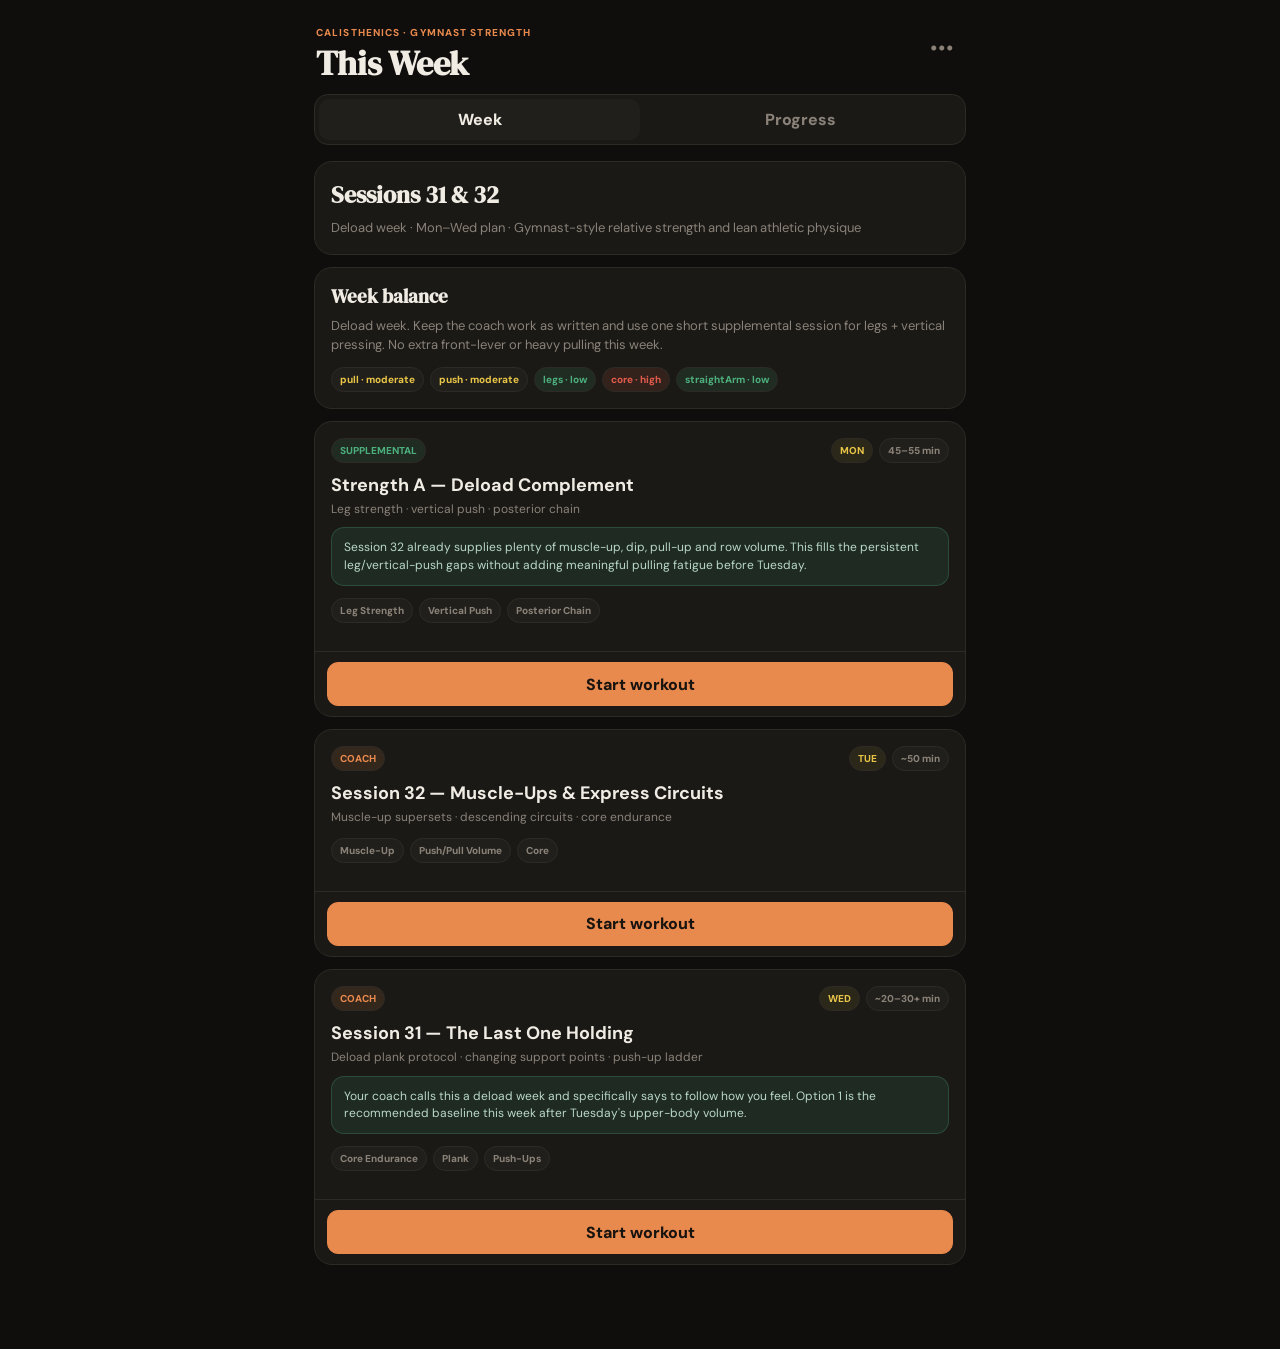
==== commit 1ce001cd: "Add files via upload" ====
--- a/index.html
+++ b/index.html
@@ -17,5 +17,5 @@
 </main>
 <dialog id="workoutDialog" class="sheet-dialog"><div class="sheet-head"><button id="closeWorkoutBtn" class="text-btn">← Week</button><div id="workoutHeadMeta" class="sheet-head-meta"></div></div><div id="workoutContent"></div></dialog>
 <dialog id="settingsDialog" class="sheet-dialog"><div class="sheet-head"><button id="closeSettingsBtn" class="text-btn">← Back</button><strong>Settings</strong></div><div class="settings-wrap"><div class="setting-card"><h3>Measurements</h3><p class="muted">Optional. Update only when useful.</p><div class="field-grid"><label>Weight (lb)<input id="weightInput" inputmode="decimal"></label><label>Waist (in)<input id="waistInput" inputmode="decimal"></label></div><button id="saveMeasuresBtn" class="primary-btn">Save</button></div><div class="setting-card"><h3>Backup</h3><p class="muted">History is stored on this device.</p><div class="button-row"><button id="exportBtn" class="secondary-btn">Export backup</button><label class="secondary-btn file-btn">Import backup<input id="importInput" type="file" accept="application/json" hidden></label></div></div><div class="setting-card"><button id="resetBtn" class="danger-btn">Clear local history</button></div></div></dialog>
-<script src="data/profile.js"></script><script src="data/exercises.js"></script><script src="data/weeks/week-29-30.js"></script><script src="app.js"></script>
+<script src="data/profile.js"></script><script src="data/exercises.js"></script><script src="data/weeks/week-29-30.js"></script><script src="data/weeks/week-31-32.js"></script><script src="app.js"></script>
 </body></html>
--- a/styles.css
+++ b/styles.css
@@ -1 +1,4 @@
-:root{--bg:#0f0e0c;--card:#1a1916;--card2:#211f1b;--text:#f0ece4;--muted:#8a8278;--line:#2e2b26;--accent:#e8894e;--accentDim:rgba(232,137,78,.12);--gold:#e8c547;--green:#4caf7d;--greenDim:rgba(76,175,125,.12);--red:#e05b4b;--redDim:rgba(224,91,75,.12);--radius:18px}*{box-sizing:border-box}html,body{margin:0;background:var(--bg);color:var(--text);font-family:'DM Sans',sans-serif;-webkit-tap-highlight-color:transparent}button,input{font:inherit}.app-shell{max-width:680px;margin:0 auto;padding:18px 14px calc(72px + env(safe-area-inset-bottom))}.topbar{display:flex;justify-content:space-between;align-items:flex-start;gap:16px;margin:8px 2px 14px}.eyebrow{font-size:10px;font-weight:800;letter-spacing:.11em;color:var(--accent);margin-bottom:7px}.topbar h1{font-family:'DM Serif Display',serif;font-size:34px;line-height:1;margin:0}.icon-btn,.text-btn{border:0;background:transparent;color:var(--muted);min-height:44px;padding:8px 10px;cursor:pointer}.icon-btn{font-size:21px}.main-nav{display:grid;grid-template-columns:1fr 1fr;background:var(--card);border:1px solid var(--line);padding:4px;border-radius:14px;margin-bottom:16px}.nav-btn{border:0;background:transparent;color:var(--muted);padding:10px;border-radius:10px;font-weight:800}.nav-btn.active{background:var(--card2);color:var(--text)}.view{display:none}.view.active{display:block}.summary-card,.session-card,.progress-card,.setting-card,.analysis-card{background:var(--card);border:1px solid var(--line);border-radius:var(--radius);padding:16px;margin-bottom:12px}.summary-card h2,.analysis-card h3,.setting-card h3{margin:0 0 7px;font-family:'DM Serif Display',serif}.muted{color:var(--muted);font-size:13px;line-height:1.5}.load-row{display:flex;gap:6px;flex-wrap:wrap;margin-top:12px}.load-pill,.tag,.source-badge{font-size:10px;font-weight:800;border-radius:999px;padding:5px 8px;background:var(--card2);color:var(--muted);border:1px solid var(--line)}.load-pill.high{color:var(--red);background:var(--redDim)}.load-pill.moderate{color:var(--gold)}.load-pill.low{color:var(--green);background:var(--greenDim)}.session-card{padding:0;overflow:hidden}.session-main{padding:16px}.session-top{display:flex;justify-content:space-between;gap:10px}.source-badge.coach{color:var(--accent);background:var(--accentDim)}.source-badge.supplemental{color:var(--green);background:var(--greenDim)}.session-card h3{font-size:18px;margin:10px 0 4px}.session-sub{color:var(--muted);font-size:12px;line-height:1.4}.tags{display:flex;gap:6px;flex-wrap:wrap;margin:12px 0}.session-actions{border-top:1px solid var(--line);padding:10px 12px;display:flex;gap:8px;align-items:center}.primary-btn,.secondary-btn,.danger-btn{border-radius:11px;min-height:44px;padding:10px 14px;font-weight:800;cursor:pointer}.primary-btn{background:var(--accent);border:1px solid var(--accent);color:#17130f}.secondary-btn{background:var(--card2);border:1px solid var(--line);color:var(--text)}.danger-btn{background:var(--redDim);border:1px solid rgba(224,91,75,.35);color:var(--red)}.session-actions .primary-btn{flex:1}.done-mark{font-size:12px;color:var(--green);font-weight:800}.rationale{background:var(--greenDim);border:1px solid rgba(76,175,125,.25);border-radius:13px;padding:11px 12px;font-size:12px;color:#b9d9c7;line-height:1.45;margin-top:10px}.progress-grid{display:grid;grid-template-columns:1fr 1fr;gap:10px}.progress-card{margin:0;min-height:124px}.progress-card h3{margin:0 0 6px;font-size:14px}.progress-main{font-family:'DM Serif Display',serif;font-size:21px;margin-top:14px}.progress-sub{font-size:11px;color:var(--muted);margin-top:4px}.measure-card{grid-column:1/-1}.sheet-dialog{width:min(680px,100%);max-width:none;height:100%;max-height:none;margin:0 auto;border:0;background:var(--bg);color:var(--text);padding:0 14px calc(60px + env(safe-area-inset-bottom));overflow-y:auto}.sheet-dialog::backdrop{background:#000}.sheet-head{position:sticky;top:0;background:rgba(15,14,12,.96);z-index:10;display:flex;align-items:center;justify-content:space-between;gap:10px;padding:10px 0;border-bottom:1px solid var(--line);margin-bottom:14px}.sheet-head-meta{text-align:right;font-size:11px;color:var(--muted)}.workout-hero{margin:12px 2px 16px}.workout-hero h2{font-family:'DM Serif Display',serif;font-size:30px;margin:7px 0}.block{background:var(--card);border:1px solid var(--line);border-radius:var(--radius);margin-bottom:10px;overflow:hidden}.block-head{width:100%;border:0;background:transparent;color:var(--text);padding:14px;display:flex;align-items:center;gap:10px;text-align:left}.block-num{width:30px;height:30px;border-radius:9px;background:var(--accentDim);color:var(--accent);display:grid;place-items:center;font-weight:800;flex:none}.block-title{flex:1}.block-title strong{display:block;font-size:15px}.block-title span{display:block;color:var(--muted);font-size:11px;margin-top:2px}.block-body{display:none;padding:0 14px 14px}.block.open .block-body{display:block}.note{background:var(--card2);border-radius:12px;padding:11px 12px;color:#cbc6bd;font-size:12.5px;line-height:1.5}.item-list{display:grid;gap:6px;margin-top:9px}.item{padding:8px 10px;background:var(--card2);border-radius:9px;font-size:12px}.pips{display:flex;gap:7px;flex-wrap:wrap;margin-top:12px}.pip{min-width:44px;height:44px;border:2px solid var(--line);background:var(--card2);border-radius:11px;color:var(--muted);font-weight:800}.pip.done{border-color:var(--green);background:var(--greenDim);color:var(--green)}.option-list{display:grid;gap:7px;margin-top:10px}.option{border:1px solid var(--line);background:var(--card2);color:var(--text);border-radius:11px;padding:11px;text-align:left}.option.selected{border-color:var(--accent);background:var(--accentDim)}.option small{display:block;color:var(--muted);margin-top:3px}.counter{text-align:center;font-family:'DM Serif Display',serif;font-size:56px;color:var(--accent);padding:8px}.counter-controls{display:flex;gap:7px}.counter-controls button{flex:1}.timer-card{background:var(--card2);border-radius:14px;padding:14px;margin-top:10px;text-align:center}.timer-read{font-family:'DM Serif Display',serif;font-size:48px}.timer-label{font-size:11px;color:var(--muted);margin:4px 0 10px}.log-mini{margin-top:12px;border-top:1px dashed var(--line);padding-top:12px}.log-mini-title{font-size:10px;font-weight:800;letter-spacing:.08em;color:var(--gold);text-transform:uppercase;margin-bottom:8px}.field-grid{display:grid;grid-template-columns:1fr 1fr;gap:8px}.field-grid label{font-size:11px;color:var(--muted)}input{width:100%;margin-top:5px;border:1px solid var(--line);background:var(--card2);color:var(--text);border-radius:10px;padding:10px;font-size:16px}.finish-card{background:var(--card);border:1px solid var(--line);border-radius:var(--radius);padding:16px;margin:16px 0}.feel-row{display:grid;grid-template-columns:repeat(3,1fr);gap:7px;margin:10px 0}.feel-btn{border:1px solid var(--line);background:var(--card2);color:var(--muted);border-radius:10px;min-height:44px;font-weight:700}.feel-btn.selected{border-color:var(--accent);color:var(--text);background:var(--accentDim)}.settings-wrap{padding:4px 0}.button-row{display:flex;gap:8px;flex-wrap:wrap}.file-btn{display:inline-flex;align-items:center}@media(max-width:390px){.progress-grid{grid-template-columns:1fr}.measure-card{grid-column:auto}.topbar h1{font-size:31px}}
+:root{--bg:#0f0e0c;--card:#1a1916;--card2:#211f1b;--text:#f0ece4;--muted:#8a8278;--line:#2e2b26;--accent:#e8894e;--accentDim:rgba(232,137,78,.12);--gold:#e8c547;--green:#4caf7d;--greenDim:rgba(76,175,125,.12);--red:#e05b4b;--redDim:rgba(224,91,75,.12);--radius:18px}*{box-sizing:border-box}html,body{margin:0;background:var(--bg);color:var(--text);font-family:'DM Sans',sans-serif;-webkit-tap-highlight-color:transparent}button,input{font:inherit}.app-shell{max-width:680px;margin:0 auto;padding:18px 14px calc(72px + env(safe-area-inset-bottom))}.topbar{display:flex;justify-content:space-between;align-items:flex-start;gap:16px;margin:8px 2px 14px}.eyebrow{font-size:10px;font-weight:800;letter-spacing:.11em;color:var(--accent);margin-bottom:7px}.topbar h1{font-family:'DM Serif Display',serif;font-size:34px;line-height:1;margin:0}.icon-btn,.text-btn{border:0;background:transparent;color:var(--muted);min-height:44px;padding:8px 10px;cursor:pointer}.icon-btn{font-size:21px}.main-nav{display:grid;grid-template-columns:1fr 1fr;background:var(--card);border:1px solid var(--line);padding:4px;border-radius:14px;margin-bottom:16px}.nav-btn{border:0;background:transparent;color:var(--muted);padding:10px;border-radius:10px;font-weight:800}.nav-btn.active{background:var(--card2);color:var(--text)}.view{display:none}.view.active{display:block}.summary-card,.session-card,.progress-card,.setting-card,.analysis-card{background:var(--card);border:1px solid var(--line);border-radius:var(--radius);padding:16px;margin-bottom:12px}.summary-card h2,.analysis-card h3,.setting-card h3{margin:0 0 7px;font-family:'DM Serif Display',serif}.muted{color:var(--muted);font-size:13px;line-height:1.5}.load-row{display:flex;gap:6px;flex-wrap:wrap;margin-top:12px}.load-pill,.tag,.source-badge{font-size:10px;font-weight:800;border-radius:999px;padding:5px 8px;background:var(--card2);color:var(--muted);border:1px solid var(--line)}.load-pill.high{color:var(--red);background:var(--redDim)}.load-pill.moderate{color:var(--gold)}.load-pill.low{color:var(--green);background:var(--greenDim)}.session-card{padding:0;overflow:hidden}.session-main{padding:16px}.session-top{display:flex;justify-content:space-between;gap:10px}.source-badge.coach{color:var(--accent);background:var(--accentDim)}.source-badge.supplemental{color:var(--green);background:var(--greenDim)}.session-card h3{font-size:18px;margin:10px 0 4px}.session-sub{color:var(--muted);font-size:12px;line-height:1.4}.tags{display:flex;gap:6px;flex-wrap:wrap;margin:12px 0}.session-actions{border-top:1px solid var(--line);padding:10px 12px;display:flex;gap:8px;align-items:center}.primary-btn,.secondary-btn,.danger-btn{border-radius:11px;min-height:44px;padding:10px 14px;font-weight:800;cursor:pointer}.primary-btn{background:var(--accent);border:1px solid var(--accent);color:#17130f}.secondary-btn{background:var(--card2);border:1px solid var(--line);color:var(--text)}.danger-btn{background:var(--redDim);border:1px solid rgba(224,91,75,.35);color:var(--red)}.session-actions .primary-btn{flex:1}.done-mark{font-size:12px;color:var(--green);font-weight:800}.rationale{background:var(--greenDim);border:1px solid rgba(76,175,125,.25);border-radius:13px;padding:11px 12px;font-size:12px;color:#b9d9c7;line-height:1.45;margin-top:10px}.progress-grid{display:grid;grid-template-columns:1fr 1fr;gap:10px}.progress-card{margin:0;min-height:124px}.progress-card h3{margin:0 0 6px;font-size:14px}.progress-main{font-family:'DM Serif Display',serif;font-size:21px;margin-top:14px}.progress-sub{font-size:11px;color:var(--muted);margin-top:4px}.measure-card{grid-column:1/-1}.sheet-dialog{width:min(680px,100%);max-width:none;height:100%;max-height:none;margin:0 auto;border:0;background:var(--bg);color:var(--text);padding:0 14px calc(60px + env(safe-area-inset-bottom));overflow-y:auto}.sheet-dialog::backdrop{background:#000}.sheet-head{position:sticky;top:0;background:rgba(15,14,12,.96);z-index:10;display:flex;align-items:center;justify-content:space-between;gap:10px;padding:10px 0;border-bottom:1px solid var(--line);margin-bottom:14px}.sheet-head-meta{text-align:right;font-size:11px;color:var(--muted)}.workout-hero{margin:12px 2px 16px}.workout-hero h2{font-family:'DM Serif Display',serif;font-size:30px;margin:7px 0}.block{background:var(--card);border:1px solid var(--line);border-radius:var(--radius);margin-bottom:10px;overflow:hidden}.block-head{width:100%;border:0;background:transparent;color:var(--text);padding:14px;display:flex;align-items:center;gap:10px;text-align:left}.block-num{width:30px;height:30px;border-radius:9px;background:var(--accentDim);color:var(--accent);display:grid;place-items:center;font-weight:800;flex:none}.block-title{flex:1}.block-title strong{display:block;font-size:15px}.block-title span{display:block;color:var(--muted);font-size:11px;margin-top:2px}.block-body{display:none;padding:0 14px 14px}.block.open .block-body{display:block}.note{background:var(--card2);border-radius:12px;padding:11px 12px;color:#cbc6bd;font-size:12.5px;line-height:1.5}.coach-context{margin-bottom:9px;background:var(--accentDim);border:1px solid rgba(232,137,78,.28);border-left:3px solid var(--accent);border-radius:12px;padding:11px 12px;color:#d8c8bc;font-size:12.5px;line-height:1.5}.coach-context-label{font-size:10px;font-weight:800;letter-spacing:.08em;text-transform:uppercase;color:var(--accent);margin-bottom:5px}.item-list{display:grid;gap:6px;margin-top:9px}.item{padding:8px 10px;background:var(--card2);border-radius:9px;font-size:12px}.pips{display:flex;gap:7px;flex-wrap:wrap;margin-top:12px}.pip{min-width:44px;height:44px;border:2px solid var(--line);background:var(--card2);border-radius:11px;color:var(--muted);font-weight:800}.pip.done{border-color:var(--green);background:var(--greenDim);color:var(--green)}.option-list{display:grid;gap:7px;margin-top:10px}.option{border:1px solid var(--line);background:var(--card2);color:var(--text);border-radius:11px;padding:11px;text-align:left}.option.selected{border-color:var(--accent);background:var(--accentDim)}.option small{display:block;color:var(--muted);margin-top:3px}.counter{text-align:center;font-family:'DM Serif Display',serif;font-size:56px;color:var(--accent);padding:8px}.counter-controls{display:flex;gap:7px}.counter-controls button{flex:1}.timer-card{background:var(--card2);border-radius:14px;padding:14px;margin-top:10px;text-align:center}.timer-read{font-family:'DM Serif Display',serif;font-size:48px}.timer-label{font-size:11px;color:var(--muted);margin:4px 0 10px}.log-mini{margin-top:12px;border-top:1px dashed var(--line);padding-top:12px}.log-mini-title{font-size:10px;font-weight:800;letter-spacing:.08em;color:var(--gold);text-transform:uppercase;margin-bottom:8px}.field-grid{display:grid;grid-template-columns:1fr 1fr;gap:8px}.field-grid label{font-size:11px;color:var(--muted)}input{width:100%;margin-top:5px;border:1px solid var(--line);background:var(--card2);color:var(--text);border-radius:10px;padding:10px;font-size:16px}.finish-card{background:var(--card);border:1px solid var(--line);border-radius:var(--radius);padding:16px;margin:16px 0}.feel-row{display:grid;grid-template-columns:repeat(3,1fr);gap:7px;margin:10px 0}.feel-btn{border:1px solid var(--line);background:var(--card2);color:var(--muted);border-radius:10px;min-height:44px;font-weight:700}.feel-btn.selected{border-color:var(--accent);color:var(--text);background:var(--accentDim)}.settings-wrap{padding:4px 0}.button-row{display:flex;gap:8px;flex-wrap:wrap}.file-btn{display:inline-flex;align-items:center}@media(max-width:390px){.progress-grid{grid-template-columns:1fr}.measure-card{grid-column:auto}.topbar h1{font-size:31px}}
+.schedule-tag{color:var(--gold);background:rgba(232,197,71,.08)}
+.last-time{display:flex;justify-content:space-between;gap:10px;align-items:center;background:var(--greenDim);border:1px solid rgba(76,175,125,.22);border-radius:10px;padding:9px 10px;margin-bottom:10px;color:#b9d9c7;font-size:12px}.last-time strong{color:var(--green);font-size:10px;text-transform:uppercase;letter-spacing:.07em}.last-time span{text-align:right}.last-time small{display:block;color:var(--muted);margin-top:2px}
+.protocol-summary{display:grid;gap:6px;margin-top:10px}.protocol-summary span,.protocol-phase-label{background:var(--card2);border:1px solid var(--line);border-radius:10px;padding:9px 10px;font-size:12px;color:#cbc6bd}.protocol-phase{margin-top:10px}.ladder-card{background:var(--card2);border:1px solid var(--line);border-radius:14px;padding:14px;margin-top:10px;text-align:center}.ladder-main{font-family:'DM Serif Display',serif;font-size:28px}.ladder-target{color:var(--muted);font-size:13px;margin:5px 0 12px}.ladder-target strong{color:var(--accent)}
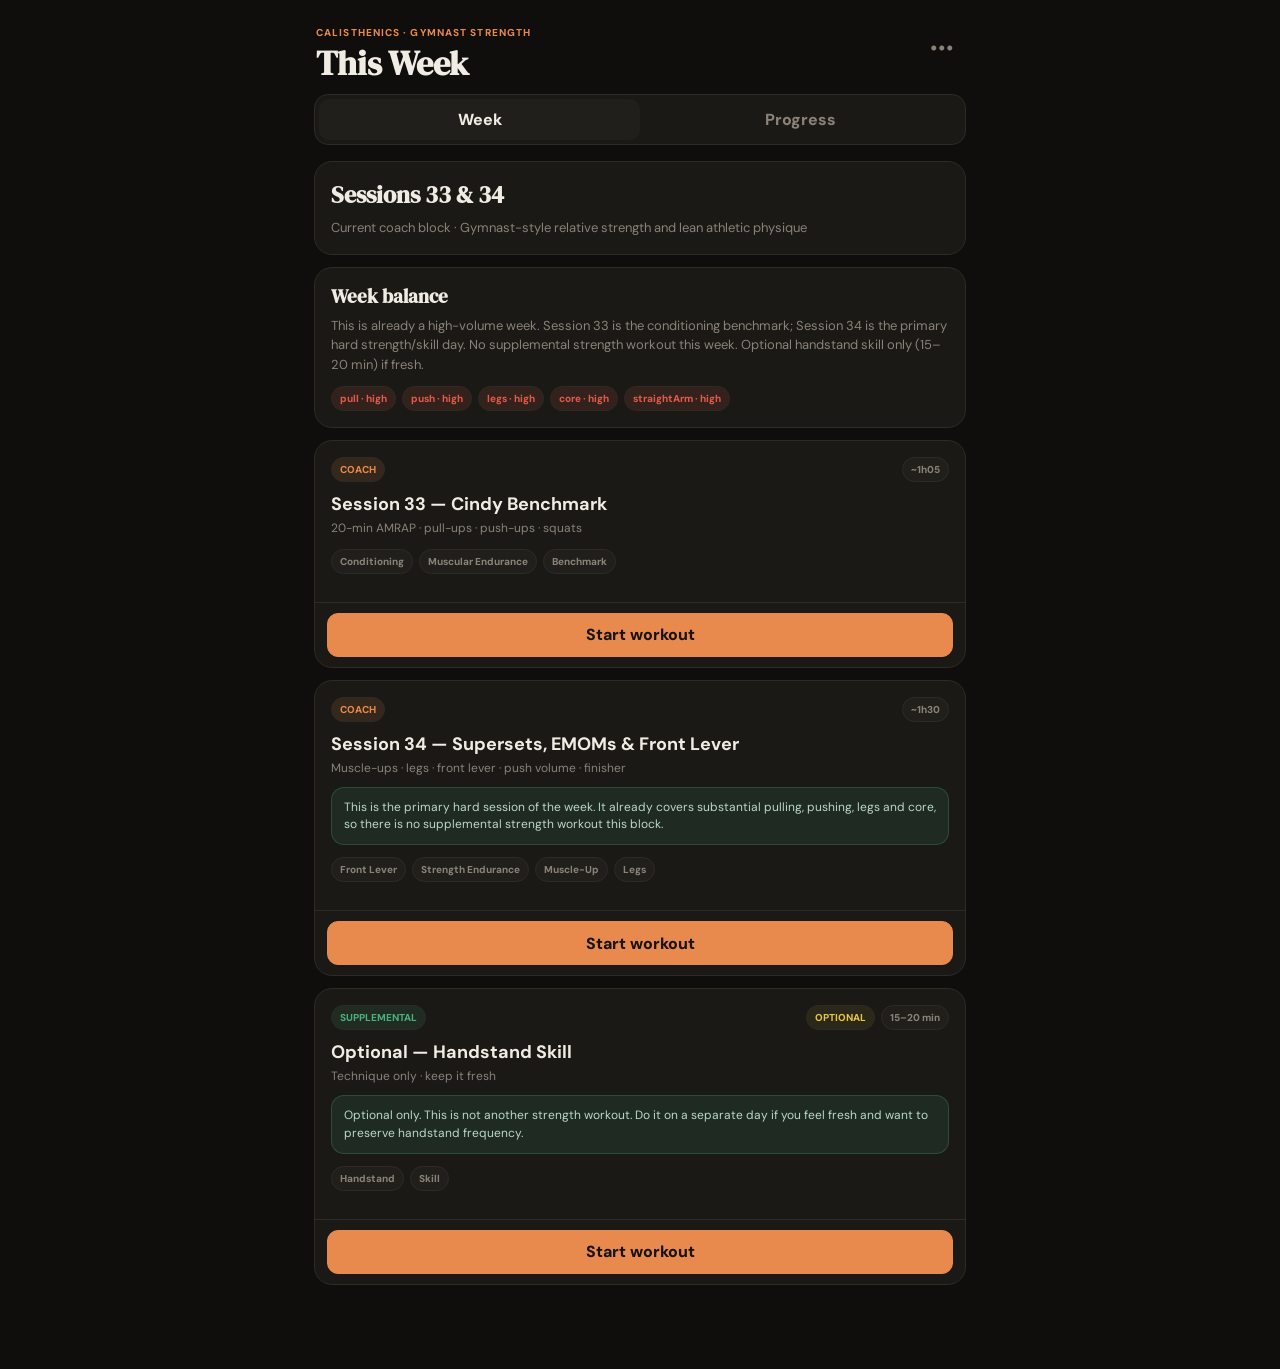
==== commit 962dddab: "Add files via upload" ====
--- a/index.html
+++ b/index.html
@@ -17,5 +17,5 @@
 </main>
 <dialog id="workoutDialog" class="sheet-dialog"><div class="sheet-head"><button id="closeWorkoutBtn" class="text-btn">← Week</button><div id="workoutHeadMeta" class="sheet-head-meta"></div></div><div id="workoutContent"></div></dialog>
 <dialog id="settingsDialog" class="sheet-dialog"><div class="sheet-head"><button id="closeSettingsBtn" class="text-btn">← Back</button><strong>Settings</strong></div><div class="settings-wrap"><div class="setting-card"><h3>Measurements</h3><p class="muted">Optional. Update only when useful.</p><div class="field-grid"><label>Weight (lb)<input id="weightInput" inputmode="decimal"></label><label>Waist (in)<input id="waistInput" inputmode="decimal"></label></div><button id="saveMeasuresBtn" class="primary-btn">Save</button></div><div class="setting-card"><h3>Backup</h3><p class="muted">History is stored on this device.</p><div class="button-row"><button id="exportBtn" class="secondary-btn">Export backup</button><label class="secondary-btn file-btn">Import backup<input id="importInput" type="file" accept="application/json" hidden></label></div></div><div class="setting-card"><button id="resetBtn" class="danger-btn">Clear local history</button></div></div></dialog>
-<script src="data/profile.js"></script><script src="data/exercises.js"></script><script src="data/weeks/week-29-30.js"></script><script src="data/weeks/week-31-32.js"></script><script src="app.js"></script>
+<script src="data/profile.js"></script><script src="data/exercises.js"></script><script src="data/weeks/week-29-30.js"></script><script src="data/weeks/week-31-32.js"></script><script src="data/weeks/week-33-34.js"></script><script src="app.js"></script>
 </body></html>
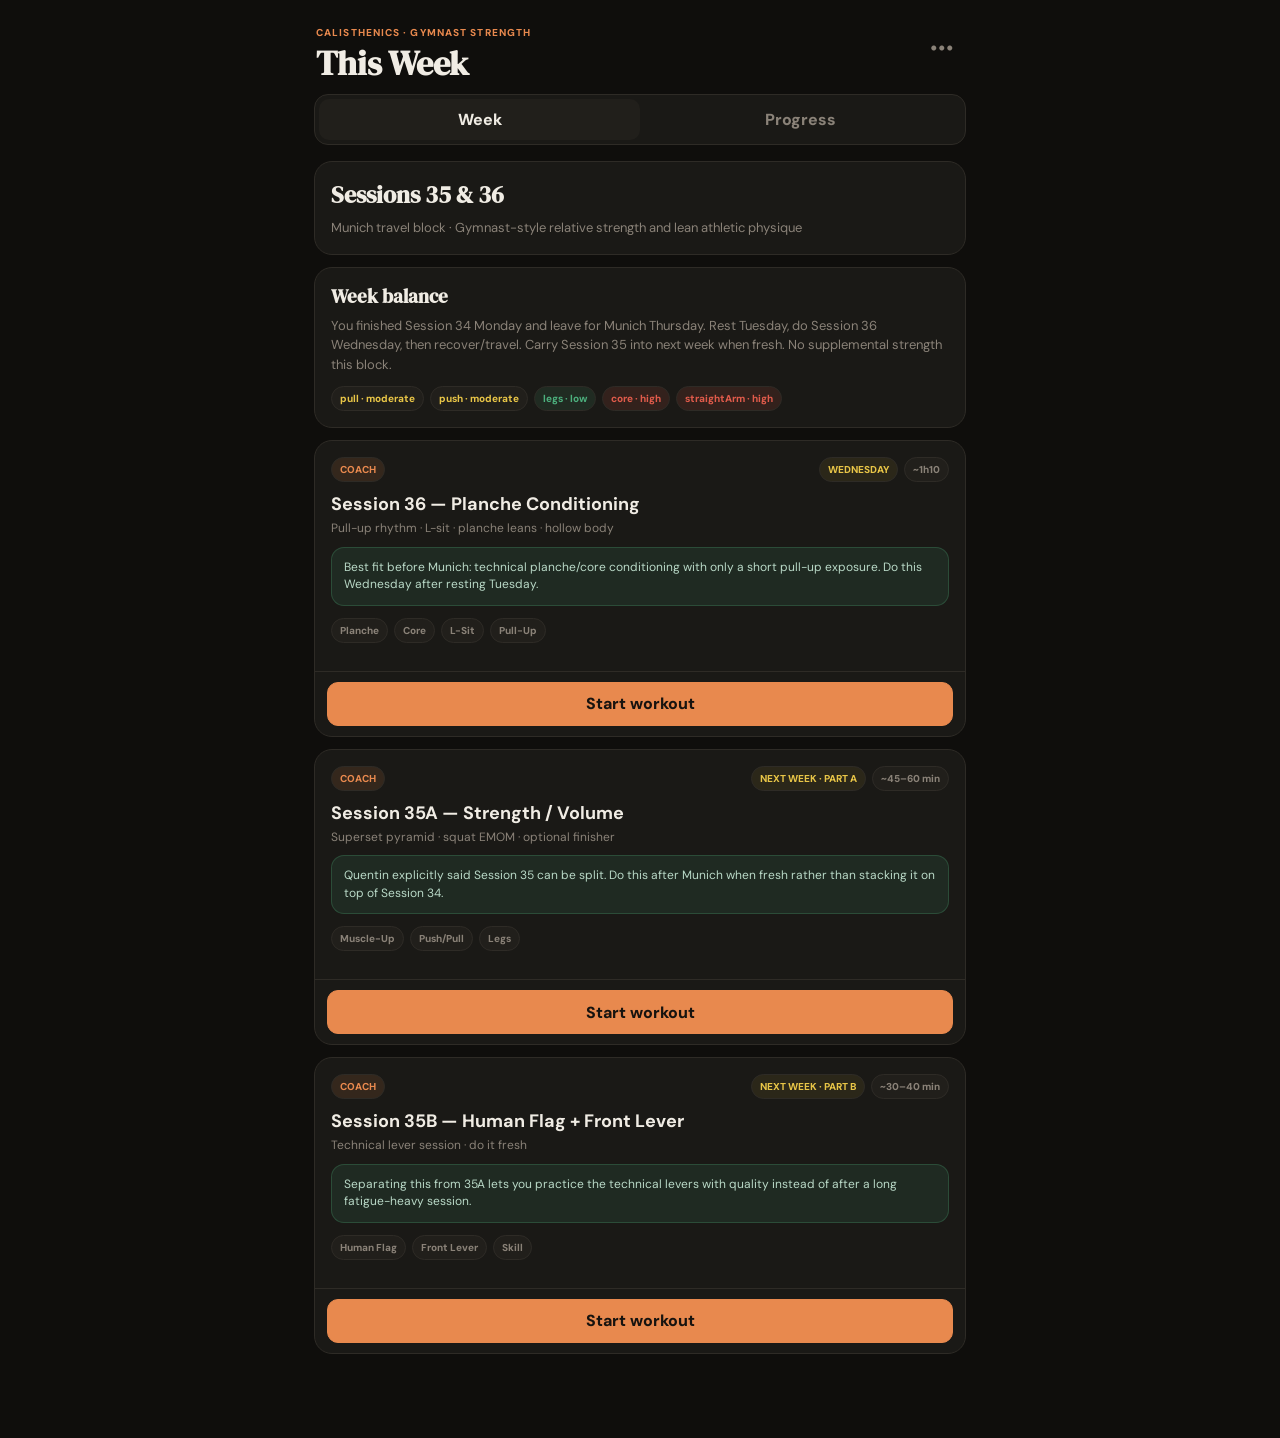
==== commit 3c928659: "Add files via upload" ====
--- a/index.html
+++ b/index.html
@@ -17,5 +17,5 @@
 </main>
 <dialog id="workoutDialog" class="sheet-dialog"><div class="sheet-head"><button id="closeWorkoutBtn" class="text-btn">← Week</button><div id="workoutHeadMeta" class="sheet-head-meta"></div></div><div id="workoutContent"></div></dialog>
 <dialog id="settingsDialog" class="sheet-dialog"><div class="sheet-head"><button id="closeSettingsBtn" class="text-btn">← Back</button><strong>Settings</strong></div><div class="settings-wrap"><div class="setting-card"><h3>Measurements</h3><p class="muted">Optional. Update only when useful.</p><div class="field-grid"><label>Weight (lb)<input id="weightInput" inputmode="decimal"></label><label>Waist (in)<input id="waistInput" inputmode="decimal"></label></div><button id="saveMeasuresBtn" class="primary-btn">Save</button></div><div class="setting-card"><h3>Backup</h3><p class="muted">History is stored on this device.</p><div class="button-row"><button id="exportBtn" class="secondary-btn">Export backup</button><label class="secondary-btn file-btn">Import backup<input id="importInput" type="file" accept="application/json" hidden></label></div></div><div class="setting-card"><button id="resetBtn" class="danger-btn">Clear local history</button></div></div></dialog>
-<script src="data/profile.js"></script><script src="data/exercises.js"></script><script src="data/weeks/week-29-30.js"></script><script src="data/weeks/week-31-32.js"></script><script src="data/weeks/week-33-34.js"></script><script src="app.js"></script>
+<script src="data/profile.js"></script><script src="data/exercises.js"></script><script src="data/weeks/week-29-30.js"></script><script src="data/weeks/week-31-32.js"></script><script src="data/weeks/week-33-34.js"></script><script src="data/weeks/week-35-36.js"></script><script src="app.js"></script>
 </body></html>
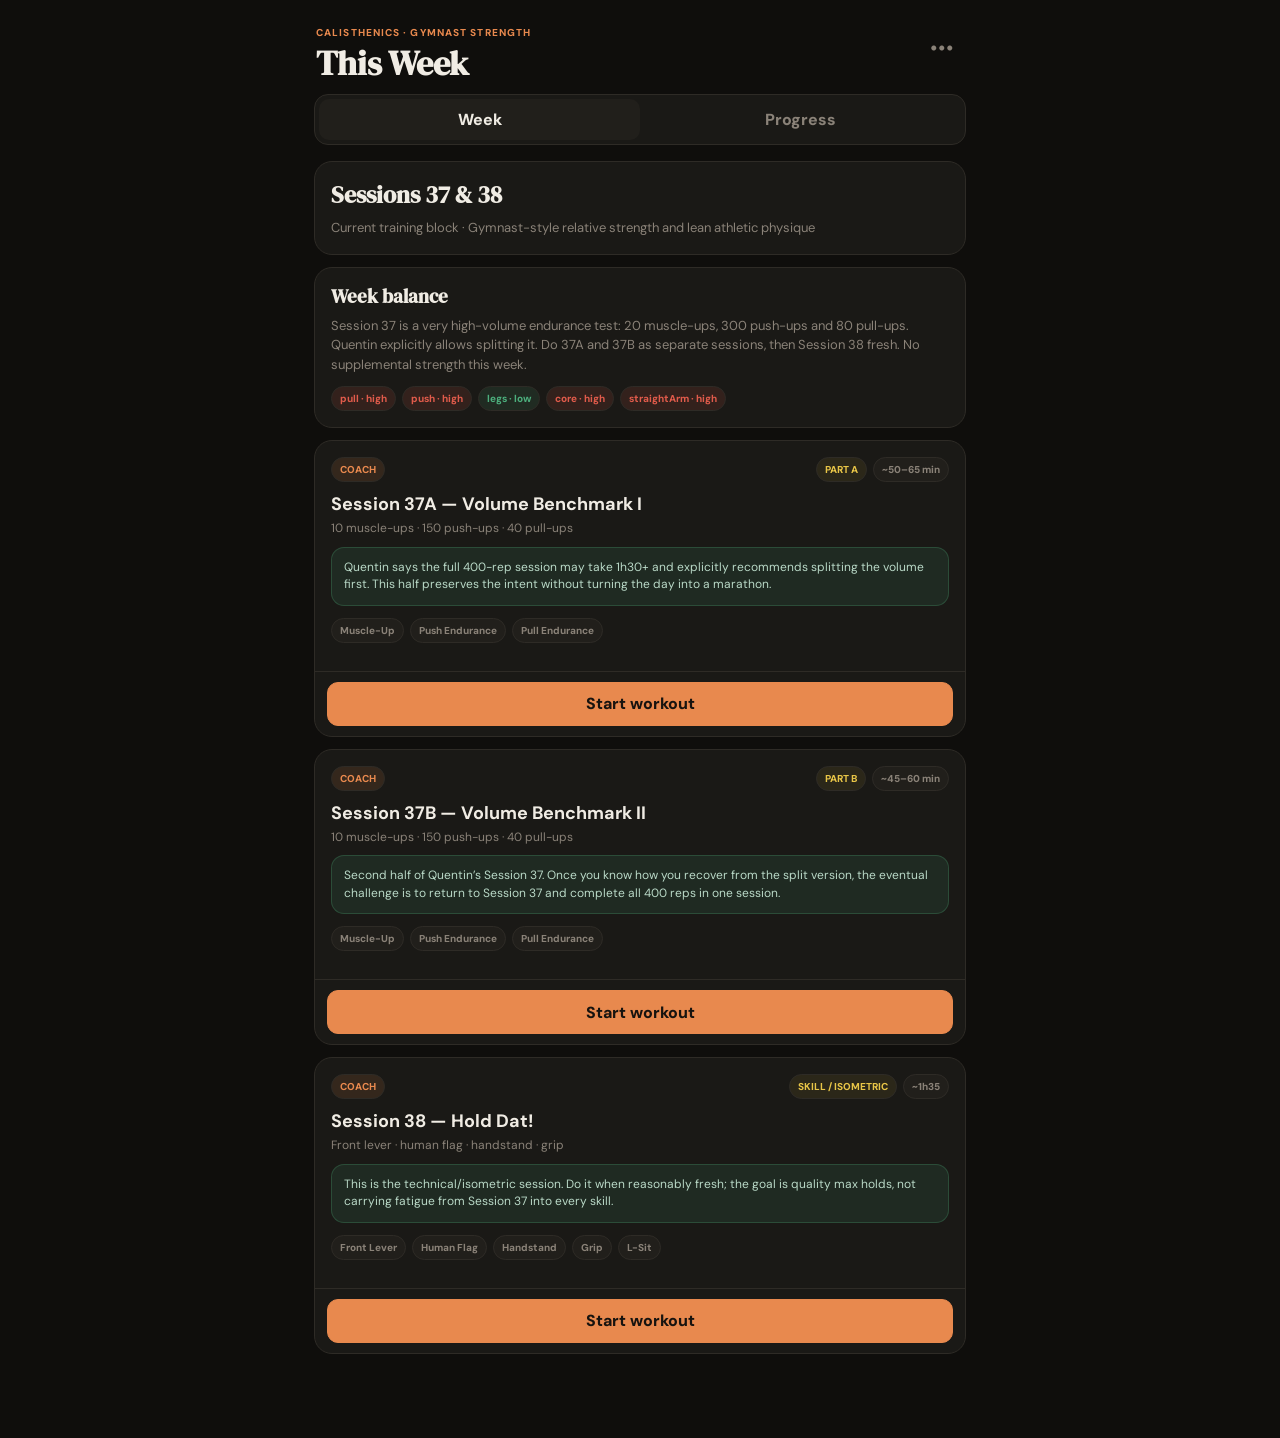
==== commit 06abc6dc: "Add files via upload" ====
--- a/index.html
+++ b/index.html
@@ -17,5 +17,5 @@
 </main>
 <dialog id="workoutDialog" class="sheet-dialog"><div class="sheet-head"><button id="closeWorkoutBtn" class="text-btn">← Week</button><div id="workoutHeadMeta" class="sheet-head-meta"></div></div><div id="workoutContent"></div></dialog>
 <dialog id="settingsDialog" class="sheet-dialog"><div class="sheet-head"><button id="closeSettingsBtn" class="text-btn">← Back</button><strong>Settings</strong></div><div class="settings-wrap"><div class="setting-card"><h3>Measurements</h3><p class="muted">Optional. Update only when useful.</p><div class="field-grid"><label>Weight (lb)<input id="weightInput" inputmode="decimal"></label><label>Waist (in)<input id="waistInput" inputmode="decimal"></label></div><button id="saveMeasuresBtn" class="primary-btn">Save</button></div><div class="setting-card"><h3>Backup</h3><p class="muted">History is stored on this device.</p><div class="button-row"><button id="exportBtn" class="secondary-btn">Export backup</button><label class="secondary-btn file-btn">Import backup<input id="importInput" type="file" accept="application/json" hidden></label></div></div><div class="setting-card"><button id="resetBtn" class="danger-btn">Clear local history</button></div></div></dialog>
-<script src="data/profile.js"></script><script src="data/exercises.js"></script><script src="data/weeks/week-29-30.js"></script><script src="data/weeks/week-31-32.js"></script><script src="data/weeks/week-33-34.js"></script><script src="data/weeks/week-35-36.js"></script><script src="app.js"></script>
+<script src="data/profile.js"></script><script src="data/exercises.js"></script><script src="data/weeks/week-29-30.js"></script><script src="data/weeks/week-31-32.js"></script><script src="data/weeks/week-33-34.js"></script><script src="data/weeks/week-35-36.js"></script><script src="data/weeks/week-37-38.js"></script><script src="app.js"></script>
 </body></html>
--- a/styles.css
+++ b/styles.css
@@ -2,3 +2,4 @@
 .schedule-tag{color:var(--gold);background:rgba(232,197,71,.08)}
 .last-time{display:flex;justify-content:space-between;gap:10px;align-items:center;background:var(--greenDim);border:1px solid rgba(76,175,125,.22);border-radius:10px;padding:9px 10px;margin-bottom:10px;color:#b9d9c7;font-size:12px}.last-time strong{color:var(--green);font-size:10px;text-transform:uppercase;letter-spacing:.07em}.last-time span{text-align:right}.last-time small{display:block;color:var(--muted);margin-top:2px}
 .protocol-summary{display:grid;gap:6px;margin-top:10px}.protocol-summary span,.protocol-phase-label{background:var(--card2);border:1px solid var(--line);border-radius:10px;padding:9px 10px;font-size:12px;color:#cbc6bd}.protocol-phase{margin-top:10px}.ladder-card{background:var(--card2);border:1px solid var(--line);border-radius:14px;padding:14px;margin-top:10px;text-align:center}.ladder-main{font-family:'DM Serif Display',serif;font-size:28px}.ladder-target{color:var(--muted);font-size:13px;margin:5px 0 12px}.ladder-target strong{color:var(--accent)}
+.volume-block{display:flex;align-items:center;justify-content:space-between;gap:12px;padding:12px 0;border-bottom:1px solid var(--line)}.volume-block:last-child{border-bottom:0}.volume-block>div{display:flex;flex-direction:column;gap:4px}.volume-block small{color:var(--muted);line-height:1.35}.volume-block .option{width:auto;min-width:112px;flex:0 0 auto}
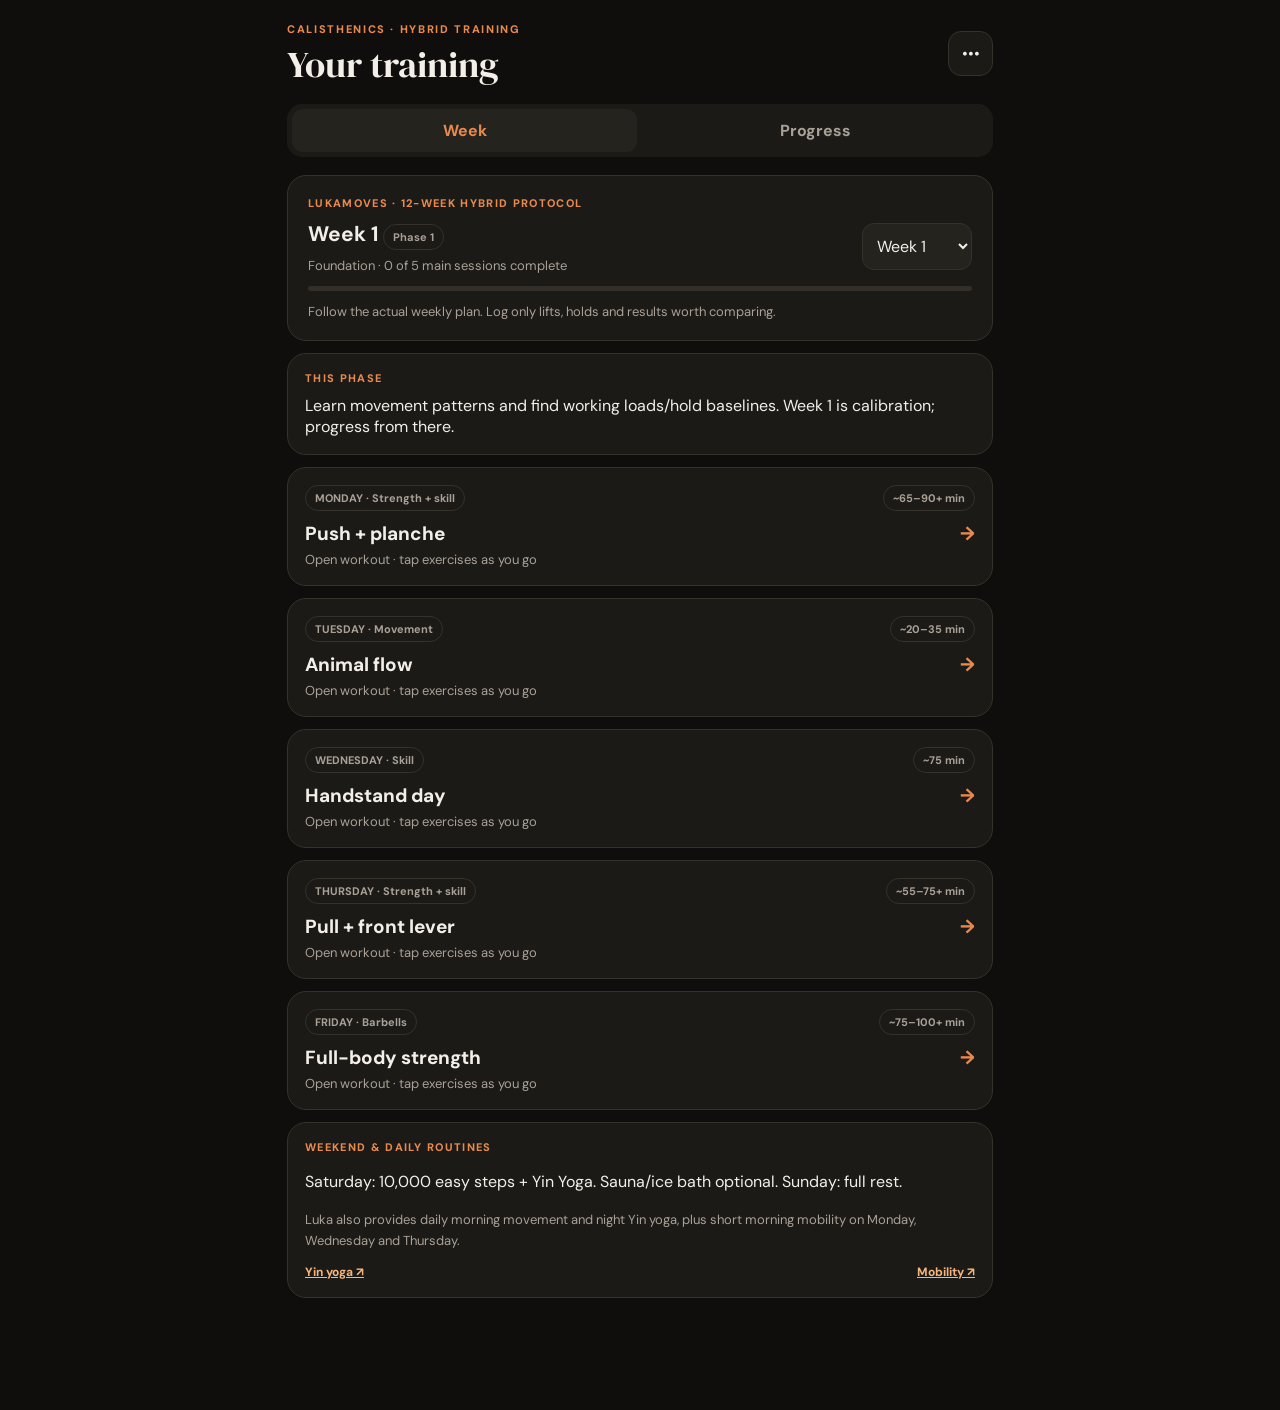
==== commit 31ae1531: "Add files via upload" ====
--- a/index.html
+++ b/index.html
@@ -1,21 +1 @@
-<!doctype html>
-<html lang="en">
-<head>
-<meta charset="utf-8">
-<meta name="viewport" content="width=device-width,initial-scale=1,viewport-fit=cover">
-<meta name="theme-color" content="#0f0e0c">
-<title>Calisthenics</title>
-<link rel="manifest" href="manifest.webmanifest">
-<link href="https://fonts.googleapis.com/css2?family=DM+Serif+Display:ital@0;1&family=DM+Sans:wght@400;500;600;700;800&display=swap" rel="stylesheet">
-<link rel="stylesheet" href="styles.css">
-</head>
-<body>
-<main class="app-shell">
-<header class="topbar"><div><div class="eyebrow">CALISTHENICS · GYMNAST STRENGTH</div><h1 id="pageTitle">This Week</h1></div><button id="settingsBtn" class="icon-btn">•••</button></header>
-<nav class="main-nav"><button class="nav-btn active" data-view="week">Week</button><button class="nav-btn" data-view="progress">Progress</button></nav>
-<section id="weekView" class="view active"></section><section id="progressView" class="view"></section>
-</main>
-<dialog id="workoutDialog" class="sheet-dialog"><div class="sheet-head"><button id="closeWorkoutBtn" class="text-btn">← Week</button><div id="workoutHeadMeta" class="sheet-head-meta"></div></div><div id="workoutContent"></div></dialog>
-<dialog id="settingsDialog" class="sheet-dialog"><div class="sheet-head"><button id="closeSettingsBtn" class="text-btn">← Back</button><strong>Settings</strong></div><div class="settings-wrap"><div class="setting-card"><h3>Measurements</h3><p class="muted">Optional. Update only when useful.</p><div class="field-grid"><label>Weight (lb)<input id="weightInput" inputmode="decimal"></label><label>Waist (in)<input id="waistInput" inputmode="decimal"></label></div><button id="saveMeasuresBtn" class="primary-btn">Save</button></div><div class="setting-card"><h3>Backup</h3><p class="muted">History is stored on this device.</p><div class="button-row"><button id="exportBtn" class="secondary-btn">Export backup</button><label class="secondary-btn file-btn">Import backup<input id="importInput" type="file" accept="application/json" hidden></label></div></div><div class="setting-card"><button id="resetBtn" class="danger-btn">Clear local history</button></div></div></dialog>
-<script src="data/profile.js"></script><script src="data/exercises.js"></script><script src="data/weeks/week-29-30.js"></script><script src="data/weeks/week-31-32.js"></script><script src="data/weeks/week-33-34.js"></script><script src="data/weeks/week-35-36.js"></script><script src="data/weeks/week-37-38.js"></script><script src="app.js"></script>
-</body></html>
+<!doctype html><html lang="en"><head><meta charset="UTF-8"><meta name="viewport" content="width=device-width, initial-scale=1, viewport-fit=cover"><meta name="theme-color" content="#0f0e0c"><title>Calisthenics · Luka Hybrid</title><link rel="manifest" href="manifest.webmanifest"><link href="https://fonts.googleapis.com/css2?family=DM+Sans:wght@400;500;600;700;800&family=DM+Serif+Display&display=swap" rel="stylesheet"><link rel="stylesheet" href="luka.css"></head><body><main class="shell"><header class="top"><div><div class="eyebrow">CALISTHENICS · HYBRID TRAINING</div><h1 id="pagetitle">Your training</h1></div><button class="circle" id="settings" aria-label="Settings">•••</button></header><nav class="tabs"><button data-tab="week" class="active">Week</button><button data-tab="progress">Progress</button></nav><section id="week" class="pane"></section><section id="progress" class="pane" hidden></section></main><dialog id="workout"><div class="sticky"><button id="back">← Week</button><span id="workoutMeta"></span></div><div id="workoutInner"></div></dialog><dialog id="modal"><div class="sticky"><button id="closeModal">← Back</button><strong>Settings</strong></div><div class="modalbody"><h3>Program week</h3><p>Week 1 begins when you choose to start. Advance manually whenever you're ready.</p><div class="inline"><button id="prevWeek">− Previous</button><strong id="weekNumber">1</strong><button id="nextWeek">Next +</button></div><h3>History and backups</h3><p>Data stays in this browser on this device. Export a backup regularly, especially before browser changes.</p><button id="export">Export backup</button><label class="upload">Import backup <input id="import" type="file" accept="application/json"></label><p><a href="legacy.html">Open previous Quentin workouts</a></p><p id="notice" role="status"></p></div></dialog><script src="luka-data.js"></script><script src="luka.js"></script></body></html>
--- a/luka.css
+++ b/luka.css
@@ -0,0 +1 @@
+:root{color-scheme:dark;--bg:#0f0e0c;--card:#1b1a17;--card2:#25231e;--line:#35312b;--text:#f3efe8;--muted:#aaa196;--orange:#e8894e;--green:#65c797}*{box-sizing:border-box}body{margin:0;background:var(--bg);color:var(--text);font-family:'DM Sans',sans-serif}button,input,select{font:inherit}button{cursor:pointer}a{color:#f4bb7f}.shell{max-width:740px;padding:22px 17px 100px;margin:auto}.top{display:flex;justify-content:space-between;align-items:center;gap:15px;margin-bottom:19px}.eyebrow{font-size:11px;letter-spacing:.15em;color:var(--orange);font-weight:800;margin-bottom:8px}h1{font:normal 37px/1.1 'DM Serif Display',serif;margin:0}h2{font-size:21px;margin:0 0 9px}h3{margin:0 0 7px;font-size:17px}p{line-height:1.55}.muted,.sub{color:var(--muted);font-size:13px}.circle{border:1px solid var(--line);border-radius:13px;background:var(--card);color:var(--text);width:45px;height:45px}.tabs{display:flex;gap:6px;padding:5px;background:var(--card);border-radius:15px;margin-bottom:18px}.tabs button{flex:1;border:0;background:transparent;color:var(--muted);padding:11px;border-radius:11px;font-weight:700}.tabs button.active{background:var(--card2);color:var(--orange)}.hero,.info,.session,.section,.measure{background:var(--card);border:1px solid var(--line);border-radius:19px;padding:17px;margin-bottom:12px}.hero{padding:20px}.sectiontitle{font-size:11px;letter-spacing:.12em;color:var(--orange);font-weight:800;text-transform:uppercase;margin:0 0 10px}.weekrow{display:flex;align-items:center;justify-content:space-between;gap:12px}.weekrow select{background:var(--card2);color:var(--text);border:1px solid var(--line);border-radius:12px;padding:11px 10px;max-width:180px;min-width:110px}.pill{border:1px solid var(--line);border-radius:50px;padding:5px 9px;color:var(--muted);font-size:11px;font-weight:700}.session{padding:0;overflow:hidden}.session button.open-session{display:block;width:100%;background:none;color:inherit;border:0;text-align:left;padding:17px}.session-top{display:flex;justify-content:space-between;gap:8px;align-items:center;margin-bottom:10px}.done{color:var(--green)!important}.session-title{font-size:19px;font-weight:750;margin:0 0 5px}.arrow{color:var(--orange);font-weight:800;float:right}.note{background:var(--card2);padding:12px 14px;border-radius:12px;color:#d8d0c5;font-size:13px;line-height:1.55;margin:10px 0}.note strong{color:var(--text)}.btn{display:inline-block;border:1px solid var(--line);border-radius:11px;background:var(--card2);color:var(--text);padding:11px 14px;min-height:44px;font-size:13px;font-weight:700}.primary{background:var(--orange)!important;color:#17100b!important;border:1px solid var(--orange)!important}.secondary{background:transparent!important}dialog{border:0;background:var(--bg);color:var(--text);padding:0;margin:0;width:100%;height:100%;max-height:100%;max-width:100%;overflow:auto}dialog::backdrop{background:#0009}dialog #workoutInner,.modalbody{max-width:740px;margin:auto;padding:20px 16px 90px}.sticky{position:sticky;top:0;z-index:5;background:rgba(15,14,12,.96);border-bottom:1px solid var(--line);padding:19px max(17px,calc((100vw - 704px)/2));display:flex;justify-content:space-between;align-items:center}.sticky button{border:0;background:transparent;color:var(--text);font-size:17px;font-weight:700;min-height:36px}.sticky span{color:var(--muted);font-size:12px}.section{padding:0;overflow:hidden}.section>summary{list-style:none;cursor:pointer;padding:17px;display:flex;align-items:center;justify-content:space-between;gap:8px;font-weight:800}.section>summary::-webkit-details-marker{display:none}.section[open]>summary{border-bottom:1px solid var(--line)}.section-body{padding:4px 16px 16px}.item{padding:13px 0;border-bottom:1px solid var(--line)}.item:last-child{border-bottom:none}.item-head{display:flex;align-items:flex-start;gap:11px}.check{width:25px;height:25px;accent-color:var(--green);flex:none;margin:0}.item-title{font-size:15px;font-weight:700}.dose{display:block;color:var(--orange);font-size:13px;margin-top:3px}.last{color:var(--green);font-size:12px;margin-top:6px}.quick{margin:10px 0 0 36px;display:flex;gap:8px;flex-wrap:wrap;align-items:center}.quick label{display:flex;flex-direction:column;gap:4px;font-size:11px;color:var(--muted)}.quick input{width:80px;background:var(--card2);border:1px solid var(--line);color:var(--text);border-radius:9px;padding:9px;font-size:16px}.small-link{color:#f5b67d;font-size:12px;font-weight:700}.tagline{color:var(--muted);font-size:12px;margin-top:3px}.statusbar{height:5px;background:#332e27;border-radius:20px;overflow:hidden;margin:12px 0}.fill{height:100%;background:var(--orange)}.finish{display:grid;gap:9px;margin:17px 0 30px}.inline{display:flex;align-items:center;gap:10px;justify-content:space-between}.inline button,.modalbody button,.upload{padding:11px 14px;background:var(--card2);color:var(--text);border:1px solid var(--line);border-radius:11px}.modalbody h3{margin-top:25px}.upload{display:block;margin:12px 0}.upload input{display:block;margin-top:7px;max-width:100%}.timer{display:flex;align-items:center;justify-content:space-between;gap:9px;background:var(--card2);padding:12px;border-radius:12px;margin:10px 0}.timer strong{font-size:27px;font-variant-numeric:tabular-nums}.timer button{border:1px solid var(--line);color:var(--text);background:var(--card);border-radius:10px;padding:10px}.grid2{display:grid;grid-template-columns:1fr 1fr;gap:10px}.stat{background:var(--card);border:1px solid var(--line);border-radius:14px;padding:14px}.stat b{display:block;font-size:20px;margin:4px 0}.stat small{color:var(--muted)}@media(max-width:400px){.grid2{grid-template-columns:1fr}.session-title{font-size:17px}.shell{padding-left:12px;padding-right:12px}}
